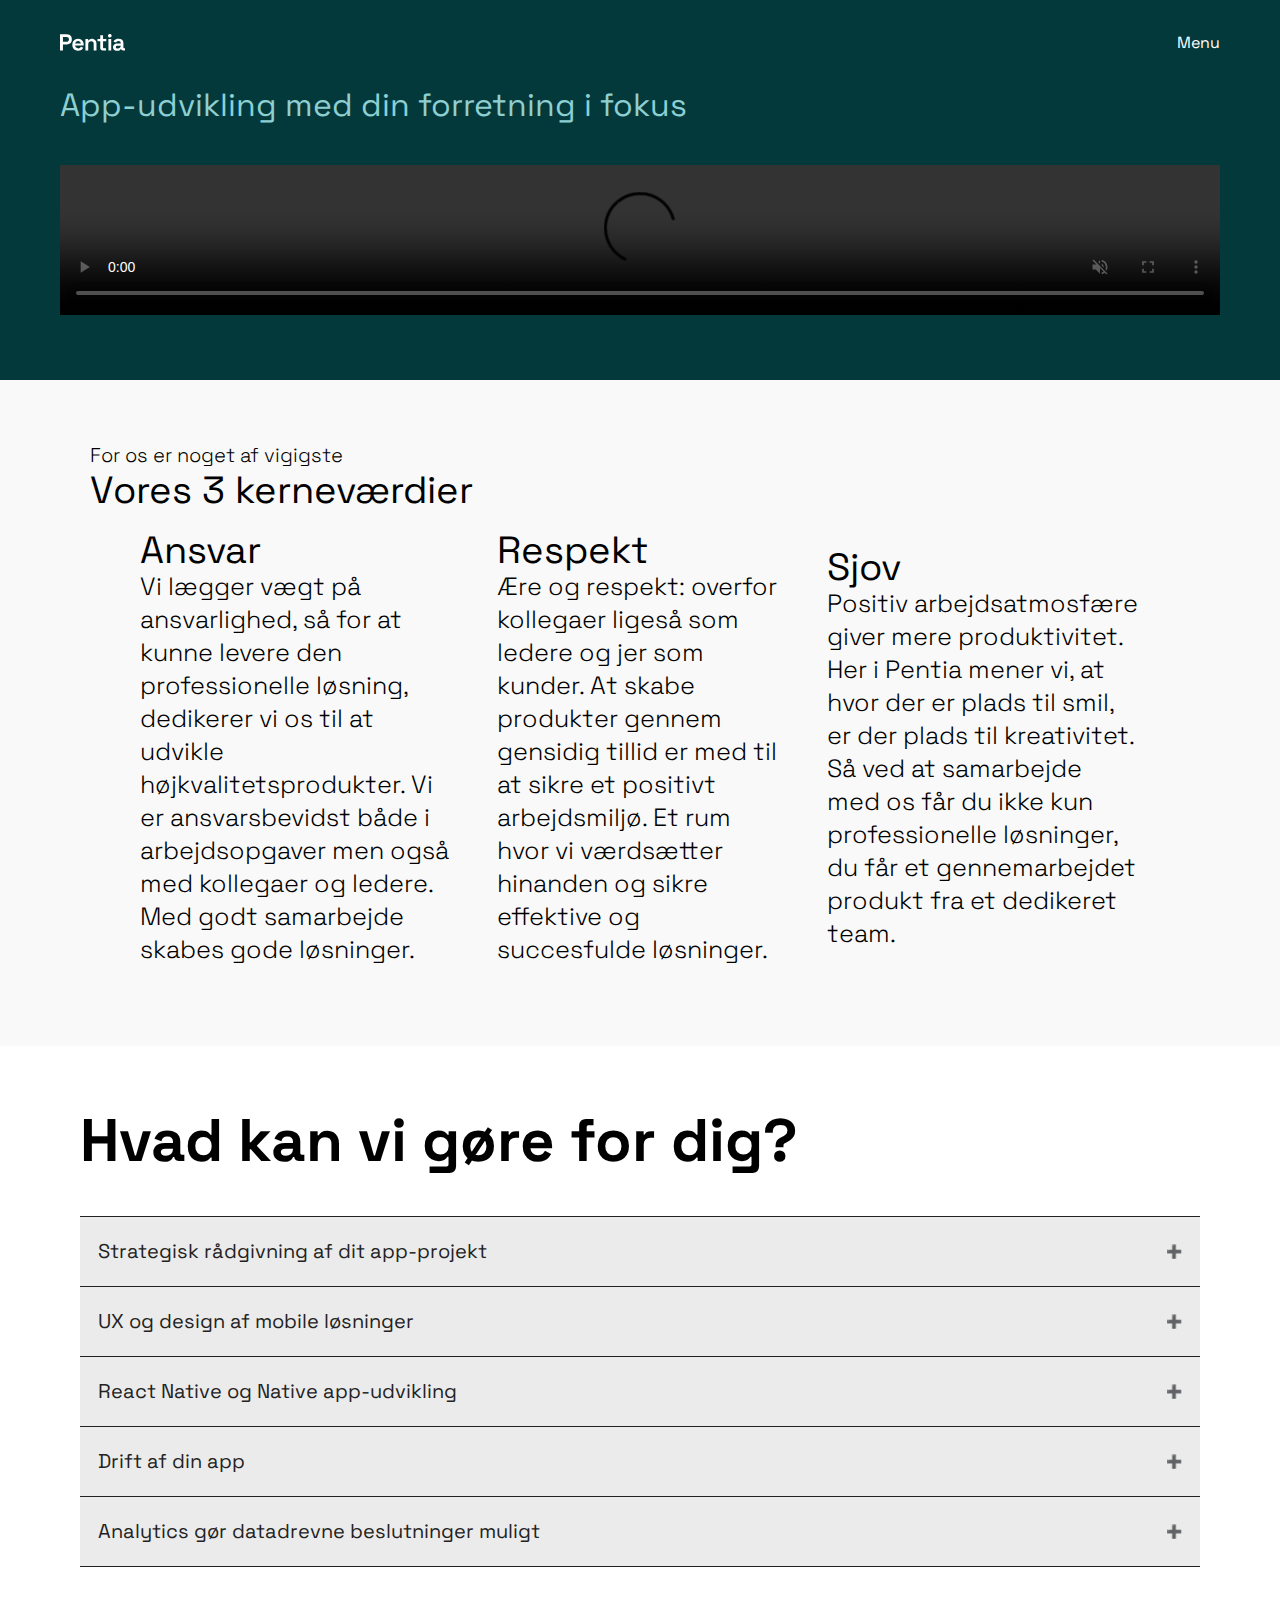
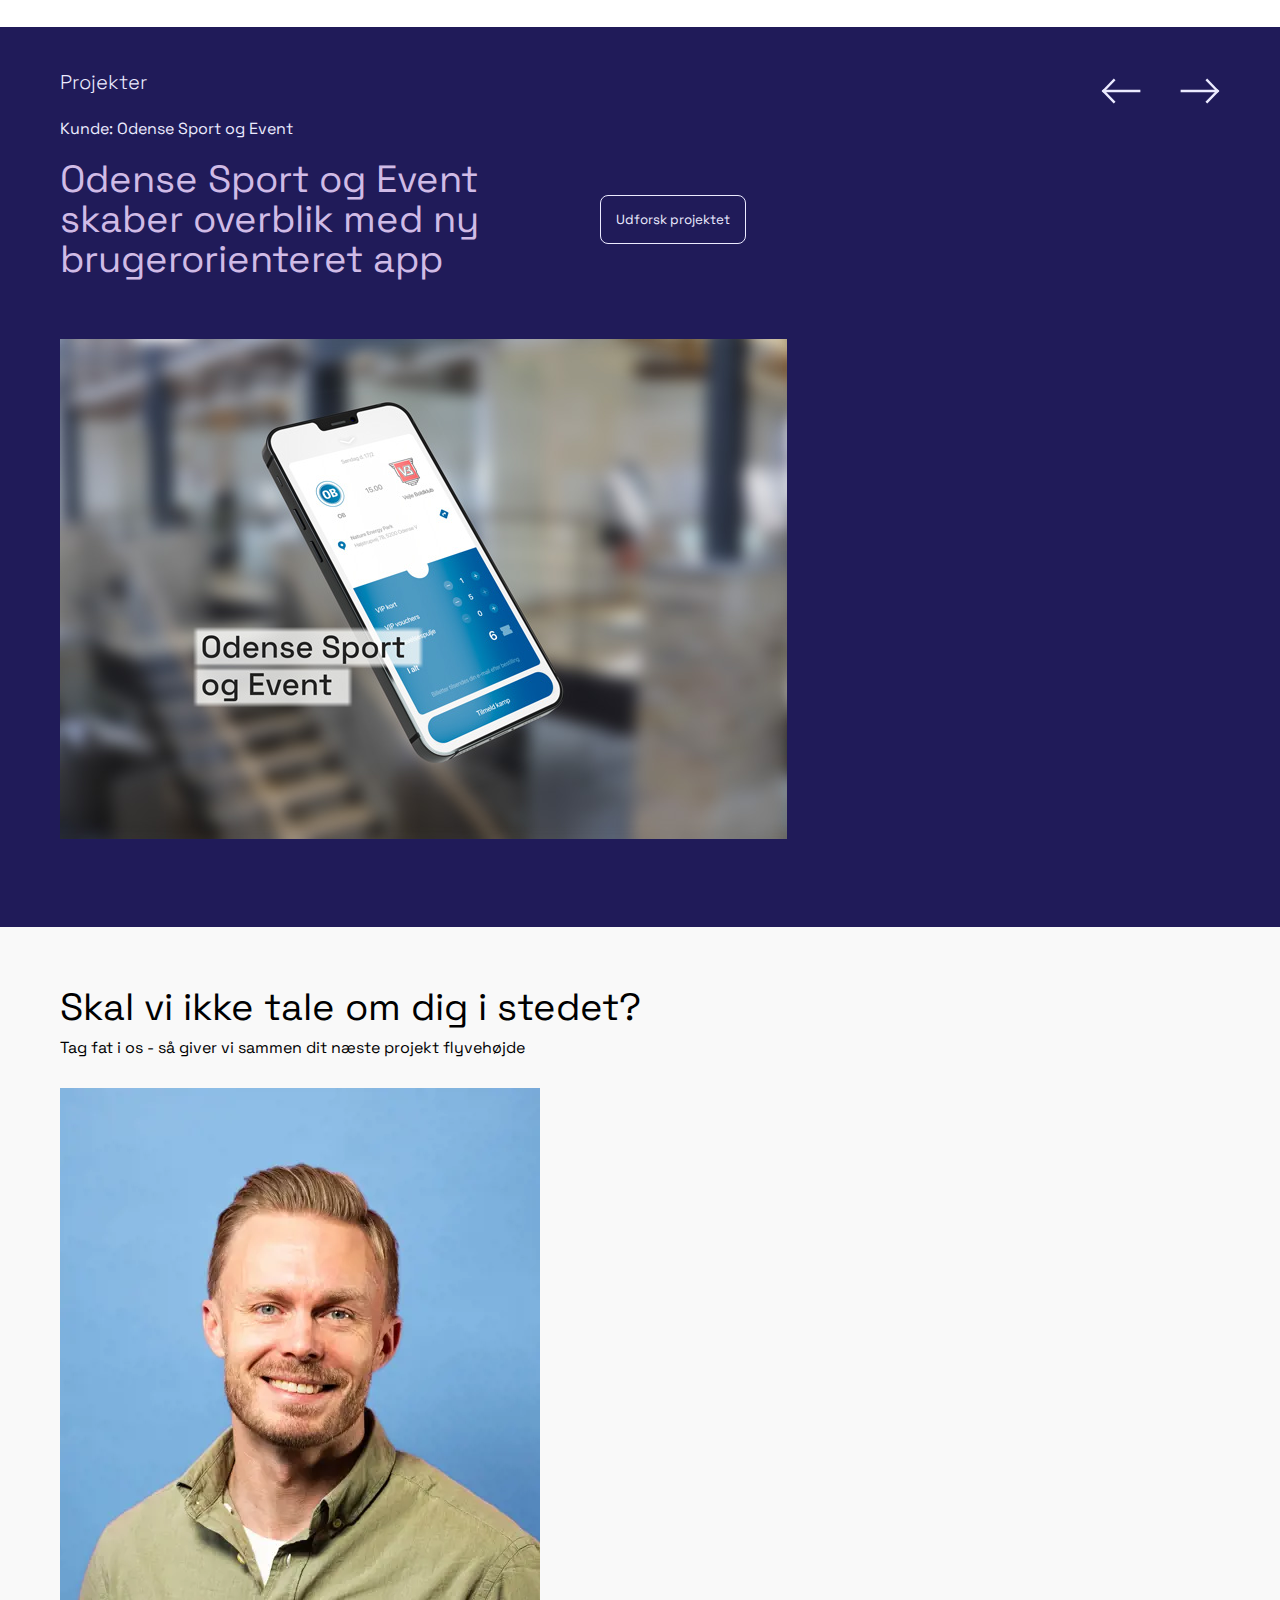
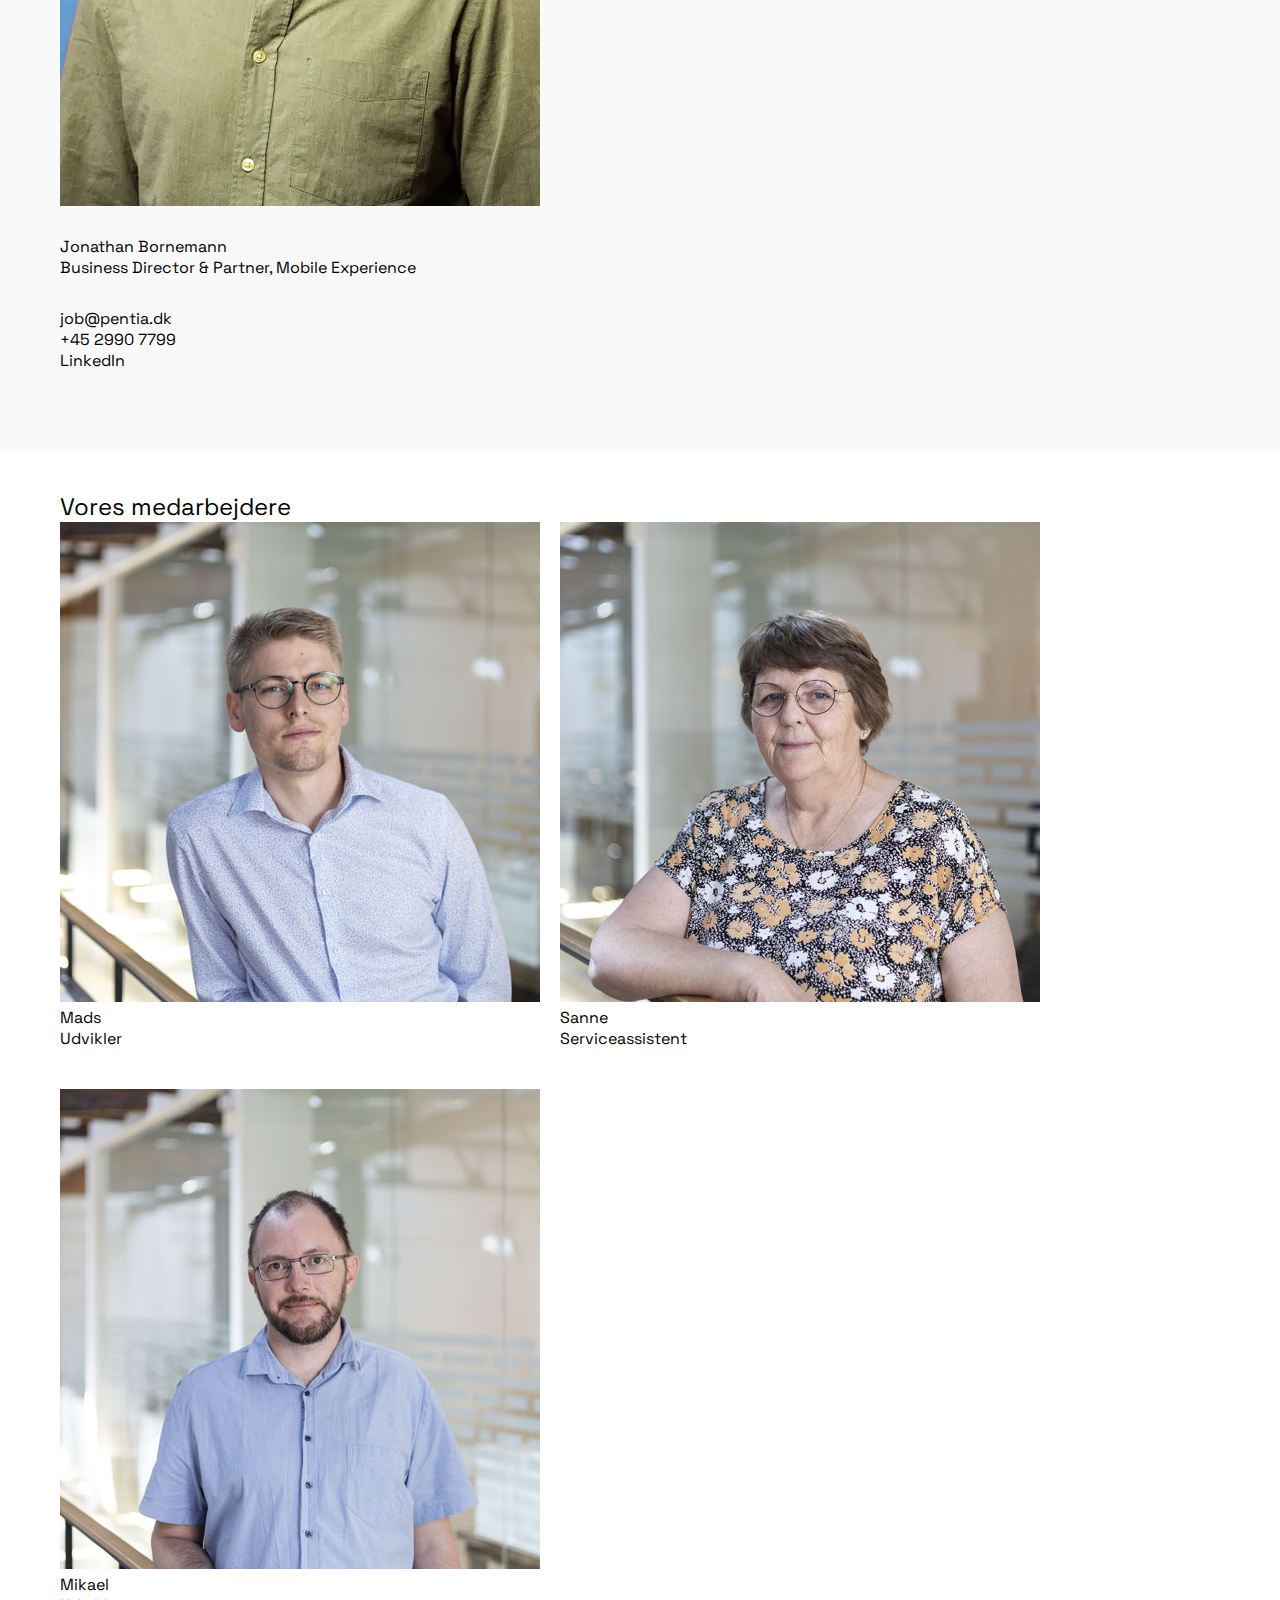
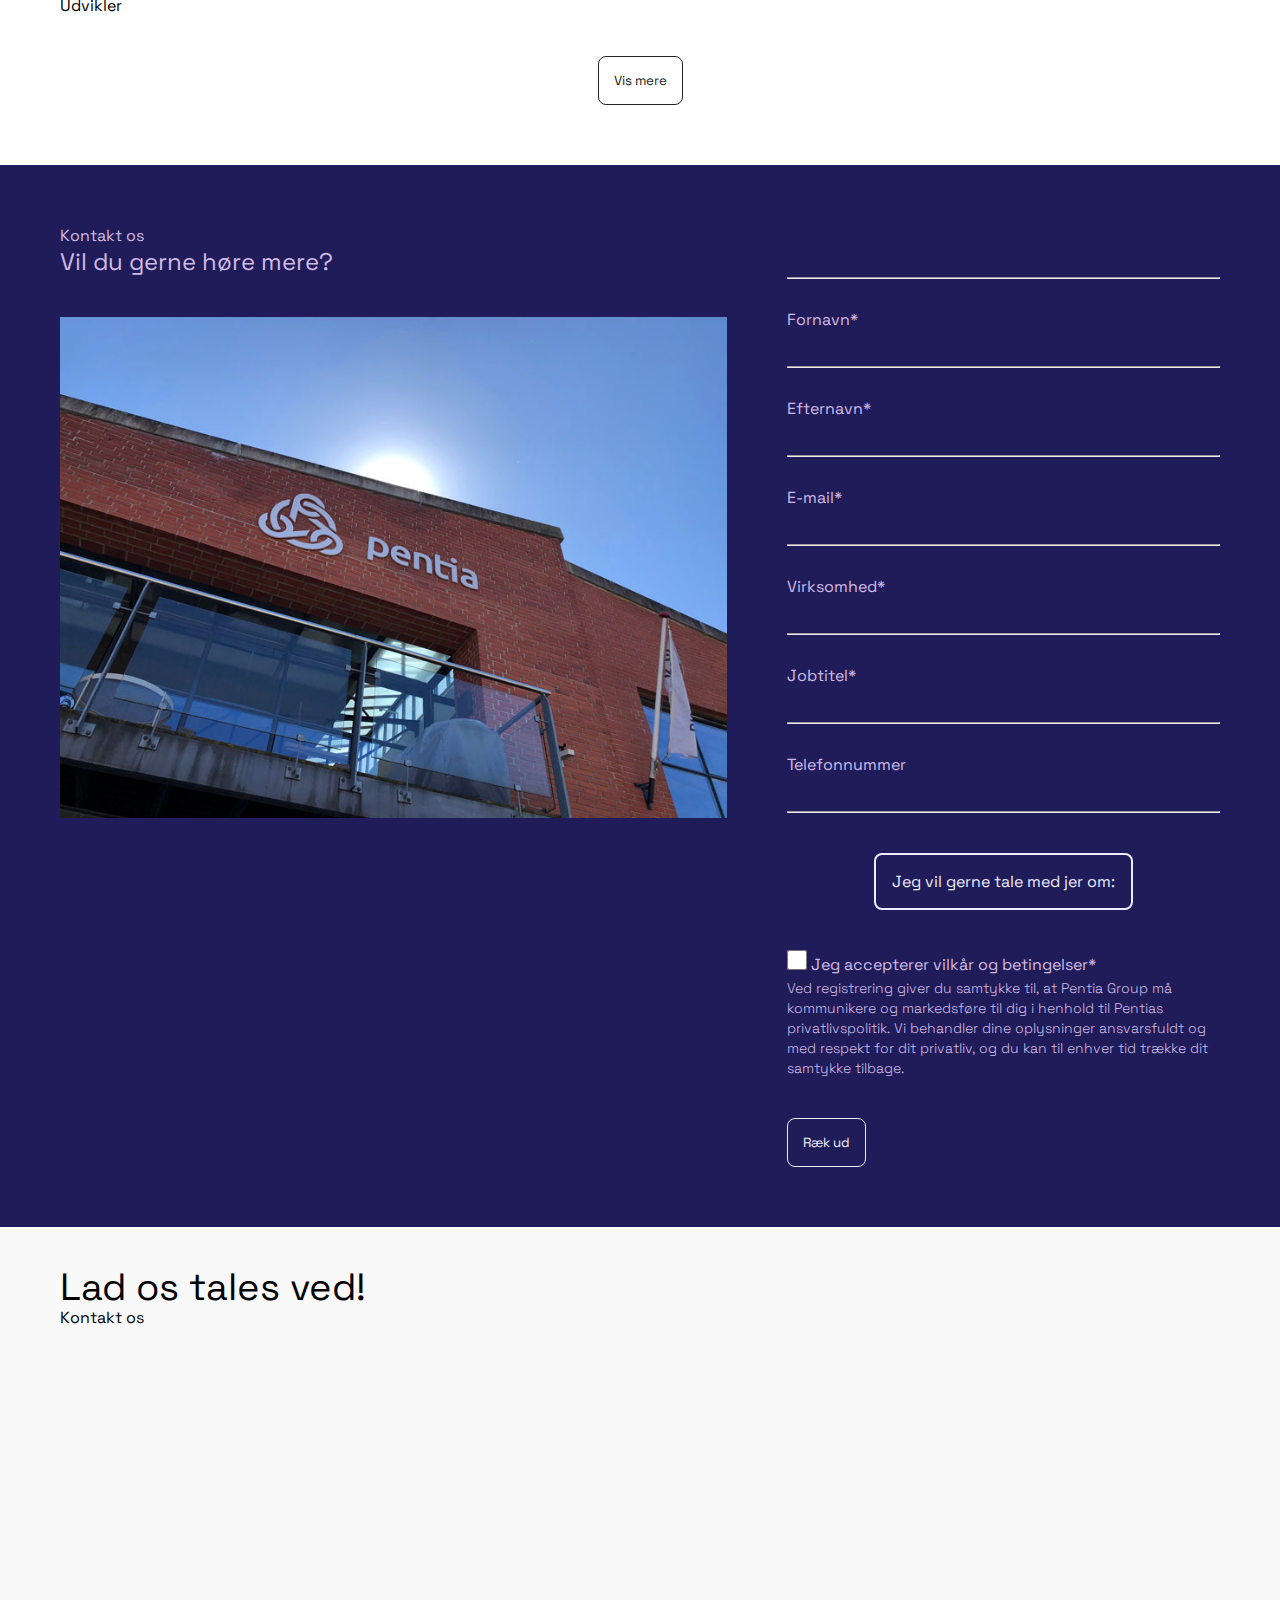
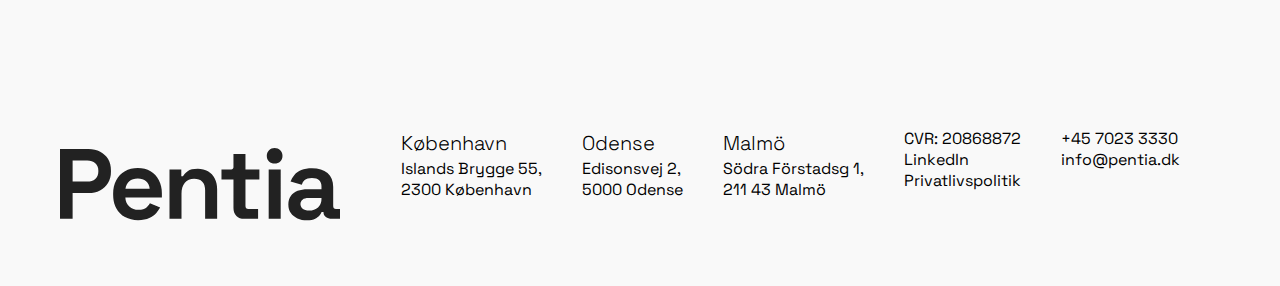
==== index.html @ 02bc199e "ting" ====
<!DOCTYPE html>
<html lang="da">
<head>
    <meta charset="UTF-8">
    <meta name="viewport" content="width=device-width, initial-scale=1.0">
    <title>Pentia Mobile</title>
    <link rel="preconnect" href="https://fonts.googleapis.com">
    <link rel="preconnect" href="https://fonts.gstatic.com" crossorigin>
    <link href="https://fonts.googleapis.com/css2?family=Space+Grotesk:wght@300..700&display=swap" rel="stylesheet">

    <link rel="stylesheet" href="css/accordian.css">
    <link rel="stylesheet" href="css/footer.css">
    <link rel="stylesheet" href="css/forside.css">
    <link rel="stylesheet" href="css/kernevaerdier.css">
    <link rel="stylesheet" href="css/kontaktformular.css">
    <link rel="stylesheet" href="css/medarbejder.css">
    <link rel="stylesheet" href="css/projekter.css">
    <link rel="stylesheet" href="css/stylesheet.css">
    <link rel="stylesheet" href="css/tale-om-dig.css">

    <script src="javascript/accordian.js" defer></script>
    <script src="javascript/kontaktformular.js" defer></script>
    <script src="javascript/projekter.js" defer></script>
</head>
<body>
    <main>
        <nav>
            <img src="images/Pentia-logotype2023-neg.svg" alt="Pentia logo">
            <p>Menu</p>
        </nav>

        <section class="forside">
            <h1>App-udvikling med din forretning i fokus</h1>
            <video controls loop muted>
            <source src="images/pentia-video-landingpage_1.mp4" type="video/mp4">
            </video>
        </section>

        <section class="vaerdier">
            <div class="vaerdier-overskrift">
                <h2 class="m-tynd-lilleoverskrift">For os er noget af vigigste</h2>
                <p class="m-overskrift">Vores 3 kerneværdier</p>
            </div>
            <div class="centervaerdi">
                <div class="ansvar">
                    <h2 class="m-overskrift">Ansvar</h2>
                    <p class="m-normalbroed ">Vi lægger vægt på ansvarlighed, så for at kunne levere den professionelle løsning, dedikerer vi os til at udvikle højkvalitetsprodukter. Vi er ansvarsbevidst både i arbejdsopgaver men også med kollegaer og ledere. Med godt samarbejde skabes gode løsninger.</p>
                </div>
                <div class="respekt">
                    <h2 class="m-overskrift">Respekt</h2>
                    <p class="m-normalbroed ">Ære og respekt: overfor kollegaer ligeså som ledere og jer som kunder. At skabe produkter gennem gensidig tillid er med til at sikre et positivt arbejdsmiljø. Et rum hvor vi værdsætter hinanden og sikre  effektive og succesfulde løsninger.</p>
                </div>
                <div class="sjov">
                    <h2 class="m-overskrift">Sjov</h2>
                    <p class="m-normalbroed ">Positiv arbejdsatmosfære giver mere produktivitet. Her i Pentia mener vi, at hvor der er plads til smil, er der plads til kreativitet. Så ved at samarbejde med os får du ikke kun professionelle løsninger, du får et gennemarbejdet produkt fra et dedikeret team. </p>
                </div>
            </div>
        </section>

        <section>
            <div class="acc-middle">
                <h2 class="m-storoverskrift">Hvad kan vi gøre for dig?</h2>
            
                <div class="divider"></div>
                    <button  class="accordion">Strategisk rådgivning af dit app-projekt</button>
                    <div class="panel">
                    <p class="m-lillebroed">En solid app-strategi kan være afgørende for, om dine brugere kommer til at tage din løsning til sig – og for, om din app skaber den værdi, der er intentionen med den. Derfor centrerer vi vores mobile løsninger om dem, der skal bruge dem: brugerne. Hvad er det for nogle problemer din app skal løse for dem? Hvad er det for nogle behov de har? De indsigter bruger vi som udgangspunkt, når vi designer løsninger, der driver den adfærd, du ønsker.</p>
                    </div>
                <div class="divider"></div>
                    <button class="accordion">UX og design af mobile løsninger</button>
                    <div class="panel">
                        <p class="m-lillebroed">En app er ikke meget værd, hvis ikke brugerne ikke tager den til sig. Men hvordan får du dem til det? Det handler bl.a. om at designe din løsning med udgangspunkt i brugerne og deres behov. Din app skal med andre ord gøre livet lettere for dine kunder og brugere. Det er udgangspunktet, når vi arbejder med ’experience’ og design.</p>
                    </div>
                <div class="divider"></div>
                    <button class="accordion">React Native og Native app-udvikling</button>
                    <div class="panel">
                        <p class="m-lillebroed">Cross-platform-teknologien React Native vinder land i disse år, fordi den giver dig en hurtigere time to market og lavere omkostninger end native app-udvikling – og i dag er React Native kommet så langt, at den kan tilfredsstille de fleste behov. Men der er stadig tilfælde, hvor native er den rigtige vej at gå. I Pentia har vi både stærke kompetencer inden for React Native og native app-udvikling. Og derfor er vi ikke gift med én teknologi, men klar til at bygge den platform, der giver bedst mening for din virksomhed.</p>
                    </div>
                <div class="divider"></div>
                <button class="accordion">Drift af din app</button>
                    <div class="panel">
                    <p class="m-lillebroed">En god digital platform er en platform, der bliver opdateret og udviklet løbende, så den imødekommer brugernes ønsker. Men det kan være kostbart at have kompetencerne ’in house’. Vi kan hjælpe dig med at holde din app ajour, så den altid byder brugerne velkommen med relevant information og funktioner, der passer til deres aktuelle behov. Vi tilbyder bl.a. managed services – både som proaktive og reaktive ydelser, der understøtter en god og sikker drift af din app.</p>
                    </div>
                <div class="divider"></div>
                <button class="accordion">Analytics gør datadrevne beslutninger muligt</button>
                    <div class="panel">
                    <p class="m-lillebroed">Hvis du vil bygge en app, der både vinder hjerter og hjerner, er data din bedste ven. For et stærkt datagrundlag er afsættet for den analyse, der kan hjælpe dig med at træffe de rigtige forretningsbeslutninger. I Pentia kan vi hjælpe dig med at få overblik over din mobile platforms data, med at analysere dem og få skabt de indsigter, du skal bruge for at rykke din forretning.</p>
                    </div>
                <div class="divider"></div>
            </div>
        </section>

        <section class="projekter">
            <div class="projekt">
                <div class="slide1">
                    <div class="pro-pile-overskrift">
                        <div>
                            <button class="pile">
                                <img class="pil-left" src="images/pil-violet.svg" alt="pile-ikon">
                            </button>
                            <button class="pile">
                                <img class="pil-right" src="images/pil-violet.svg" alt="pile-ikon">
                            </button>
                        </div>
                        <div>
                            <h3 class="m-lilleoverskrift">Projekter</h3>
                            <br>
                            <p class="m-normalbrød">Kunde: Odense Sport og Event</p>
                        </div>
                    </div>
                    <div class="pro-tekst-knap">
                        <h2 class="m-overskrift">Odense Sport og Event skaber overblik med ny brugerorienteret app</h2>
                        <button class="cta-violet">Udforsk projektet</button>
                    </div>
                    <img class="img-size" src="images/odensesportogevent-mockup2.jpg" alt="Mockup til Odense Sport og Event app">
                </div>
            </div>

            <div class="projekt">
                <div class="slide2">
                    <div class="pro-pile-overskrift">
                        <div>
                            <button class="pile">
                                <img class="pil-left" src="images/pil-groen.svg" alt="pile-ikon">
                            </button>
                            <button class="pile">
                                <img class="pil-right" src="images/pil-groen.svg" alt="pile-ikon">
                            </button>
                        </div>
                        <div>
                            <p class="m-lilleoverskrift">Projekter</p>
                            <br>
                            <p class="m-normalbrød">Kunde: ViborgFF</p>
                        </div>
                    </div>
                    <div class="pro-tekst-knap">
                        <h2 class="m-overskrift">Ny app styrker fællesskab i klubben</h2>
                        <button class="cta-groen">Udforsk projektet</button> 
                    </div>
                    <img class="img-size" src="images/viborgff-mockup2.jpg" alt="Mockup til VborgFF app">
                </div>
            </div>
        </section>

        <section class="tale-om-dig">
            <h2 class="m-overskrift">Skal vi ikke tale om dig i stedet?</h2>
            <p>Tag fat i os - så giver vi sammen dit næste projekt flyvehøjde</p>
            <img src="images/jonathan_1.jpg.webp" alt="billede af Jonathan">
            <p>Jonathan Bornemann<br>Business Director & Partner, Mobile Experience</p>
            <ul>
                <li>job@pentia.dk</li>
                <li>+45 2990 7799</li>
                <li>LinkedIn</li>
            </ul>
        </section>

        <section class="medarbejder-container">
            <h2>Vores medarbejdere</h2>
            <div class="wrap-container">
                <div class="medarbejder">
                    <img src="images/mads.jpg" alt="Billede af Mads">
                    <p>Mads<br>Udvikler</p>
                </div>
                <div class="medarbejder">
                    <img src="images/sanne.jpg" alt="Billede af Sanne">
                    <p>Sanne<br>Serviceassistent</p>
                </div>
                <div class="medarbejder">
                    <img src="images/storm.jpg" alt="Billede af Mikael">
                    <p>Mikael<br>Udvikler</p>
                </div>
            </div>
            <div class="medarbejder-knap">
                <button class="cta-sort">Vis mere</button>
            </div>
        </section>

        <section class="kontaktformular">
            <div class="kontakt-overskrift">
                <p>Kontakt os</p>
                <h2>Vil du gerne høre mere?</h2>
            </div>
            <div class="kontaktformular-indhold">
                <div class="venstre">
                    <img src="images/pentiahouse.jpg" alt="pentiahouse" class="pentiahouse">
                </div>
                <div class="hoejre">
                    
                    <form class="contact-form">

                        <hr class="form-divider">

                        <div class="form-group">
                          <label for="fornavn">Fornavn*</label>
                          <input type="text" id="fornavn" name="fornavn" class="form-control">
                        </div>

                        <hr class="form-divider">

                        <div class="form-group">
                          <label for="efternavn">Efternavn*</label>
                          <input type="text" id="efternavn" name="efternavn" class="form-control">
                        </div>

                        <hr class="form-divider">

                        <div class="form-group">
                          <label for="email">E-mail*</label>
                          <input type="email" id="email" name="email" class="form-control">
                        </div>

                        <hr class="form-divider">

                        <div class="form-group">
                          <label for="virksomhed">Virksomhed*</label>
                          <input type="text" id="virksomhed" name="virksomhed" class="form-control">
                        </div>

                        <hr class="form-divider"> 

                        <div class="form-group">
                          <label for="jobtitel">Jobtitel*</label>
                          <input type="text" id="jobtitel" name="jobtitel" class="form-control">
                        </div>

                        <hr class="form-divider"> 

                        <div class="form-group">
                          <label for="telefonnummer">Telefonnummer</label>
                          <input type="tel" id="telefonnummer" name="telefonnummer" class="form-control">
                        </div>

                        <hr class="form-divider">

                        <div class="dropdown-container">
                          <div class="dropdown">
                            <button onclick="dropdown(event)" class="dropbtn">Jeg vil gerne tale med jer om:</button>
                            <div id="dropdown-header" class="dropdown-content">
                              <a>Pentia generelt</a>
                              <a>Pentias app-kompetencer</a>
                              <a>Et konkret projekt</a>
                              <a>Andet</a>
                            </div>
                          </div>
                        </div>

                        <div class="checkbox-container">
                            <input type="checkbox" id="betingelser" name="betingelser" class ="checkbox">
                            <label for="betingelser">Jeg accepterer vilkår og betingelser*</label>
                            <p class="m-microtekst">Ved registrering giver du samtykke til, at Pentia Group må kommunikere og markedsføre til dig i henhold til Pentias privatlivspolitik. 
                              Vi behandler dine oplysninger ansvarsfuldt og med respekt for dit privatliv, og du kan til enhver tid trække dit samtykke tilbage.</p>
                        </div>
                        
                        <button class="cta-violet">Ræk ud</button>
                    </form>
                </div>
            </div>
        </section>

        <footer>
            <div class="footer-indhold">
                <div class="box">
                    <h2 class="m-overskrift">Lad os tales ved!</h2>
                    <p>Kontakt os</p>
                </div>
                <div class="bund">
                    <div class="info-box">
                        <div class="box">
                            <p class="m-lilleoverskrift">København</p>
                            <p>Islands Brygge 55,<br>2300 København</p>
                        </div>
                        <div class="box">
                            <p class="m-lilleoverskrift">Odense</p>
                            <p>Edisonsvej 2,<br>5000 Odense</p>
                        </div>
                        <div class="box">
                            <p class="m-lilleoverskrift">Malmö</p>
                            <p>Södra Förstadsg 1,<br>211 43 Malmö</p>
                        </div>
                        <div class="box">
                            <p>CVR: 20868872<br>LinkedIn<br>Privatlivspolitik</p>
                        </div>
                        <div class="box">
                            <p>+45 7023 3330<br>info@pentia.dk</p>
                        </div>
                    </div>
                    <div class="logo-footer">
                        <img src="images/Pentia-logotype2023.svg" alt="Pentia logo i sort">
                    </div>
                </div>
            </div>
        </footer>

    </main>
</body>
</html>
---- css/accordian.css ----
/* Knapperne */
.accordion {
    background-color: var(--lyssand);
    color: var(--sort);
    cursor: pointer;
    padding: 18px;
    width: 100%;
    border: none;
    text-align: left;
    outline: none;
    font-family: "Space Grotesk", sans-serif;
    font-size: 20px;
    line-height: 33px;
    font-weight: 400;
    transition: 0.4s; 
}

/* Gør sådan så acc er i midten med den rigtige margin */
.acc-middle {
    padding: 60px 20px 60px 20px;
}

.acc-middle h2 {
  margin-bottom: 40px;
}
  
/* Laver hover/aktiv på knap */
.active, .accordion:hover {
    background-color: #ccc; 
}
  
/* Teksten */
.panel {
    padding: 0 18px;
    display: none;
    background-color: var(--hvid);
    overflow: hidden;
    transition: max-height 0.2s ease-out;
}

/*  */
.accordion:after {
    content: '\02795'; /* Unicode character for "plus" sign (+) */
    font-size: 13px;
    color: #ccc;
    float: right;
    margin-left: 5px;
  }
  
  .active:after {
    content: "\2796"; /* Unicode character for "minus" sign (-) */
    color: var(--sort);
  }

  .divider {
        border-top: 1.5px solid var(--sort);
  }
  
      @media (min-width:750px) { 
        .acc-middle{
            margin-left: 60px;
            margin-right: 60px;
        }
      }
---- css/footer.css ----
.footer-indhold {
    padding: 40px 20px 40px 20px;
    background-color: var(--lysegraa);
}

.box {
    margin-bottom: 40px;
}

.logo-footer img {
    width: 180px;
    margin: 20px 0 20px 0;
}

@media only screen and (min-width: 1200px) {
    .footer-indhold {
        padding: 40px 60px 40px 60px;
    }

    .bund {
        display: flex;
        flex-direction: row-reverse;
        justify-content: space-between;
        margin-top: 400px;
    }

    .info-box {
        display: flex;
    }

    .box {
        margin-right: 40px;
        align-items: center;
    }

    .logo-footer {
        margin-right: 40px;
    }

    .logo-footer img {
        width: 280px;
    }
}
---- css/forside.css ----
* {
    margin: 0;
}

.forside {
    background-color: var(--kongegroen);
    padding: 20px;
}

.forside h1 {
    color: var(--havskum);
    margin-bottom: 40px;
}

video {
    width: 100%;
    margin-bottom: 20px;
}

nav {
    background-color: var(--kongegroen);
    height: 85px;
    padding: 0 20px 0 20px;
    display: flex;
    align-items: center;
    justify-content: space-between;
}

nav img {
    width: 65px;
}

nav p {
    color: white;
}

@media only screen and (min-width: 750px) {
    nav {
        padding: 0 60px 0 60px;
    }

    .forside {
        padding: 0 60px 0 60px;
    }

    video {
        margin-bottom: 60px;
    }
}
---- css/kernevaerdier.css ----
.vaerdier {
    padding: 40px 20px 40px 20px;  
    background-color: var(--lysegraa);

}
.vaerdier-overskrift{
    margin-left: 10px;
    margin-right: 10px;
}

.centervaerdi {
display: flex;
flex-direction: column;
align-items: center;
margin-left: 20px;
margin-right: 20px;
}

@media (min-width:750px){ 
    .vaerdier-overskrift{
        margin-left: 30px;
        margin-right: 30px;
    }
    .centervaerdi {
        text-align: left;
        padding: 20px;
        margin-left: 60px;
        margin-right: 60px;
        flex-direction: row;
        justify-content: center;
        gap: 25px;
    }

    .vaerdier-overskrift {
        margin-left: 30px;
        margin-right: 30px;
    }

    .centervaerdi {
        display: flex;
        flex-direction: row;
        justify-content: center;
        gap: 40px;
        text-align: left;
        padding: 20px;
        margin-left: 60px;
        margin-right: 60px;
    }

    .vaerdier {
        padding: 60px;
    }

}
---- css/kontaktformular.css ----
* {
    margin: 0;
}

.kontaktformular {
background-color: #201b59;
padding: 60px 20px 60px 20px;

}
.kontakt-overskrift{
color: #d0bbe6;

}

.hoejre {
color:#d0bbe6;

}

.form-group {
    margin-top: 30px;
    margin-bottom: 5px;
}

.form-group label {
display: block;
margin-bottom: 10px;

}
.form-divider {
    color: #d0bbe6;
    width: 100%;

}

.form-group .form-control {

   width: 100%; 
   background-color: #201b59;
   border: #201b59;
   height: 20px;
   color: #d0bbe6;
   
}
.pentiahouse {
    width: 100%;
    align-items: center;
    margin: 40px 0 40px 0;
}

.form-group input {
    all: unset;
}

.checkbox {
    width: 20px;
    height: 20px;
    margin-bottom: 8px;
}

.checkbox-container {
    margin-bottom: 40px;
}

/* Dropdown: */

.dropdown-container {
    display: flex;
    justify-content: center;
    margin: 40px;
}

/* Dropdown Button */
.dropbtn {
    background-color: var(--kejerviolet);
    color: var( --lyseviolet);
    padding: 16px;
    font-size: 16px;
    border: solid 2px var( --lyseviolet);
    border-radius: 8px;
    cursor: pointer;
    width: 100%;
  }
  
  /* The container <div> - needed to position the dropdown content */
  .dropdown {
    position: relative;
    display: inline-block;
  }
  
  /* Dropdown Content (Hidden by Default) */
  .dropdown-content {
    display: none;
    position: absolute;
    background-color: var(--kejerviolet);
    border: solid 2px var( --lyseviolet);
    border-top: 0;
    border-radius: 0 0 8px 8px;
    width: 100%;
    z-index: 1;
  }
  
  /* Links inside the dropdown */
  .dropdown-content a {
    color: var( --lyseviolet);
    padding: 12px 16px;
    text-decoration: none;
    display: block;
  }
  
  /* Change color of dropdown links on hover */
  .dropdown-content a:hover {
    background-color: var(--lavendel);
    color: var(--kejerviolet);
    cursor: pointer;
}
  
  /* Show the dropdown menu (use JS to add this class to the .dropdown-content container when the user clicks on the dropdown button) */
  .show {
    display: block;
}

@media only screen and (min-width: 750px) {
    .kontaktformular {
        padding: 60px;
    }

    .contact-form {
        max-width: 500px;
    }

    .kontaktformular-indhold {
        display: flex;
    }

    .venstre {
        margin-right: 60px;
    }
}
---- css/medarbejder.css ----
.medarbejder-container {
    display: flex;
    flex-direction: column;
    padding: 40px 20px 40px 20px;
}

.medarbejder img {
    width: 100%;
    max-width: 480px;
}

.medarbejder {
    margin-bottom: 20px;
}

.medarbejder-container h1 {
    padding-bottom: 20px;
}

.medarbejder-knap {
    align-self: center;
    margin: 20px 0 20px 0;
}

@media only screen and (min-width: 750px) {
    .wrap-container {
        display: flex;
        flex-wrap: wrap;
        gap: 20px;
    }

    .medarbejder-container {
        padding: 40px 60px 40px 60px;
    }
}
---- css/projekter.css ----
* {
    box-sizing: border-box;
    margin: 0;
  }

.slide1 {
    background-color: var(--kejerviolet);
    padding: 40px 20px 40px 20px;
    height: 800px;
}

.slide2 {
    background-color: var(--kongegroen);
    padding: 40px 20px 40px 20px;
    height: 800px;
}

.projekt {
    display: none;
}

.img-size {
    max-width: 100%;
    margin-top: 40px;
    max-height: 400px;
}

/* pile */

.pile {
    background: none;
    border: none;
    padding: 0;
    margin-bottom: 20px;
    cursor: pointer;
}

.pil-left {
    width: 40px;
    margin-right: 35px;
}

.pil-right {
    width: 40px;
    transform: scaleX(-1);
}

/* skrift farve */

.slide1 p {
    color: var(--lyseviolet);
}

.slide2 p {
    color: var(--lysegroen);
}

.slide1 h3 {
    color: var(--lyseviolet);
}

.slide2 h3 {
    color: var(--lysegroen);
}

.slide1 h2 {
    color: var(--lavendel);
    margin: 20px 0px 20px 0px;
    max-width: 500px;
}

.slide2 h2 {
    color: var(--havskum);
    margin: 20px 0px 20px 0px;
    max-width: 500px;
}

@media only screen and (min-width: 750px) {
    .slide1 {
        padding: 40px 60px 60px 60px;
        height: 900px;
    }
    
    .slide2 {
        padding: 40px 60px 60px 60px;
        height: 900px;
    }

    .pro-pile-overskrift {
        display: flex;
        flex-direction: row-reverse;
        align-items: center;
        justify-content: space-between;
    }

    .pro-tekst-knap {
        display: flex;
        align-items: center;
    }

    .slide1 h2 {
        margin-right: 40px;
    }
    
    .slide2 h2 {
        margin-right: 40px;
    }

    .img-size {
        max-height: none;
    }
}
---- css/stylesheet.css ----
/* Universal root */
*{
    padding: 0;

    font-family: "Space Grotesk", sans-serif;
    font-weight: 400;
    font-style: normal;
}

:root{

    /* Farver */
    --kongegroen:#04393B;
    --havskum:#8ECFD2;
    --lysegroen:#DCF0F0;
    --hvid:#FFFFFF;
    --lyssand:#EBEBEB;
    --sort:#222222;
    --kejerviolet:#201B59;
    --lavendel: #D0BBE6;
    --lyseviolet:#ECEBFF;
    --krystalblaa: #0020BE;
    --himmel:#99CCFF;
    --lyseblaa:#DCEDF5;
    --lysegraa:#F9F9F9;
    --perlegraa: #C8D0DA;
}

/* Knapper */
.cta-groen {
    background: none;
    border: solid 1px var(--lysegroen);
    color: var(--lysegroen);
    border-radius: 8px;
    padding: 15px;
    cursor: pointer;
    
}

.cta-violet {
    background: none;
    border: solid 1px var(--lyseviolet);
    color: var(--lyseviolet);
    border-radius: 8px;
    padding: 15px;
    cursor: pointer;
}

.cta-sort {
    background: none;
    border: solid 1px var(--sort);
    color: var(--sort);
    border-radius: 8px;
    padding: 15px;
    cursor: pointer;
}

/* Skrift typer mobil */
.m-storoverskrift {
    font-family: "Space Grotesk", sans-serif;
    font-size: 35px;
    line-height: 40px;
    font-weight: 500;
}

.m-menu {
    font-family: "Space Grotesk", sans-serif;
    font-size: 18px;
    line-height: 27px;
    font-weight: 400;
}

.m-overskrift {
    font-family: "Space Grotesk", sans-serif;
    font-size: 25px;
    line-height: 35px;
    font-weight: 400;
}

.m-lillebroed {
    font-family: "Space Grotesk", sans-serif;
    font-size: 16px;
    line-height: 24px;
    font-weight: 300;
}

.m-lilleoverskrift {
    font-family: "Space Grotesk", sans-serif;
    font-size: 16px;
    line-height: 24px;
    font-weight: 500;
}

.m-storbroed {
    font-family: "Space Grotesk", sans-serif;
    font-size: 20px;
    line-height: 30px;
    font-weight: 300;
}

.m-normalbroed {
    font-family: "Space Grotesk", sans-serif;
    font-size: 16px;
    line-height: 24px;
    font-weight: 400;
}

.m-tynd-lilleoverskrift {
    font-family: "Space Grotesk", sans-serif;
    font-size: 16px;
    line-height: 24px;
    font-weight: 200;
}

.m-ctatekst {
    font-family: "Space Grotesk", sans-serif;
    font-size: 20px;
    line-height: 30px;
    font-weight: 700;
}

.m-logo {
    font-family: "Space Grotesk", sans-serif;
    font-size: 60px;
    line-height: 70px;
    font-weight: 700;
}

.m-microtekst{
    font-family: "Space Grotesk", sans-serif;
    font-size: 12px;
    line-height: 18px;
    font-weight: 300;
}

@media (min-width:750px){ 
    /* Skrift typer pc */
    .m-storoverskrift {
        font-family: "Space Grotesk", sans-serif;
        font-size: 60px;
        line-height: 70px;
        font-weight: 700;
    }

    .m-menu {
        font-family: "Space Grotesk", sans-serif;
        font-size: 18px;
        line-height: 27px;
        font-weight: 400;
    }

    .m-overskrift {
        font-family: "Space Grotesk", sans-serif;
        font-size: 38px;
        line-height: 40px;
        font-weight: 400;
    }

    .m-lillebroed {
        font-family: "Space Grotesk", sans-serif;
        font-size: 20px;
        line-height: 30px;
        font-weight: 300;
    }

    .m-lilleoverskrift {
        font-family: "Space Grotesk", sans-serif;
        font-size: 20px;
        line-height: 30px;
        font-weight: 300;
    }
    .m-storbroed {
        font-family: "Space Grotesk", sans-serif;
        font-size: 20px;
        line-height: 30px;
        font-weight: 300;
    }

    .m-normalbroed {
        font-family: "Space Grotesk", sans-serif;
        font-size: 25px;
        line-height: 33px;
        font-weight: 300;
    }

    .m-tynd-lilleoverskrift {
        font-family: "Space Grotesk", sans-serif;
        font-size: 20px;
        line-height: 30px;
        font-weight: 300;
    }

    .m-ctatekst {
        font-family: "Space Grotesk", sans-serif;
        font-size: 20px;
        line-height: 30px;
        font-weight: 700;
    }

    .m-logo {
        font-family: "Space Grotesk", sans-serif;
        font-size: 100px;
        line-height: 70px;
        font-weight: 700;
    } 
    .m-microtekst{
        font-family: "Space Grotesk", sans-serif;
        font-size: 14px;
        line-height: 20px;
        font-weight: 300;
    }
}
---- css/tale-om-dig.css ----
* {
    margin: 0;
    box-sizing: border-box;
}

.tale-om-dig {
    background-color: var(--lysegraa);
    display: flex;
    flex-direction: column;
    padding: 60px 20px 60px 20px;
}

.tale-om-dig img {
    width: 100%;
    max-width: 480px;
}

.tale-om-dig ul {
    list-style: none;
    padding: 20px 0 20px 0;
}

.tale-om-dig p {
    padding: 10px 0 10px 0;
}

.tale-om-dig img{
    margin: 20px 0 20px 0;
    align-self: center;
}

@media only screen and (min-width: 750px) {
    .tale-om-dig {
        padding: 60px 60px 60px 60px;
    }

    .tale-om-dig img {
        max-width: 480px;
        align-self: flex-start;
    }
}
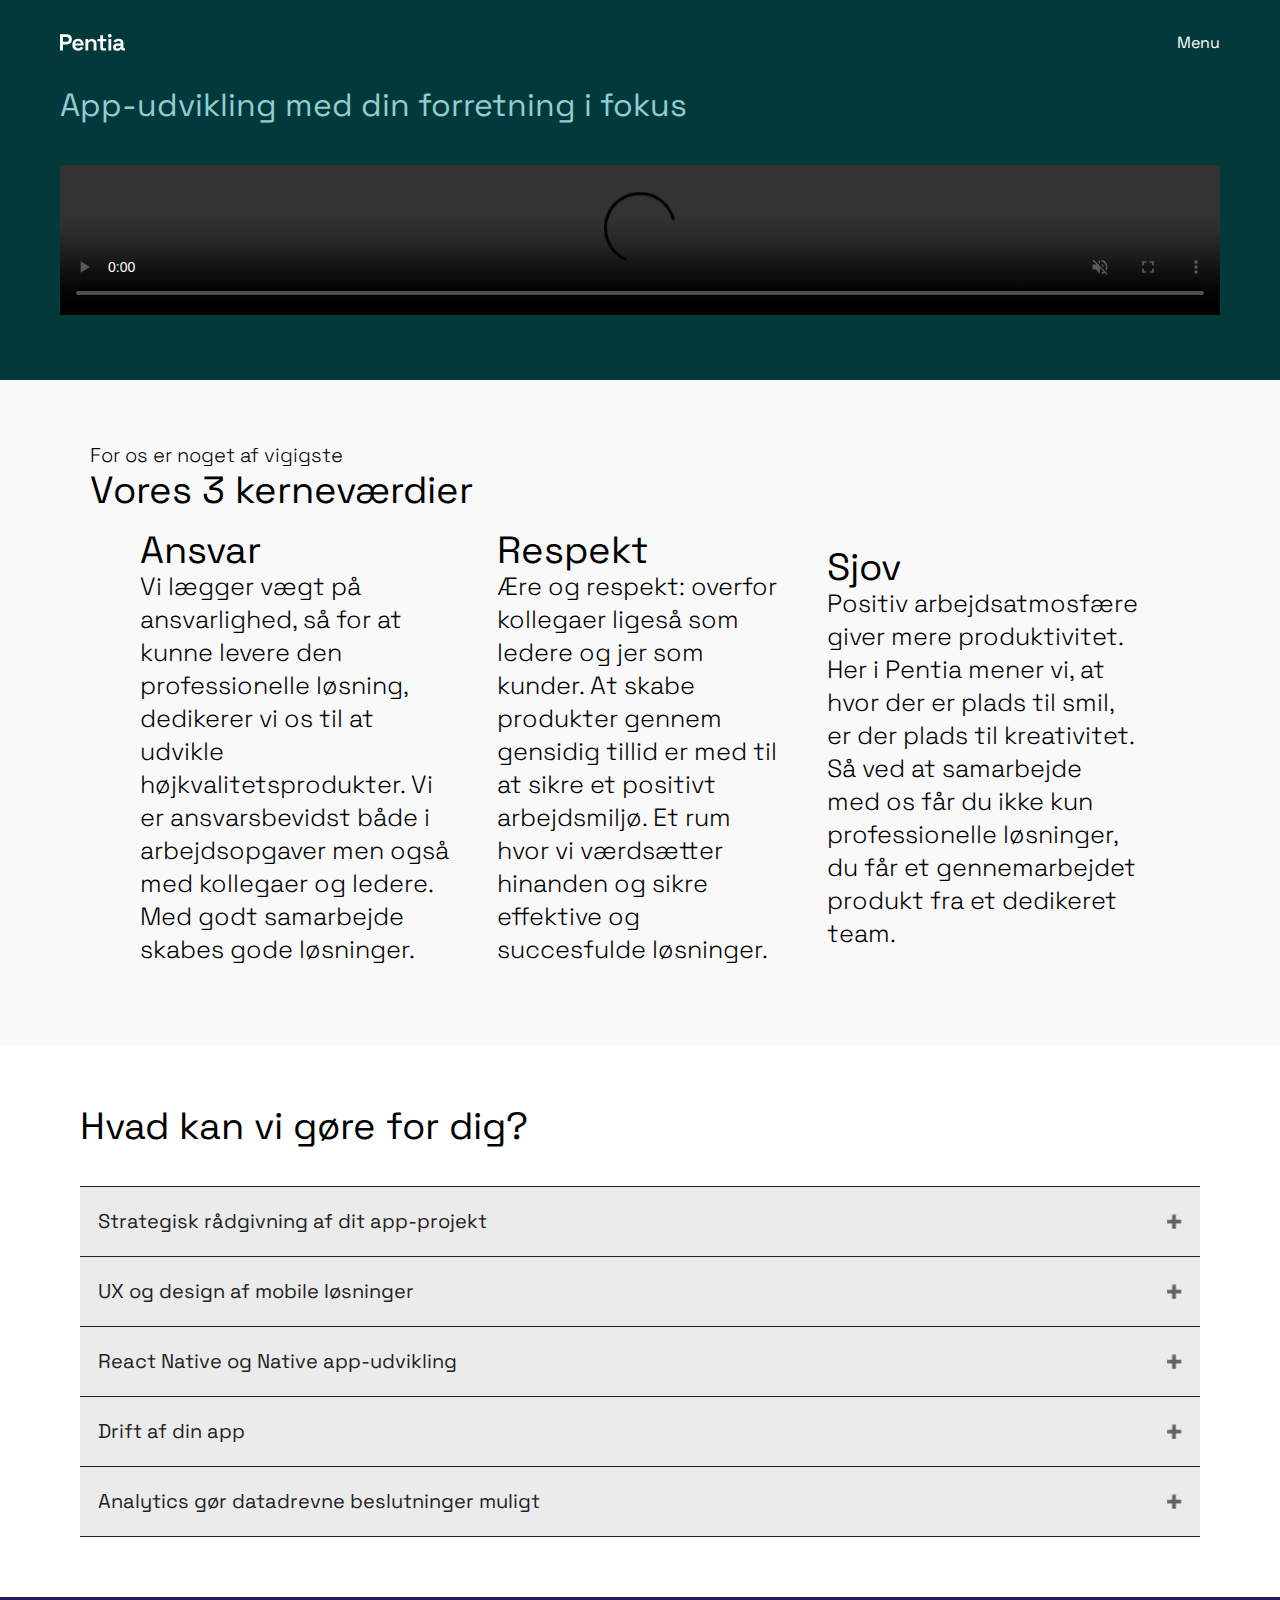
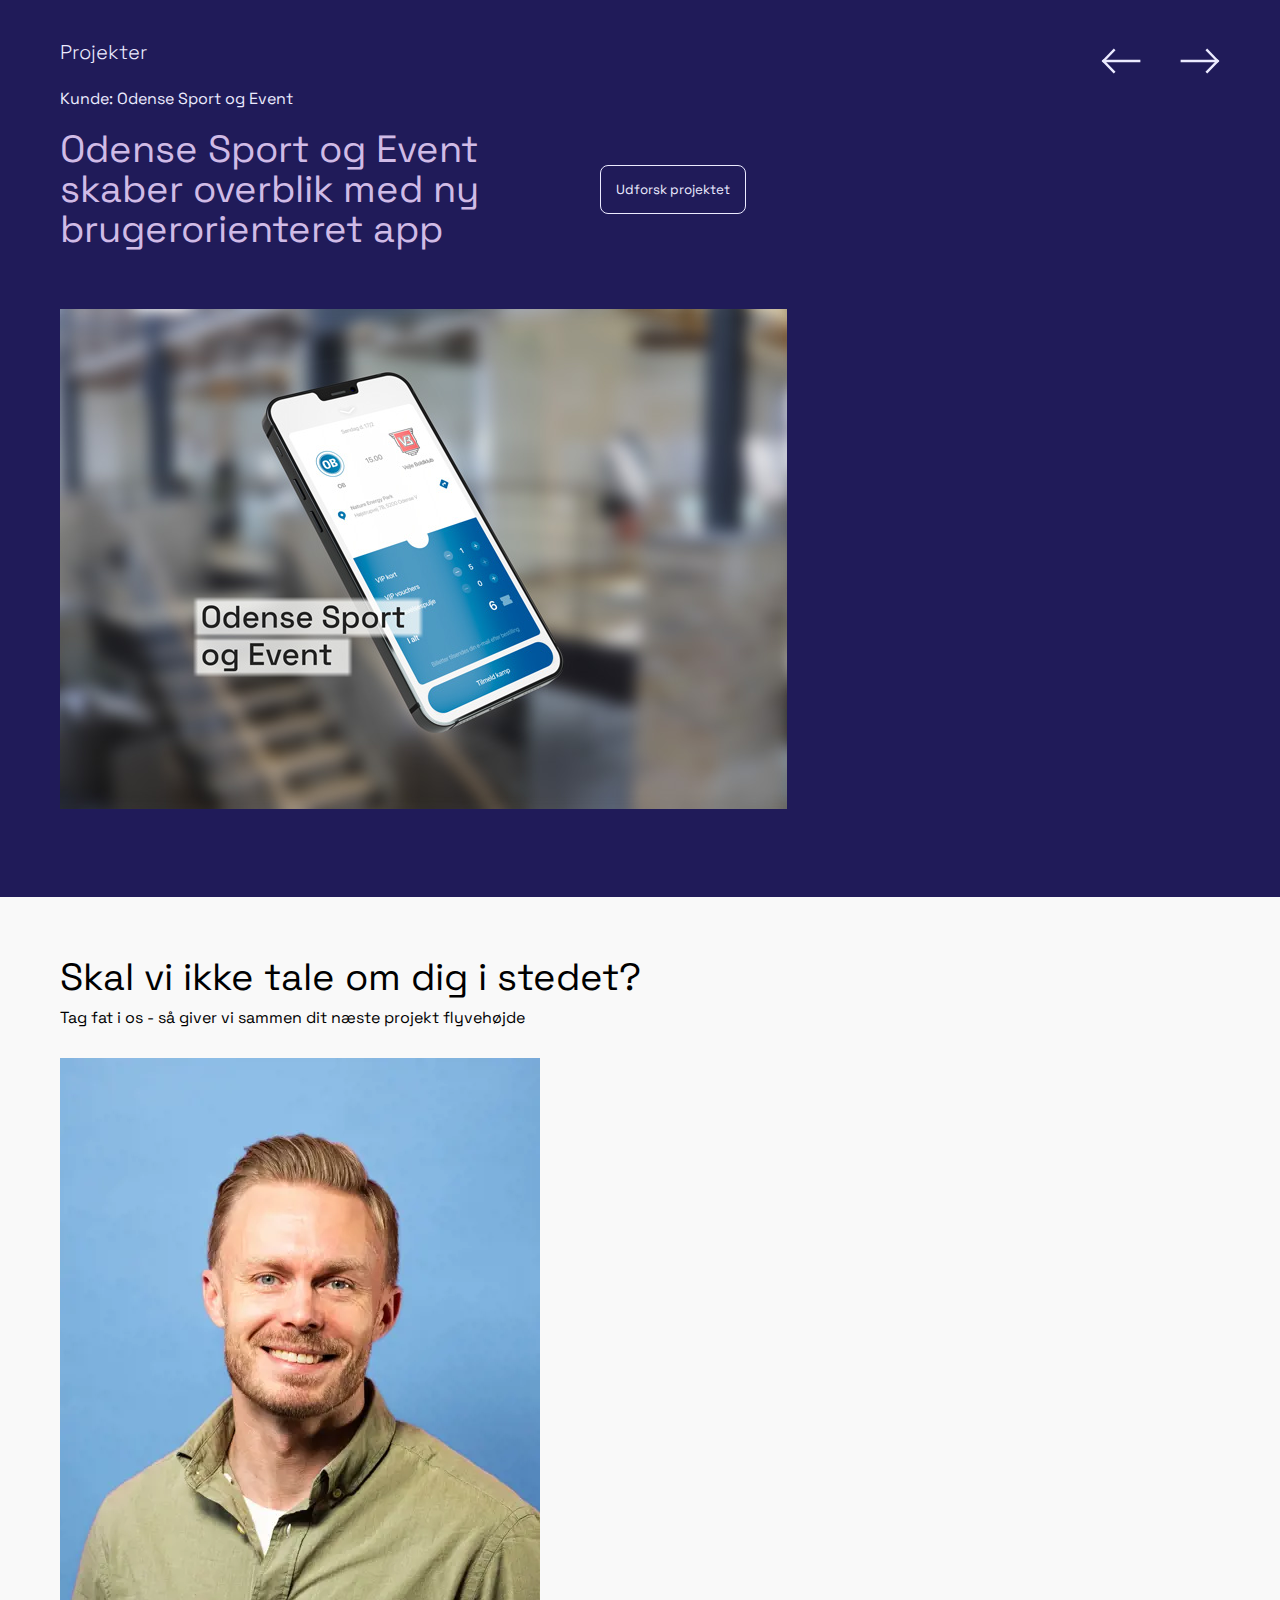
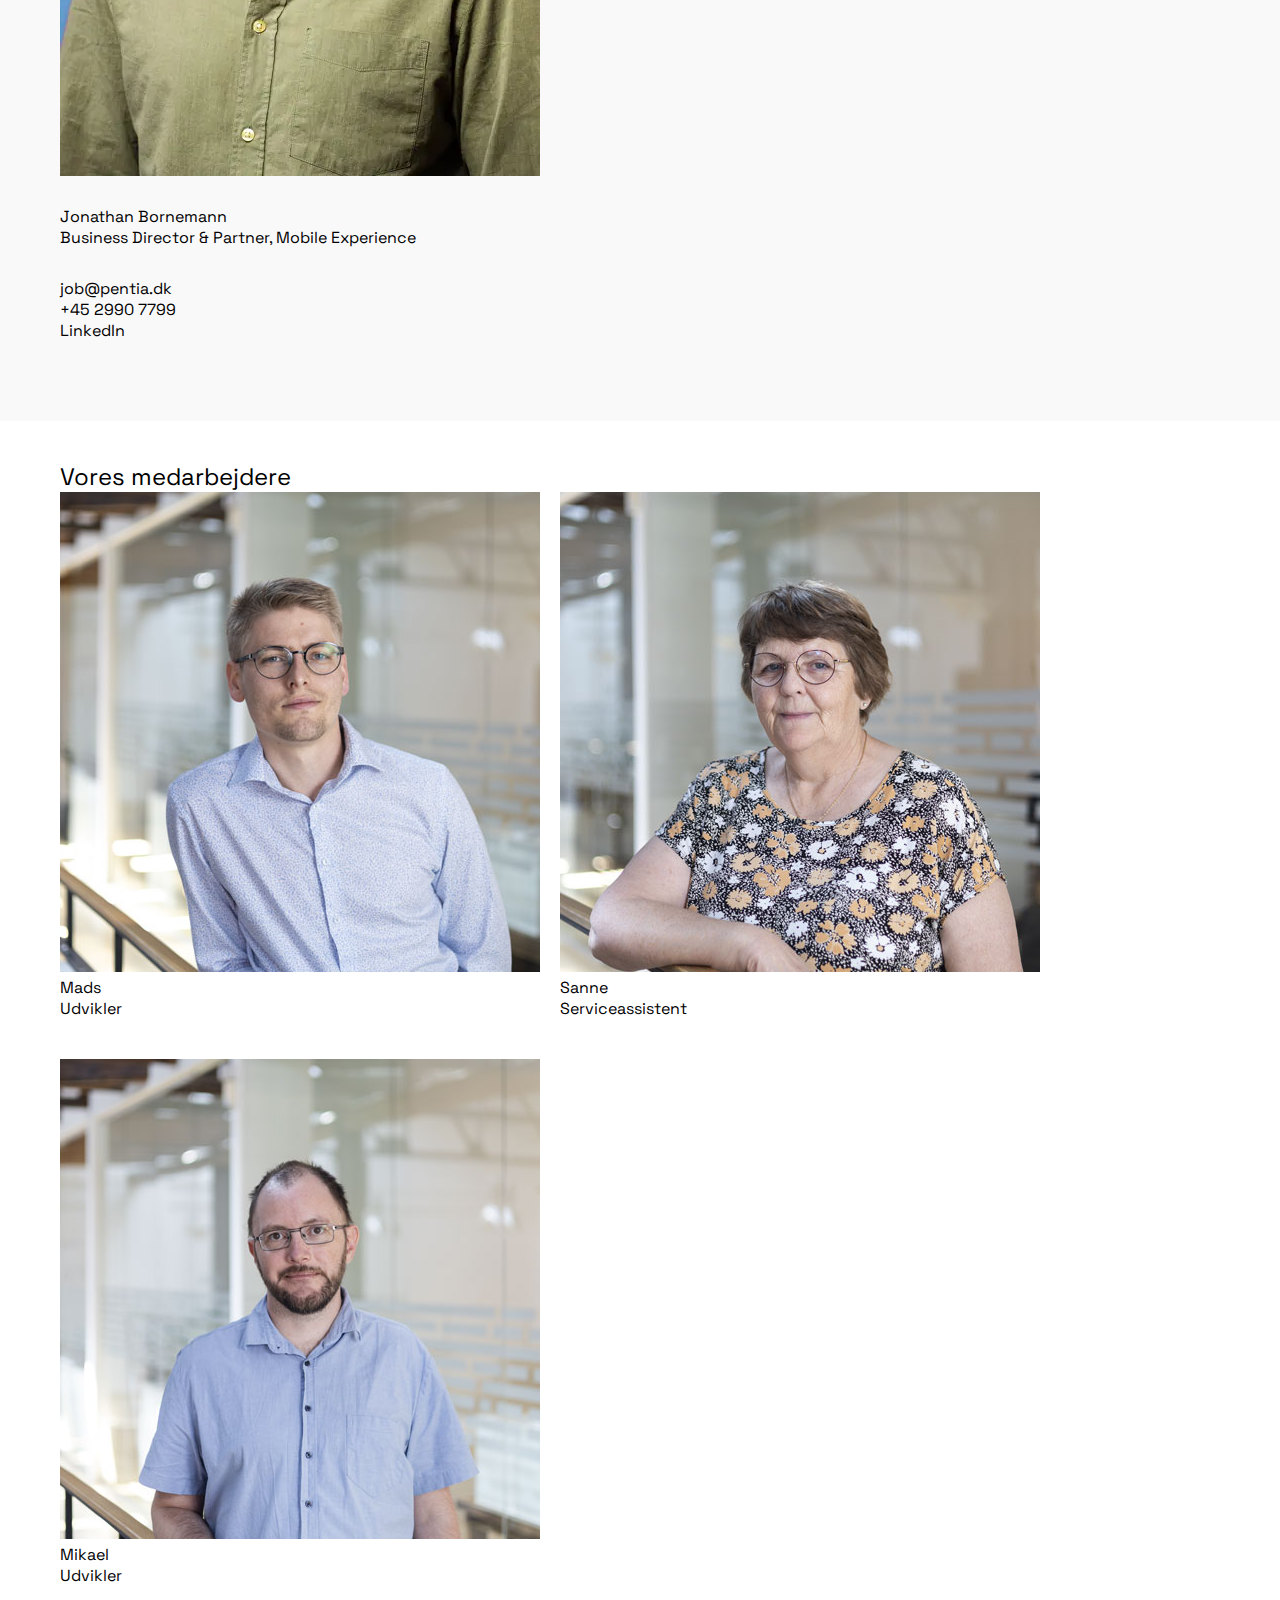
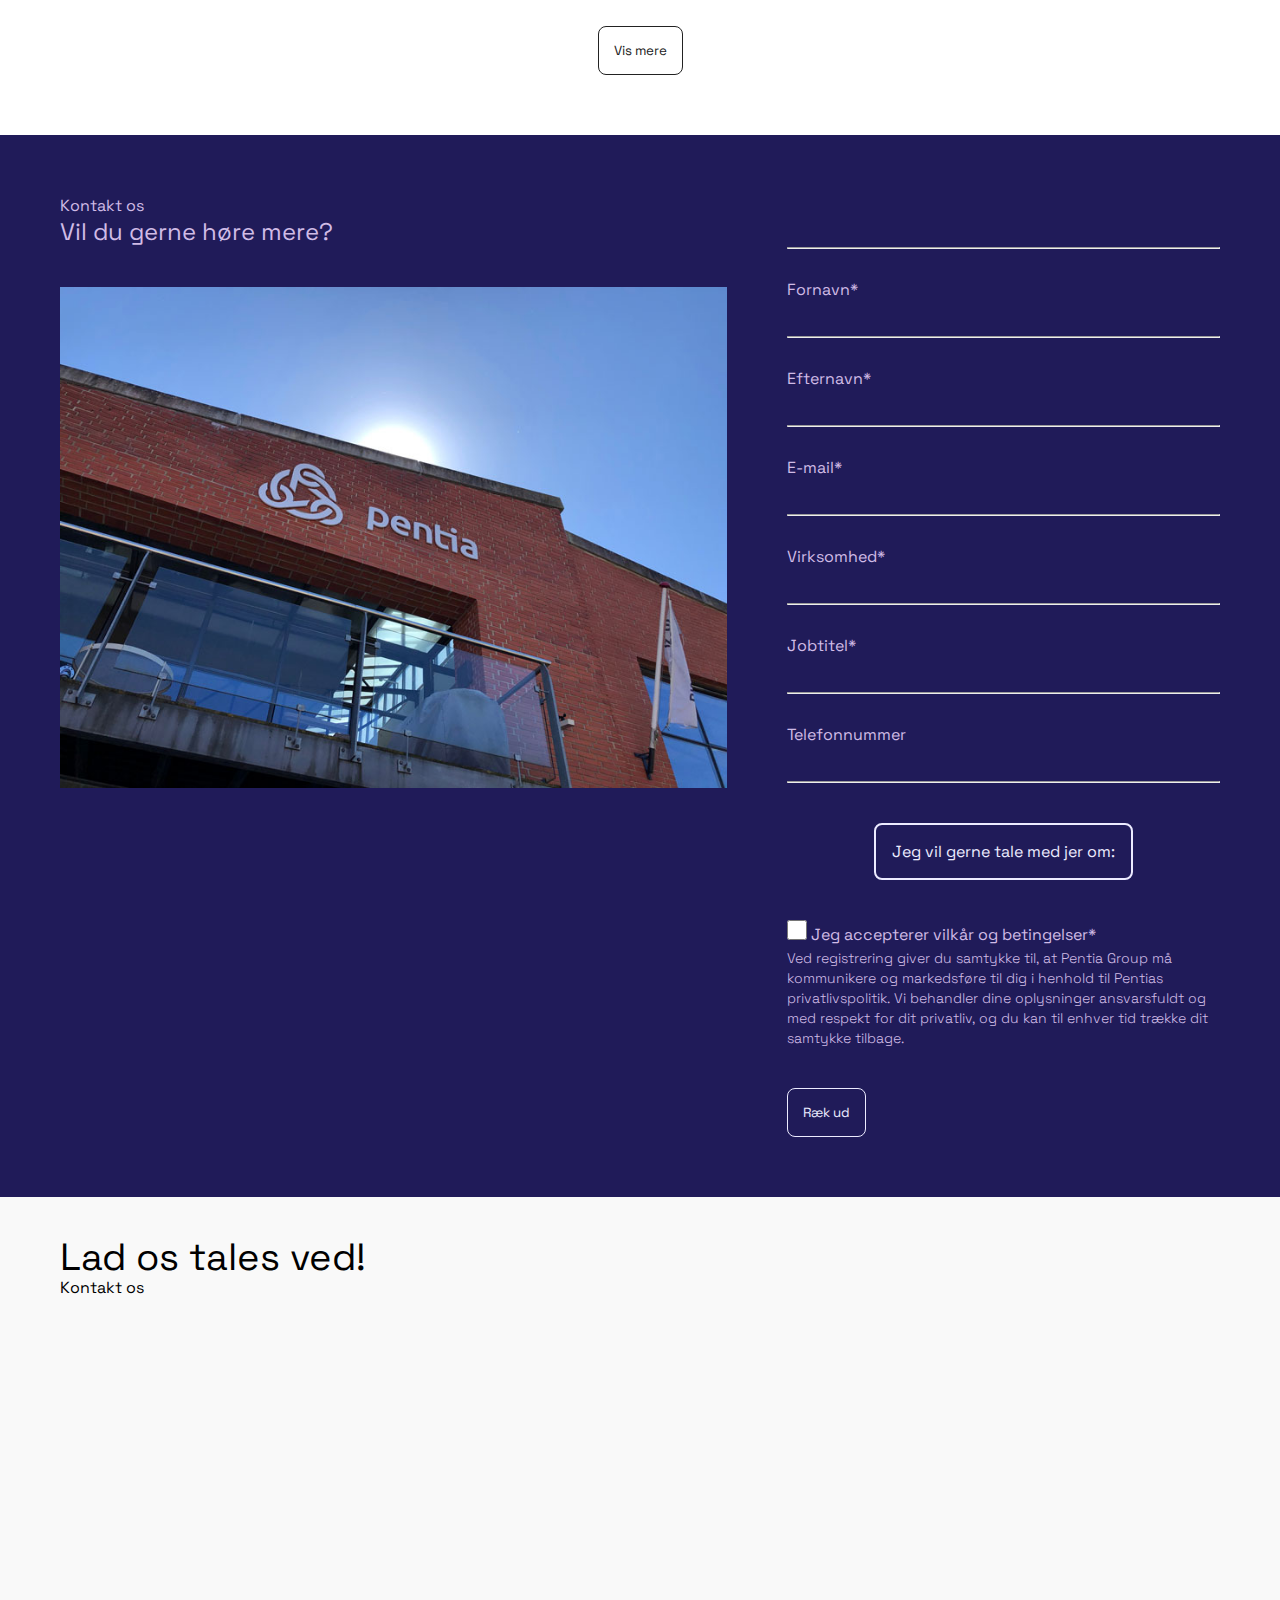
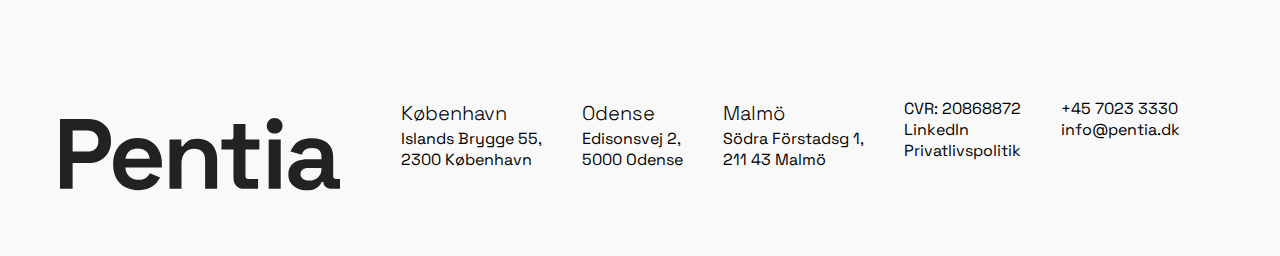
==== commit 8d1fc766: "ret skrift" ====
--- a/index.html
+++ b/index.html
@@ -59,7 +59,7 @@
 
         <section>
             <div class="acc-middle">
-                <h2 class="m-storoverskrift">Hvad kan vi gøre for dig?</h2>
+                <h2 class="m-overskrift">Hvad kan vi gøre for dig?</h2>
             
                 <div class="divider"></div>
                     <button  class="accordion">Strategisk rådgivning af dit app-projekt</button>
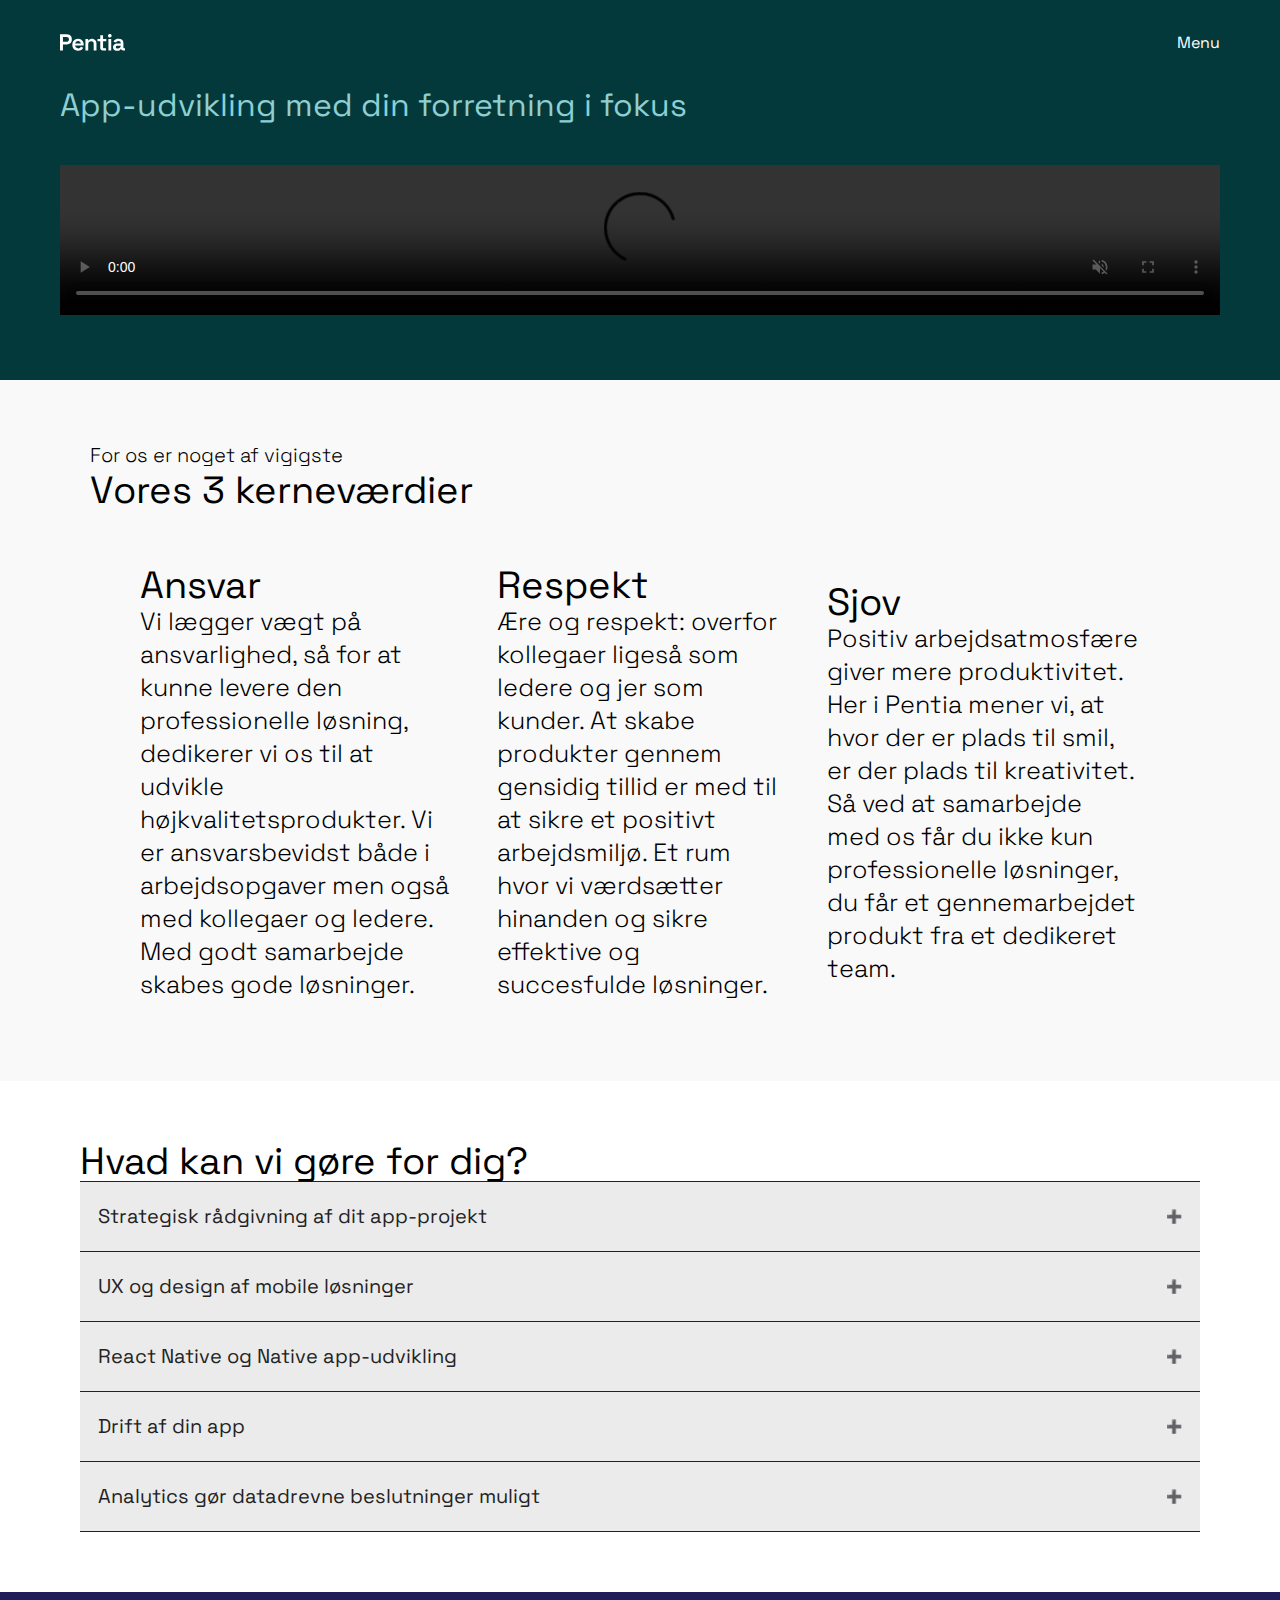
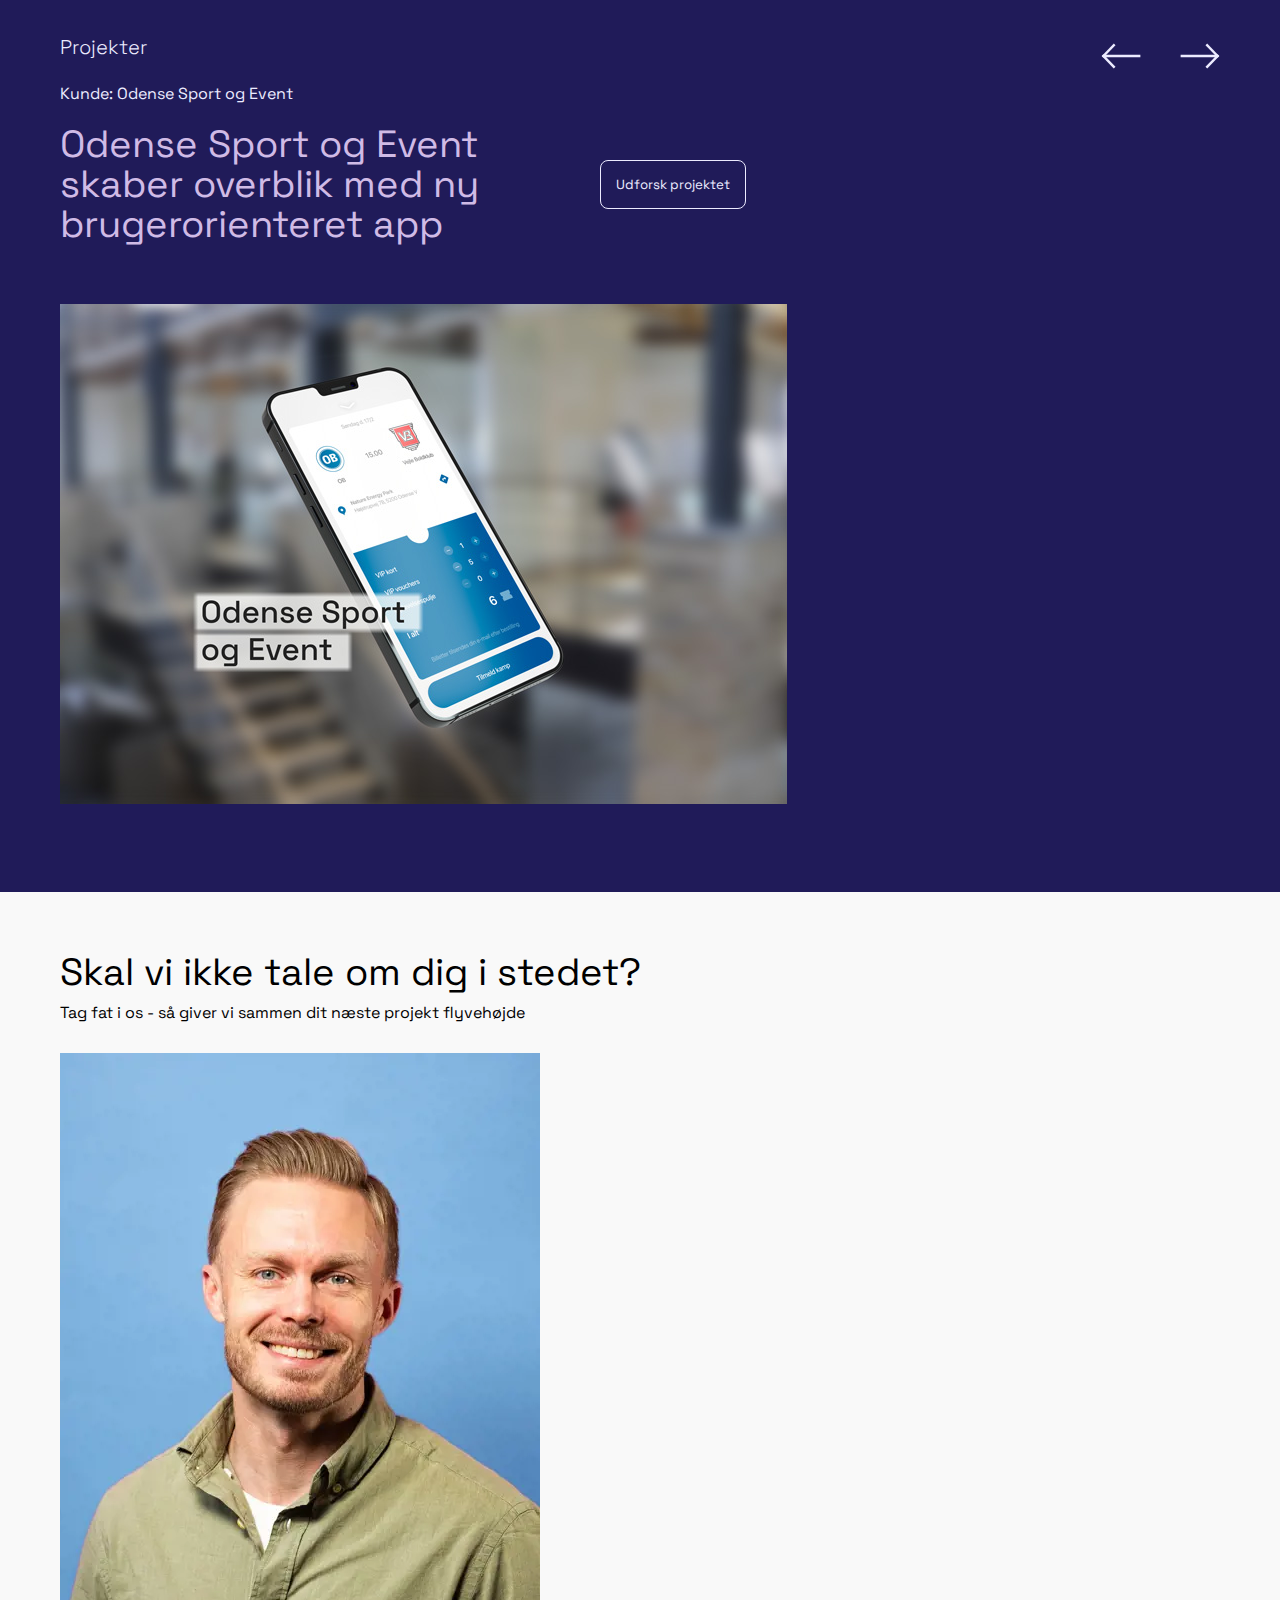
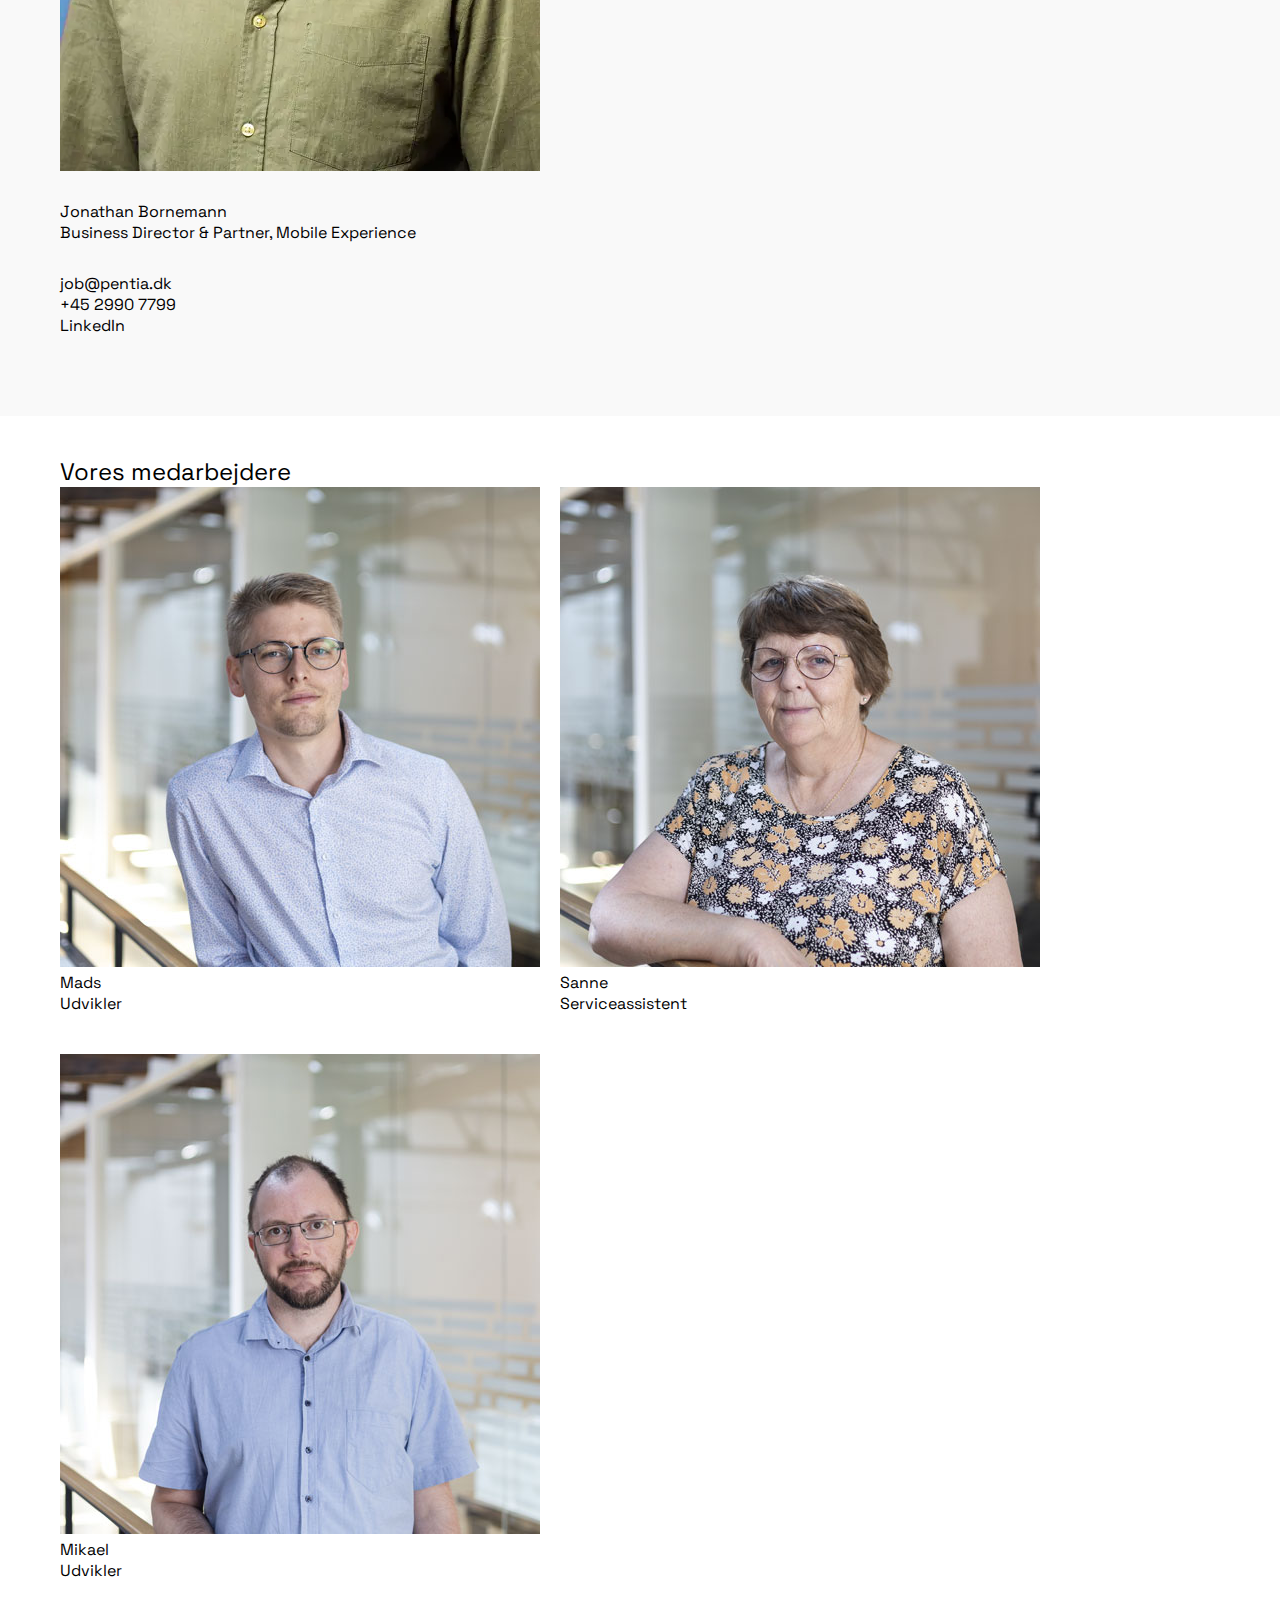
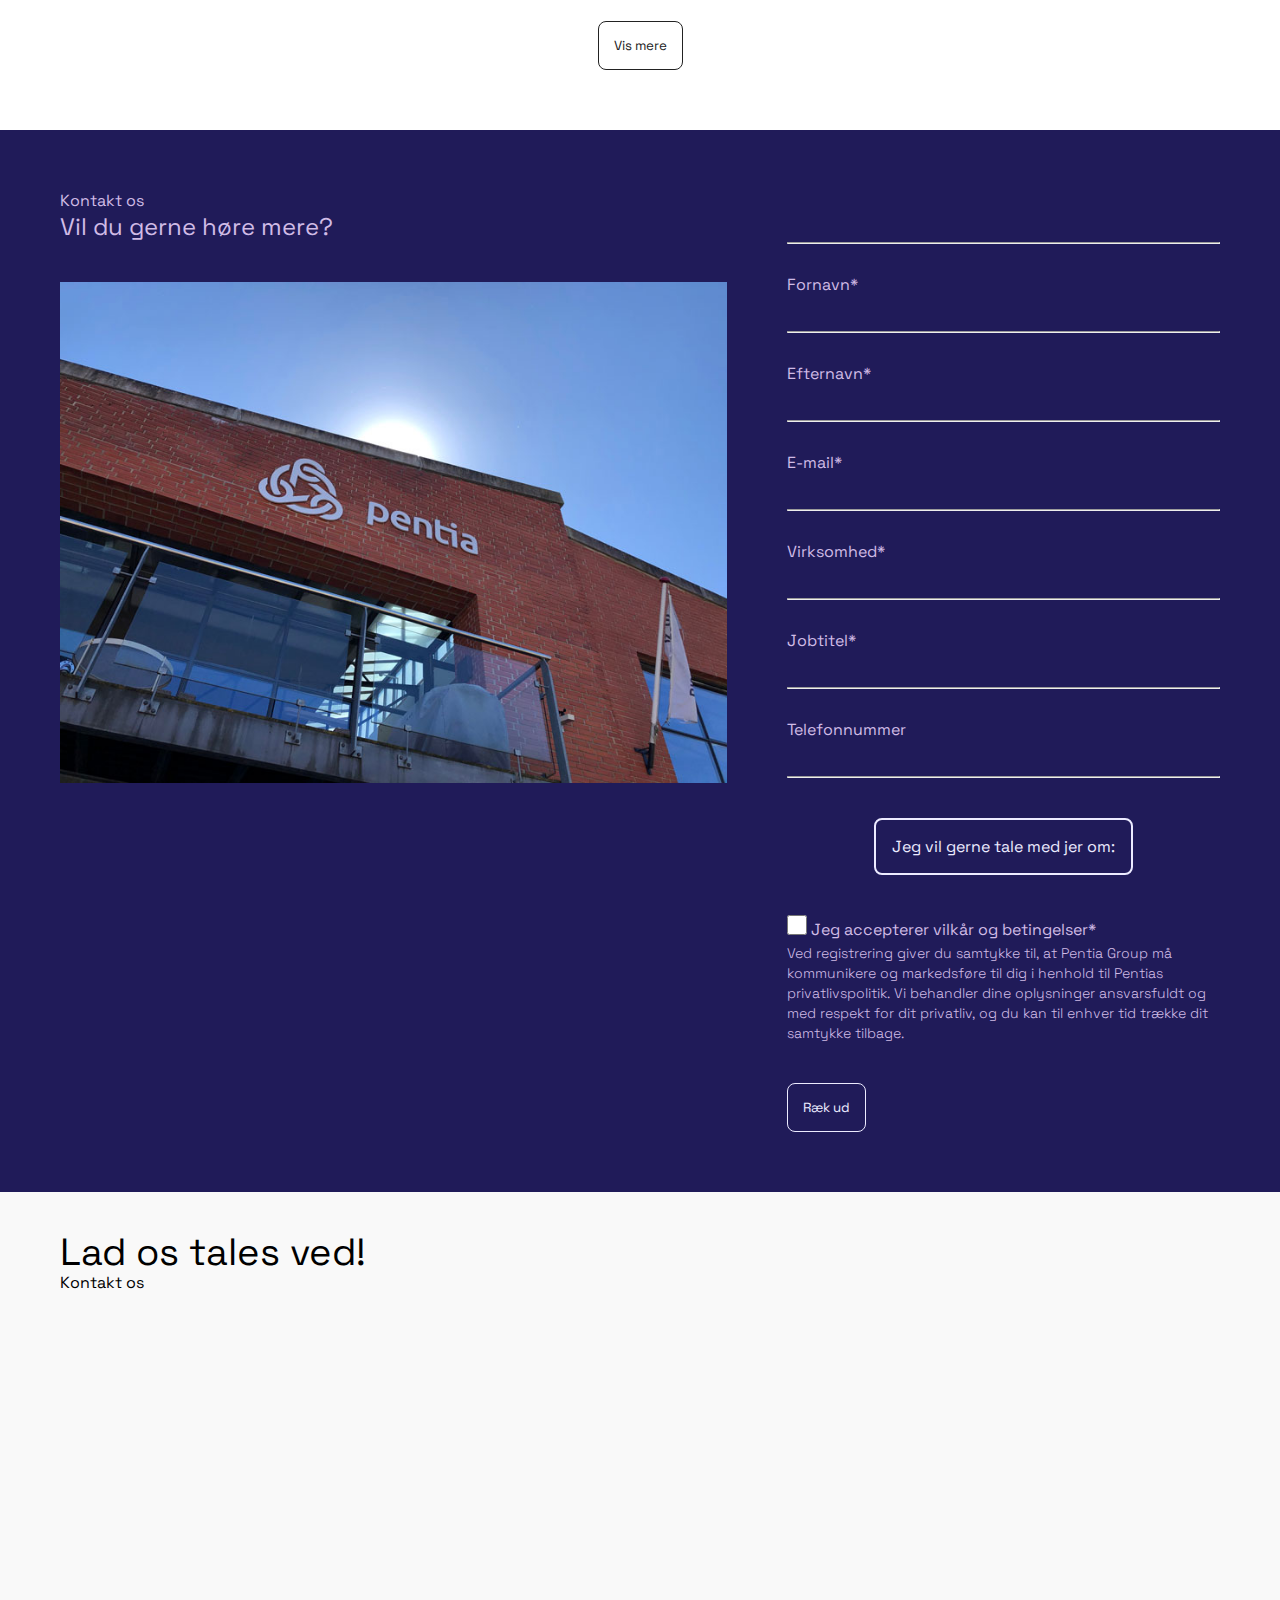
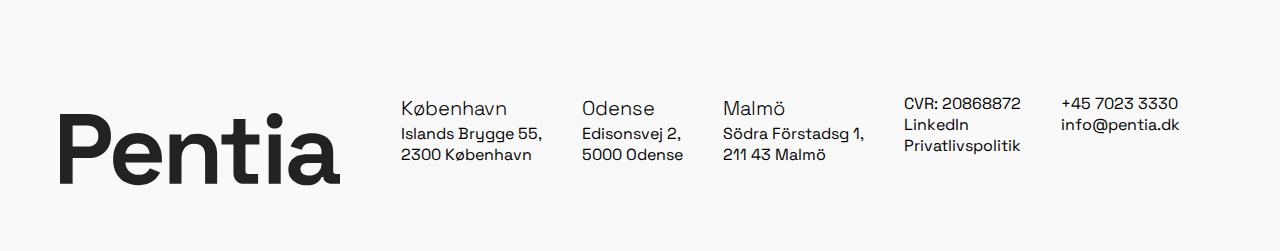
==== commit 031702b2: "." ====
--- a/index.html
+++ b/index.html
@@ -59,7 +59,7 @@
 
         <section>
             <div class="acc-middle">
-                <h2 class="m-overskrift">Hvad kan vi gøre for dig?</h2>
+                <p class="m-overskrift">Hvad kan vi gøre for dig?</p>
             
                 <div class="divider"></div>
                     <button  class="accordion">Strategisk rådgivning af dit app-projekt</button>
--- a/css/kernevaerdier.css
+++ b/css/kernevaerdier.css
@@ -7,6 +7,7 @@
 .vaerdier-overskrift{
     margin-left: 10px;
     margin-right: 10px;
+    margin-bottom: 35px;
 }
 
 .centervaerdi {
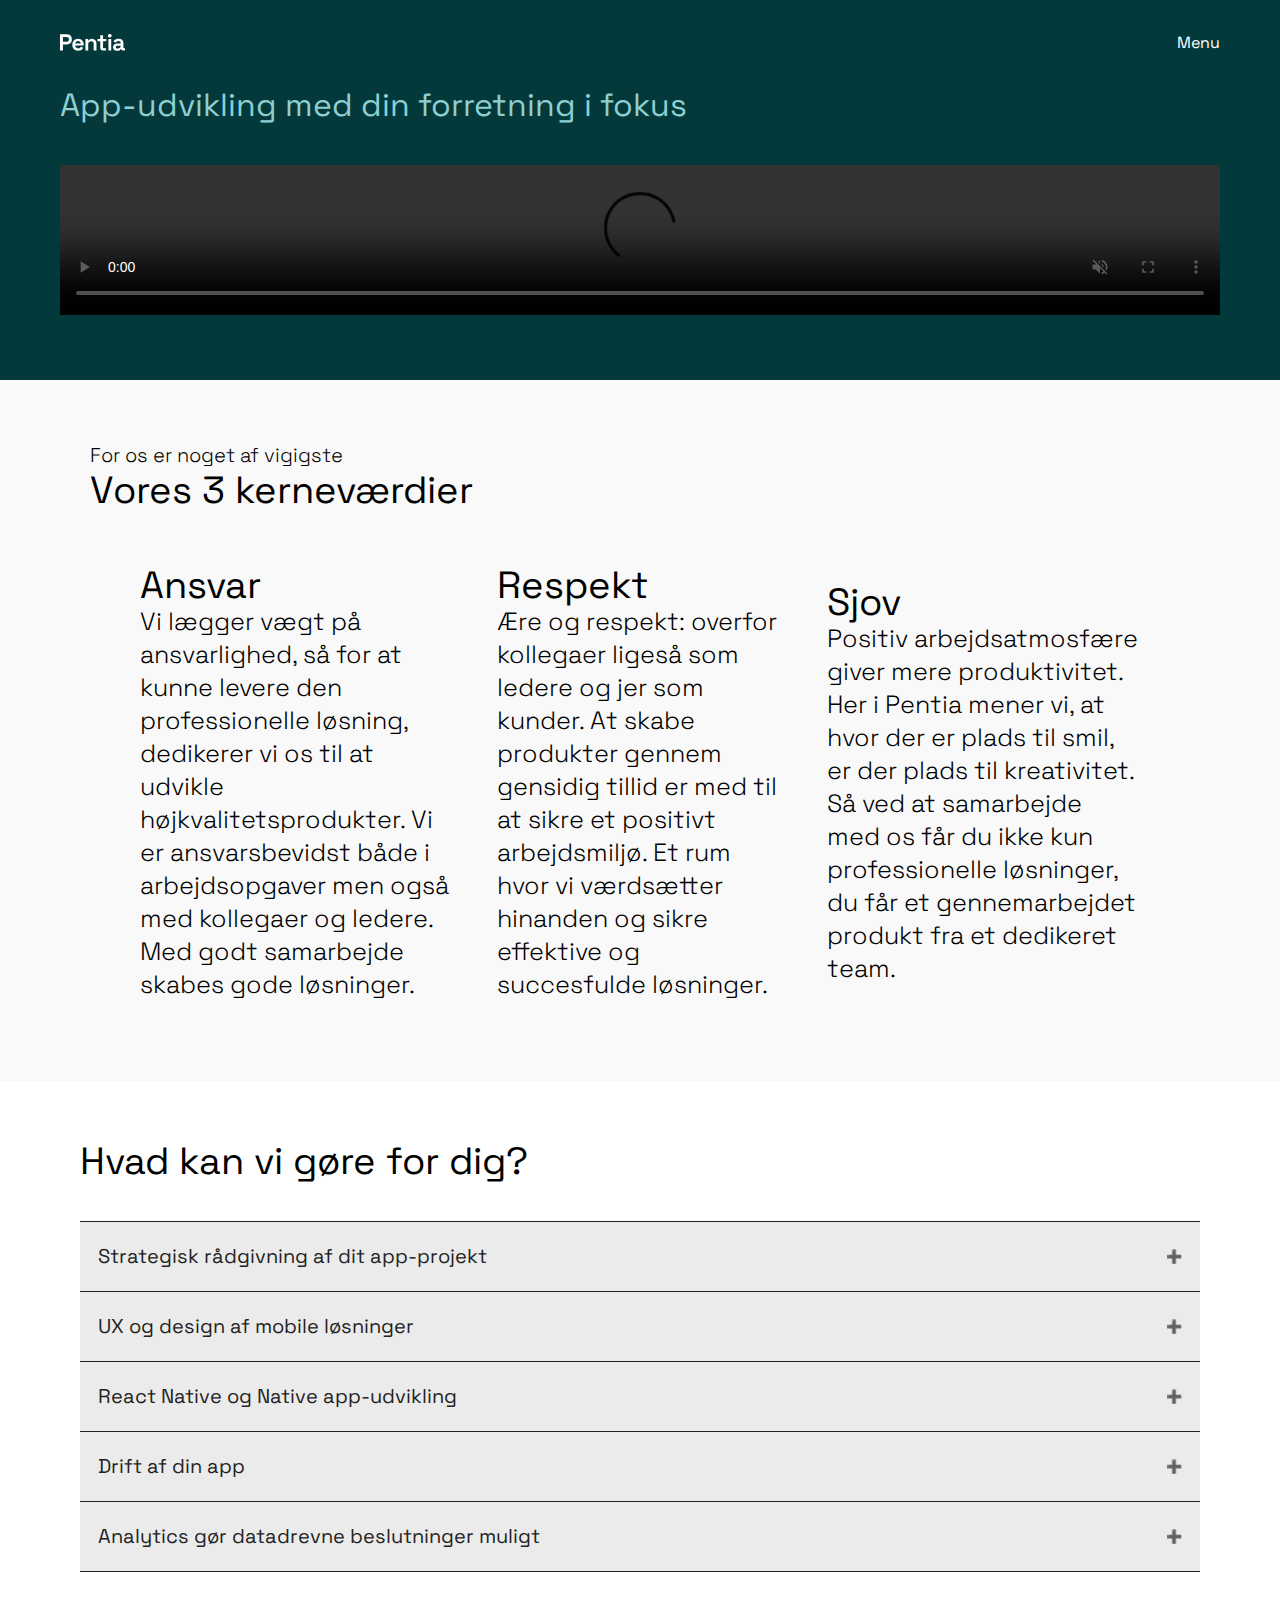
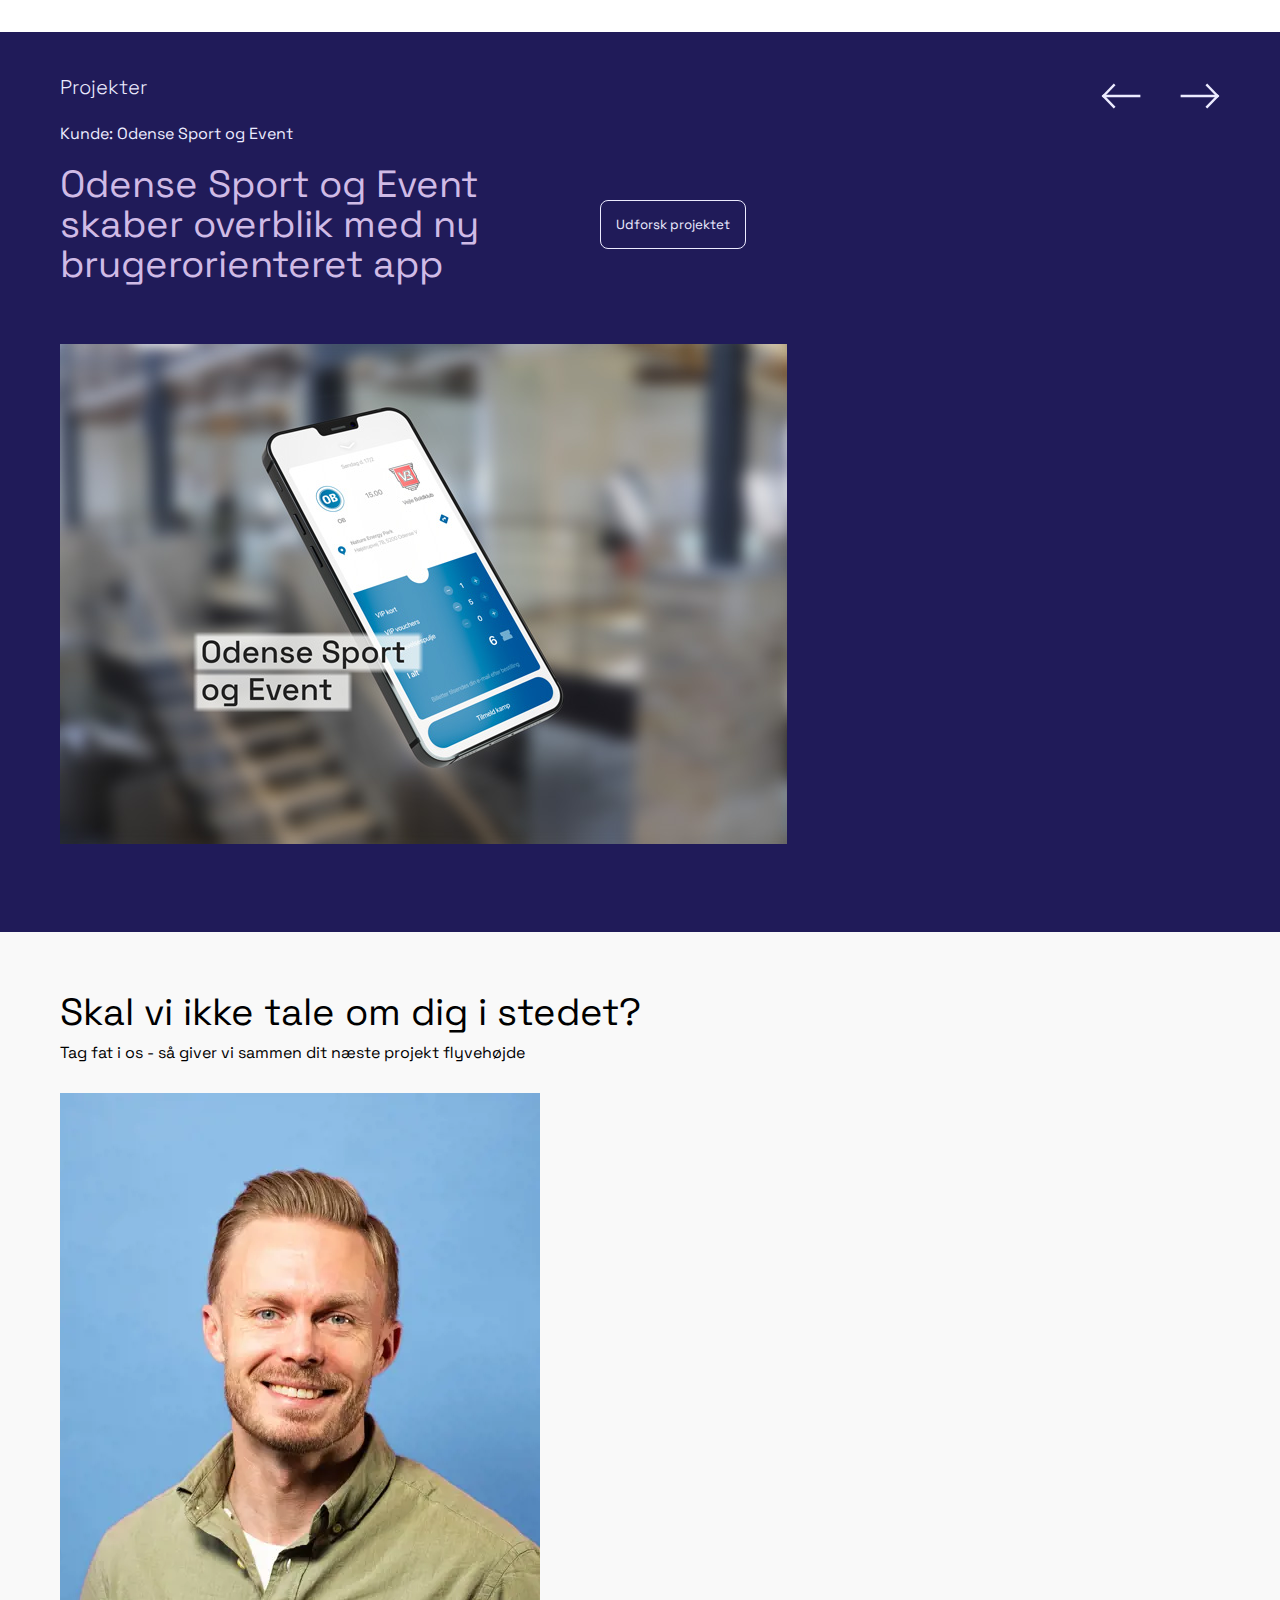
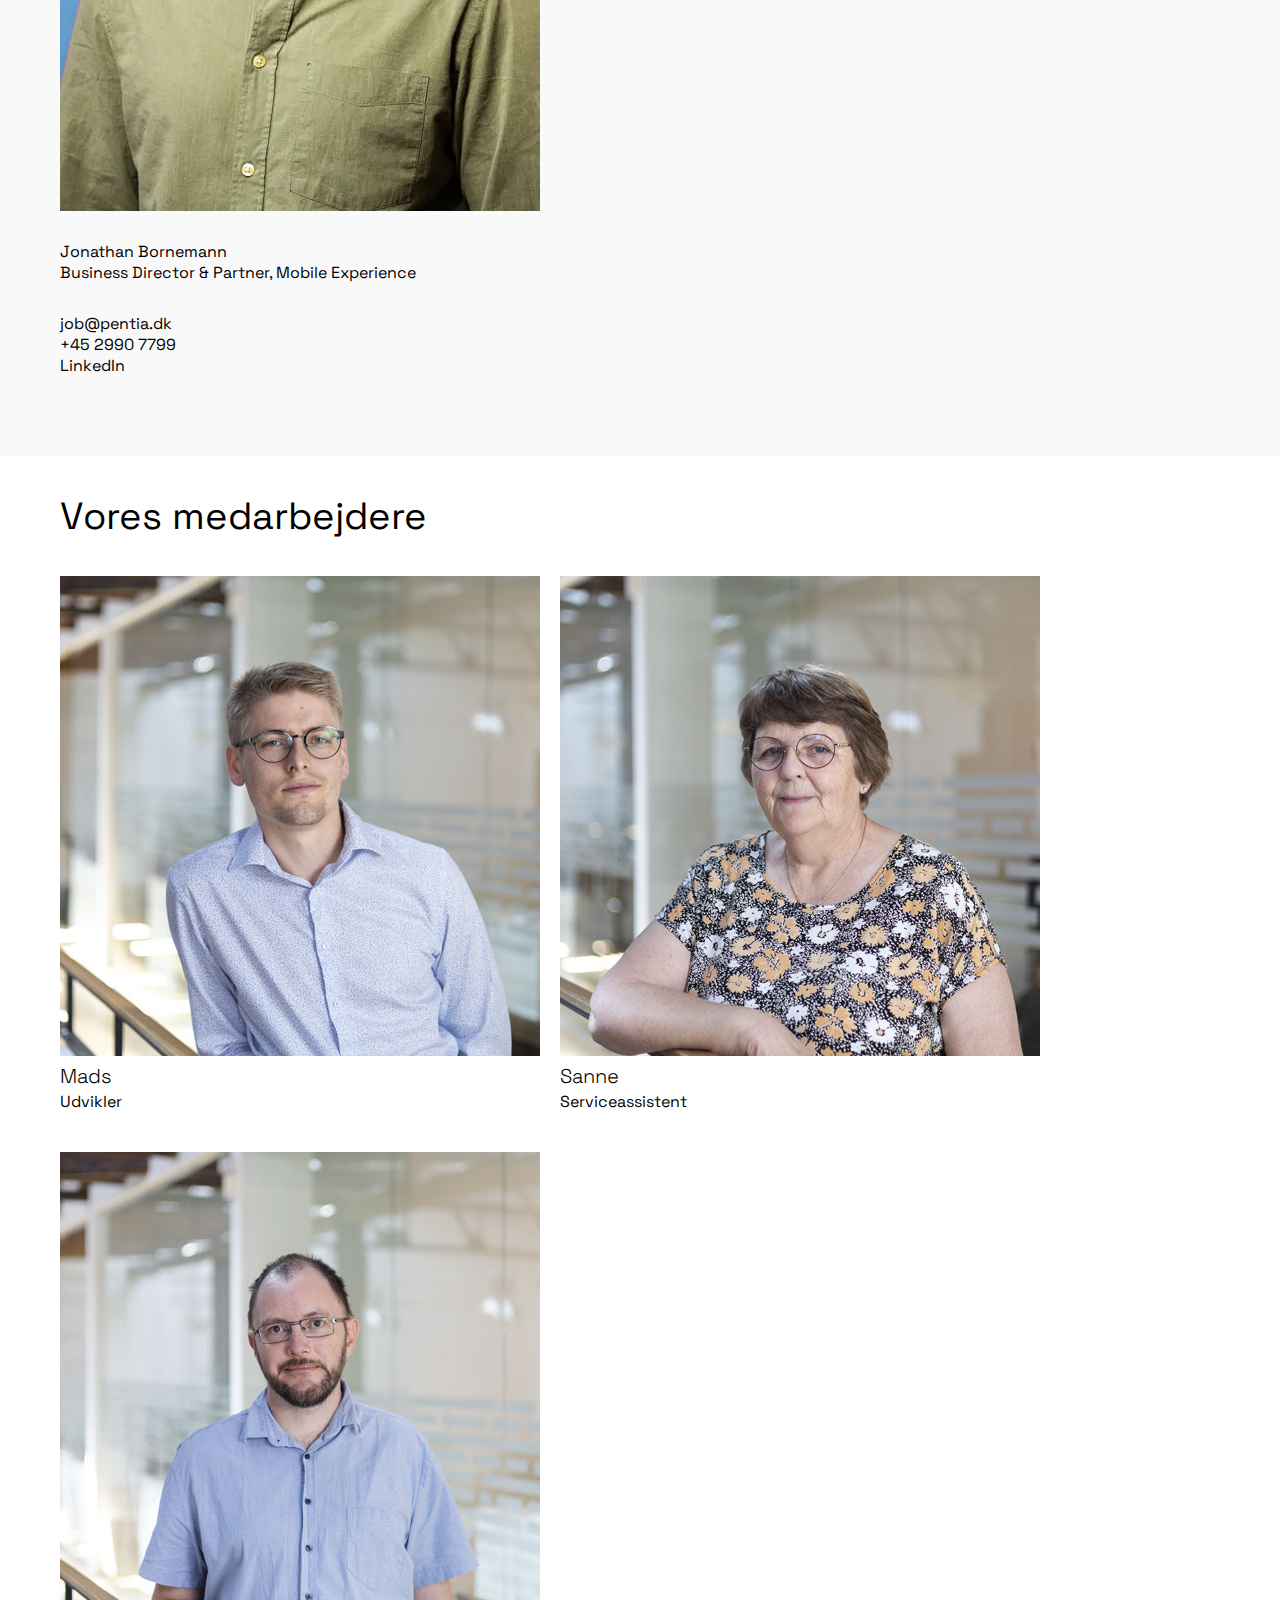
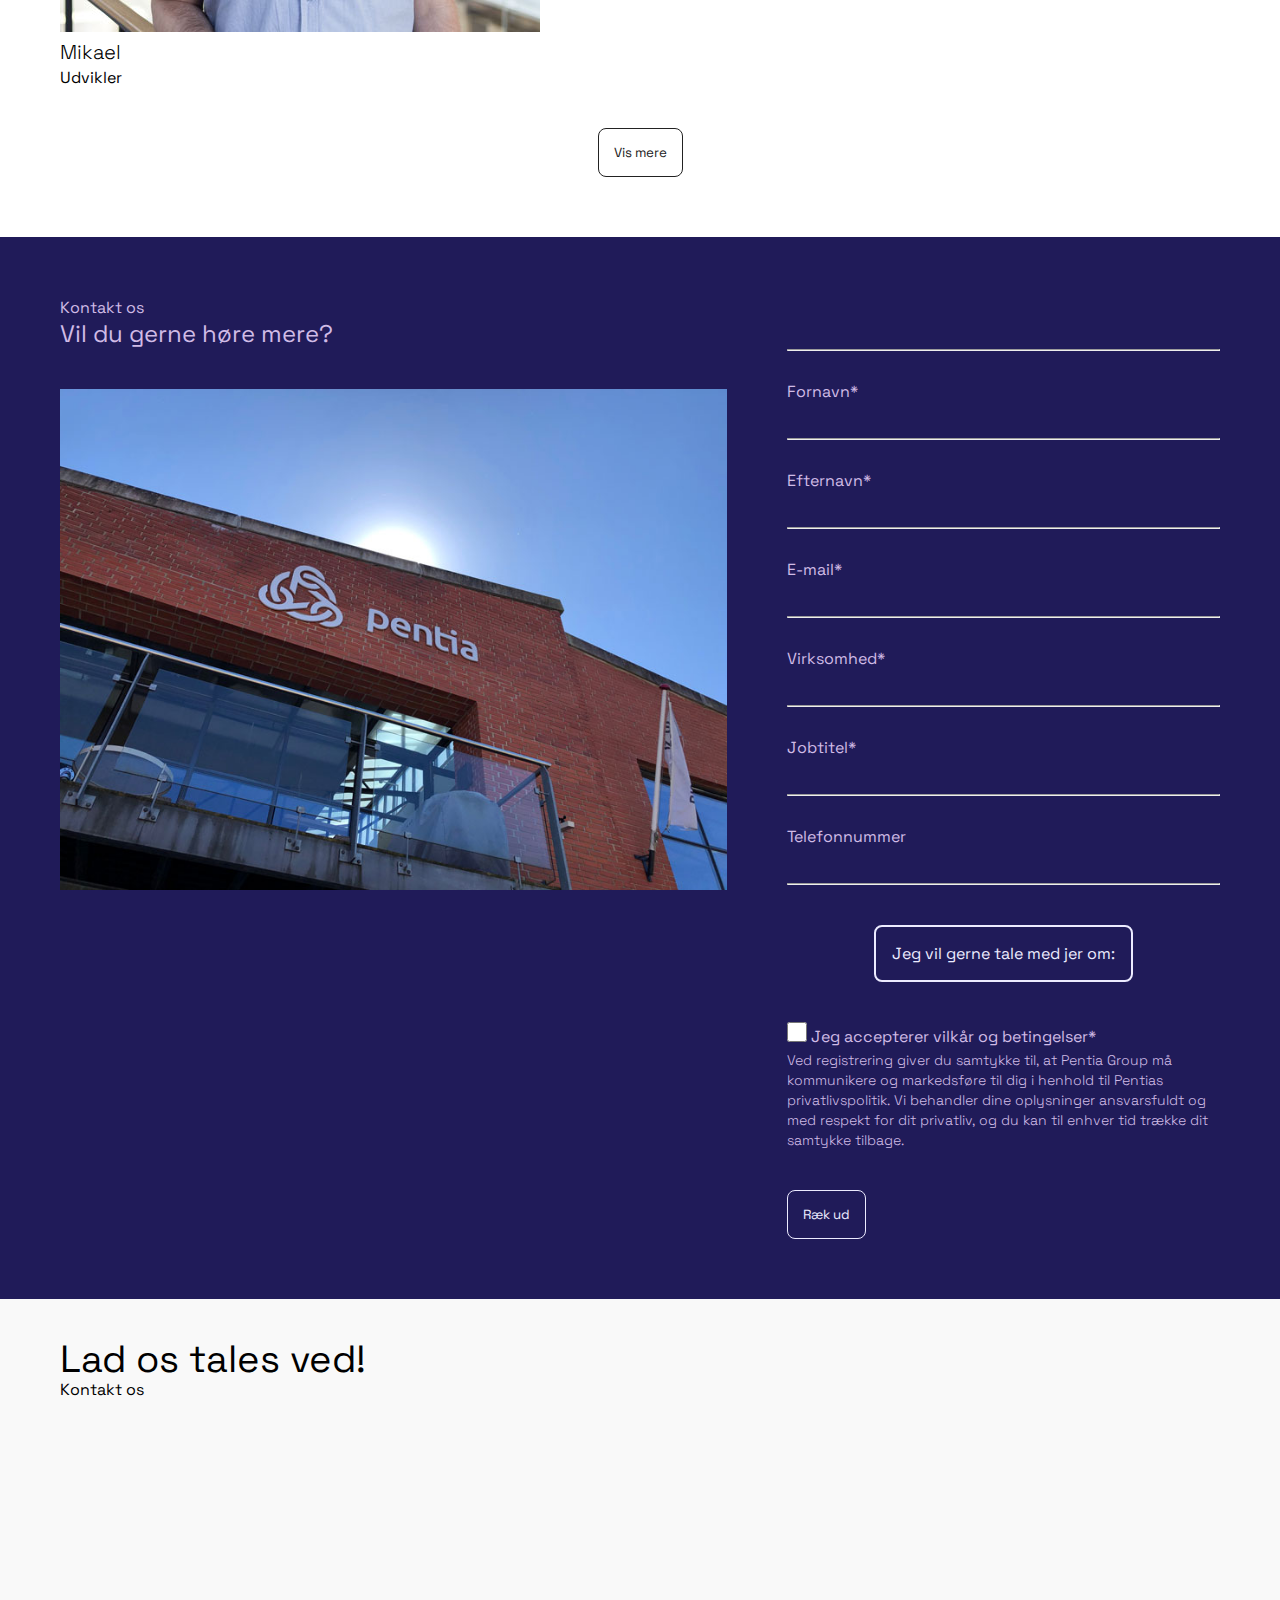
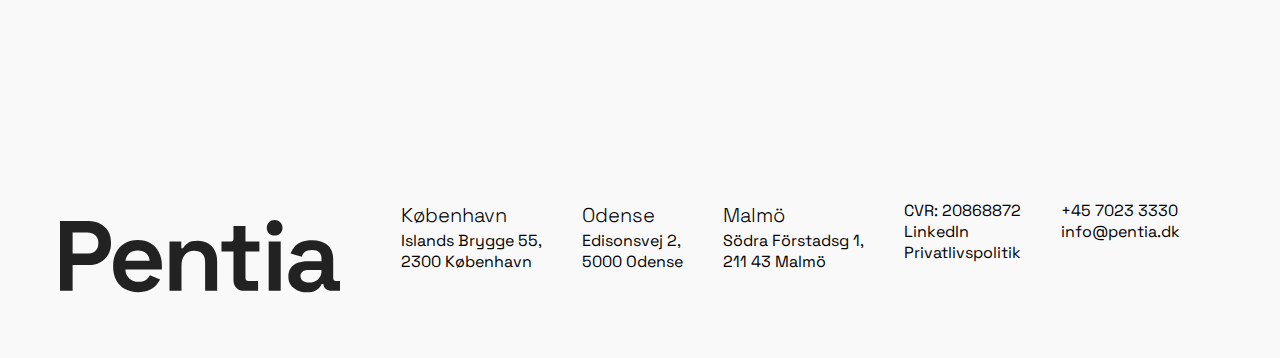
==== commit 06a40dc9: "rettelser" ====
--- a/index.html
+++ b/index.html
@@ -59,7 +59,7 @@
 
         <section>
             <div class="acc-middle">
-                <p class="m-overskrift">Hvad kan vi gøre for dig?</p>
+                <h2 class="m-overskrift">Hvad kan vi gøre for dig?</h2>
             
                 <div class="divider"></div>
                     <button  class="accordion">Strategisk rådgivning af dit app-projekt</button>
@@ -155,19 +155,21 @@
         </section>
 
         <section class="medarbejder-container">
-            <h2>Vores medarbejdere</h2>
+            <h2 class="m-overskrift">Vores medarbejdere</h2>
             <div class="wrap-container">
                 <div class="medarbejder">
                     <img src="images/mads.jpg" alt="Billede af Mads">
-                    <p>Mads<br>Udvikler</p>
+                    <p class="m-lilleoverskrift">Mads</p><p>Udvikler</p>
                 </div>
                 <div class="medarbejder">
                     <img src="images/sanne.jpg" alt="Billede af Sanne">
-                    <p>Sanne<br>Serviceassistent</p>
+                    <p class="m-lilleoverskrift">Sanne</p>
+                    <p>Serviceassistent</p>
                 </div>
                 <div class="medarbejder">
                     <img src="images/storm.jpg" alt="Billede af Mikael">
-                    <p>Mikael<br>Udvikler</p>
+                    <p class="m-lilleoverskrift">Mikael</p>
+                    <p>Udvikler</p>
                 </div>
             </div>
             <div class="medarbejder-knap">
--- a/css/medarbejder.css
+++ b/css/medarbejder.css
@@ -2,6 +2,10 @@
     display: flex;
     flex-direction: column;
     padding: 40px 20px 40px 20px;
+}
+
+.medarbejder-container h2 {
+    margin-bottom: 40px;
 }
 
 .medarbejder img {
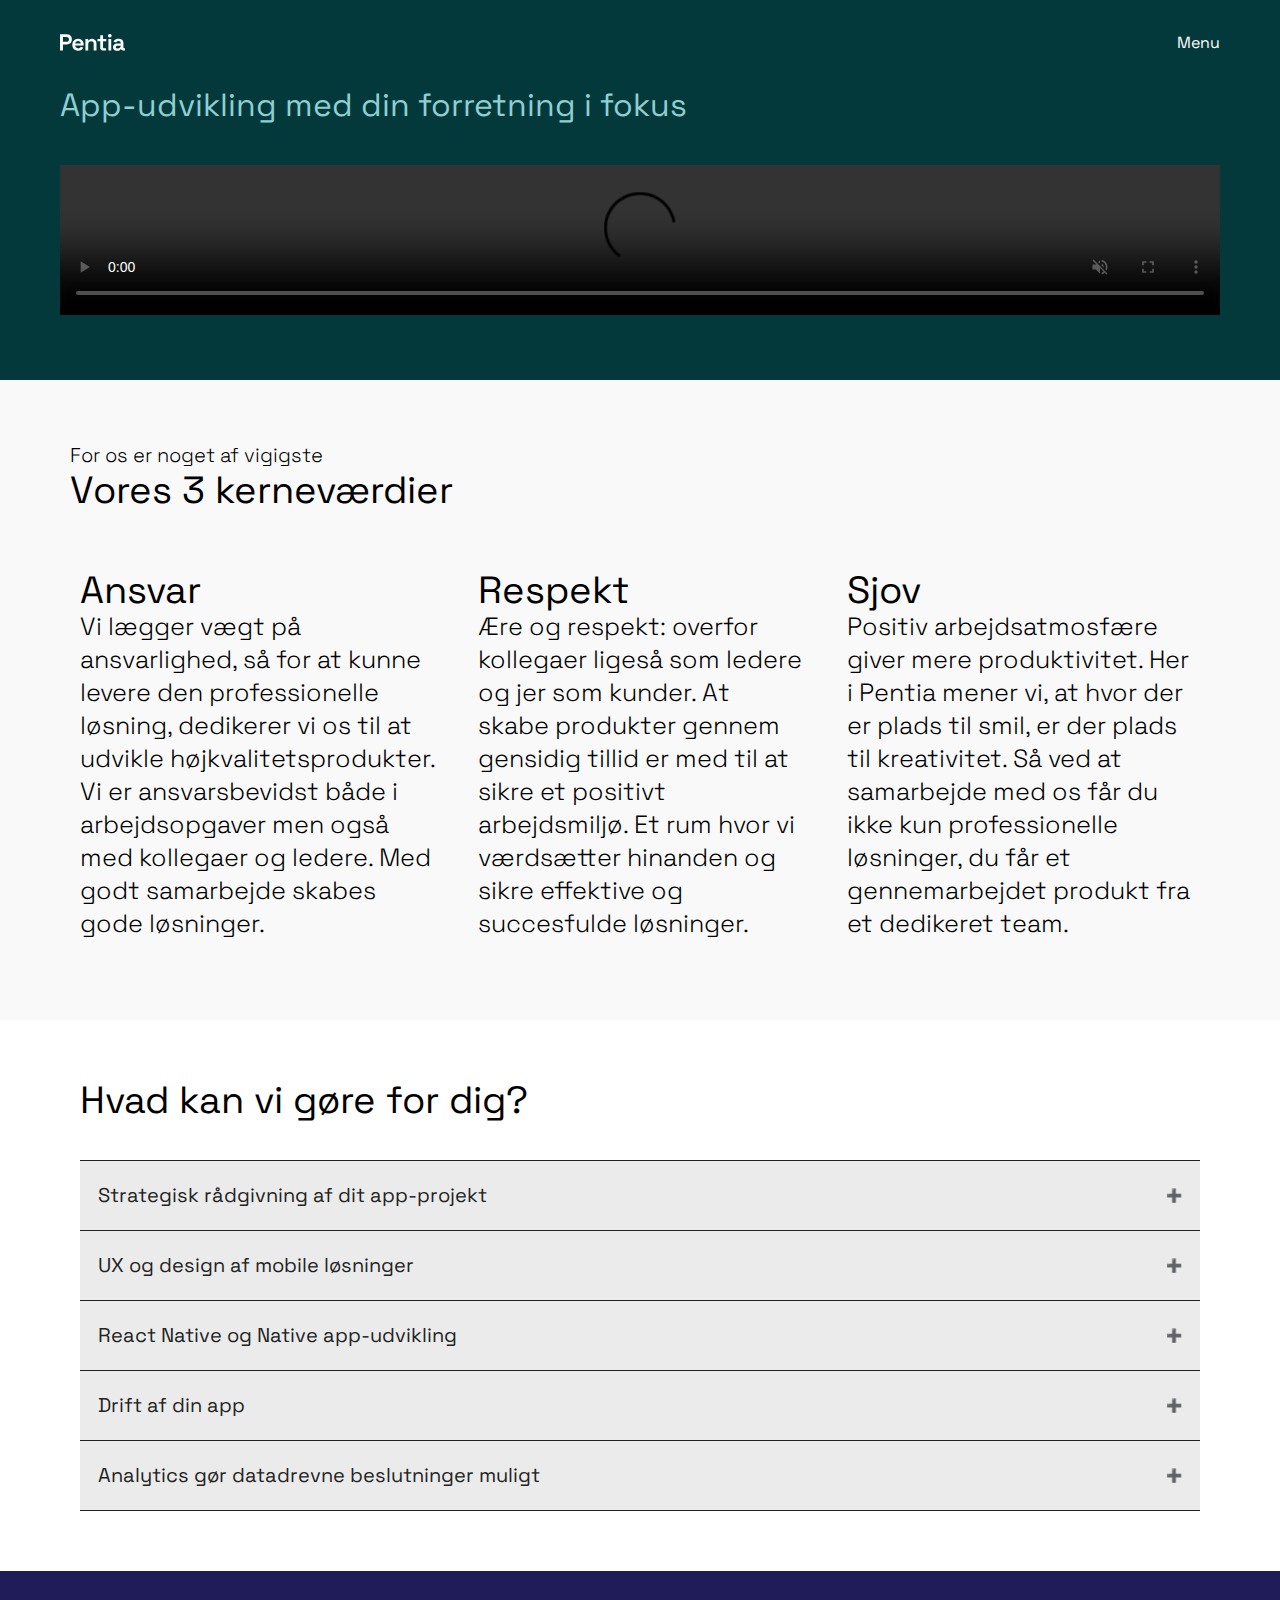
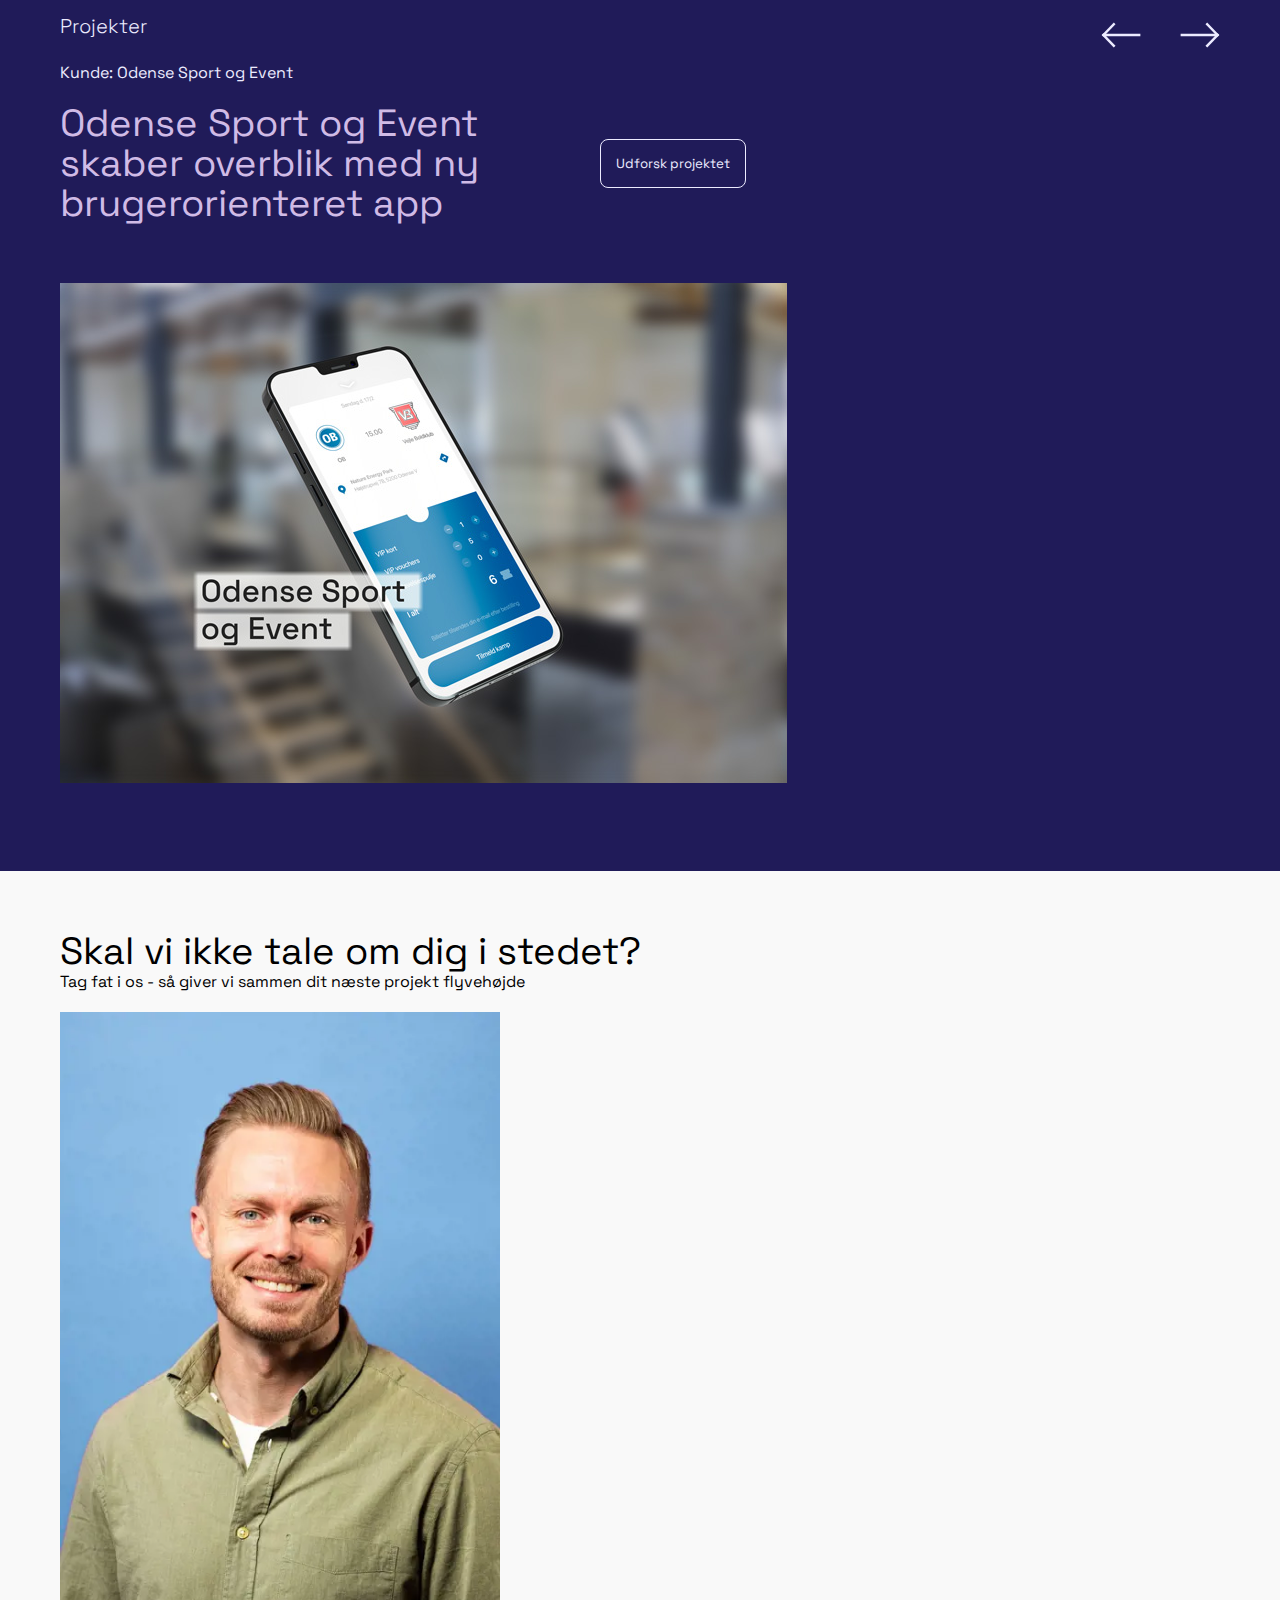
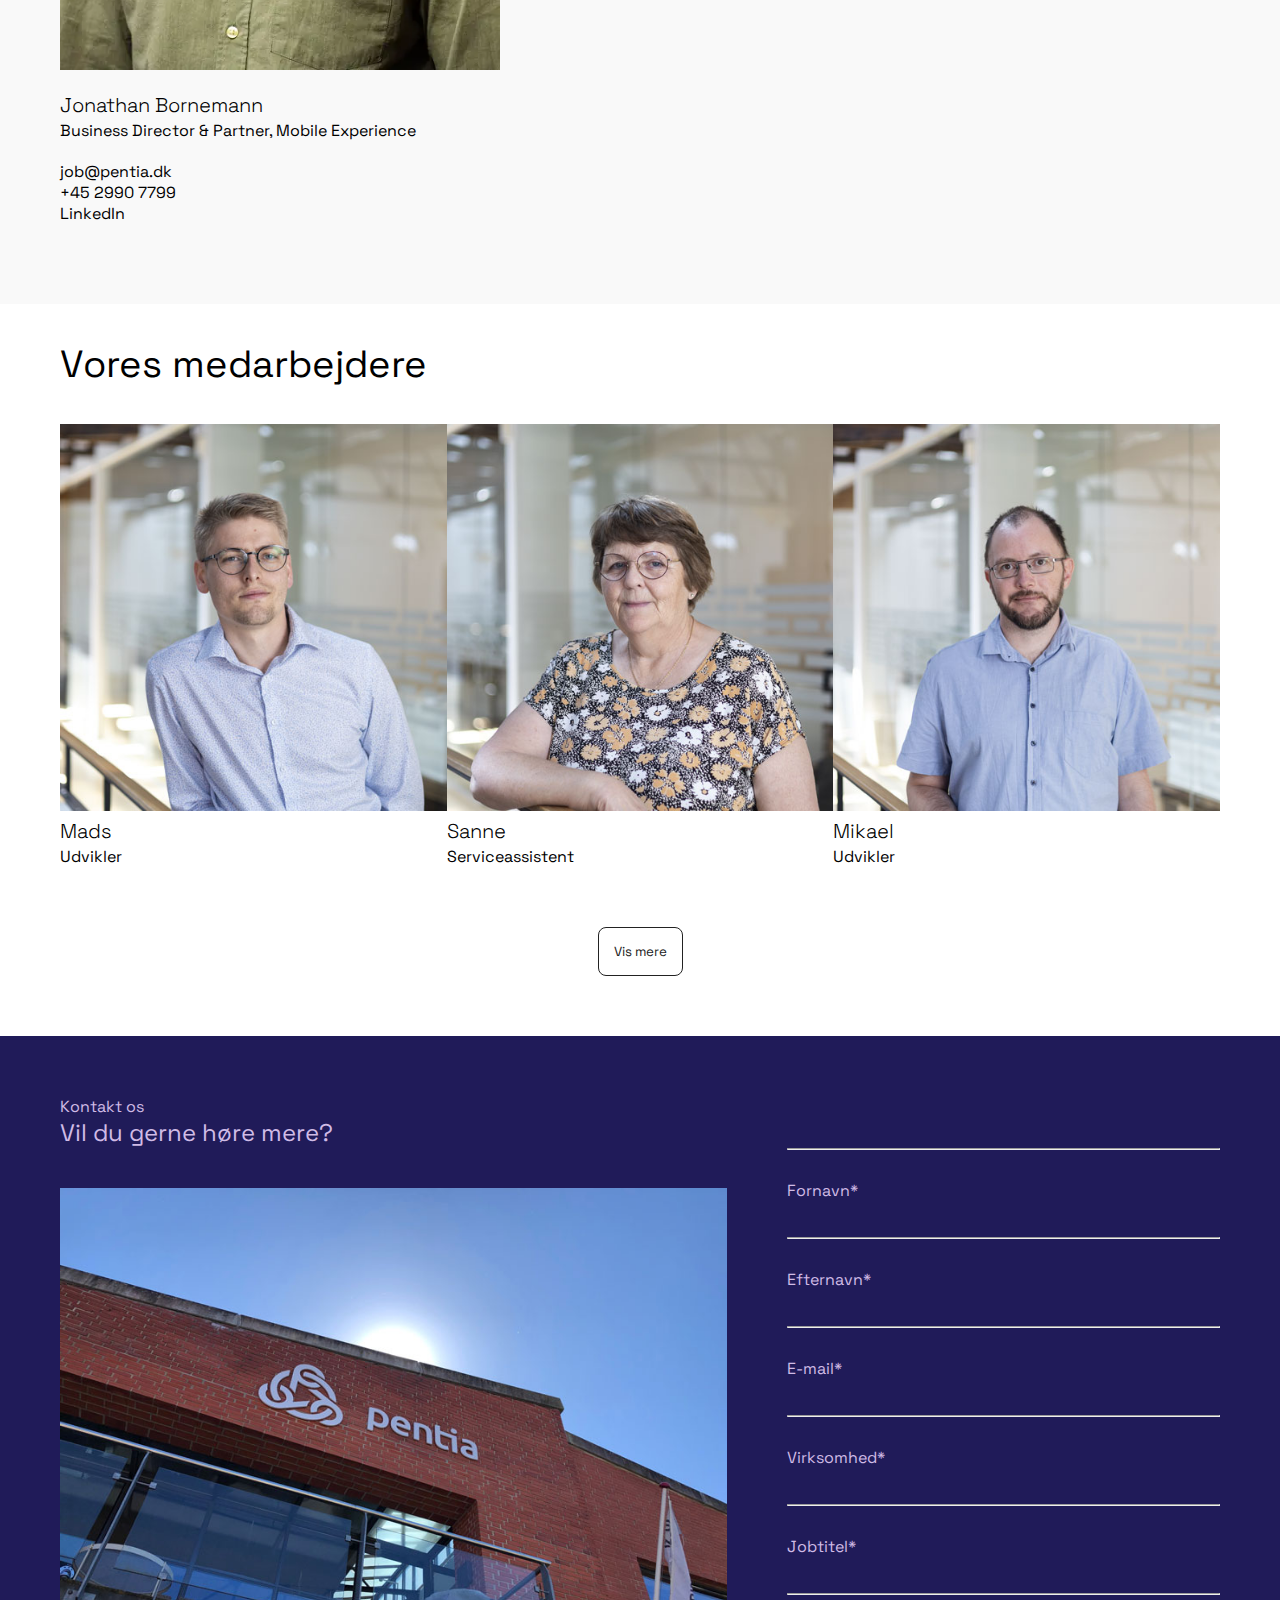
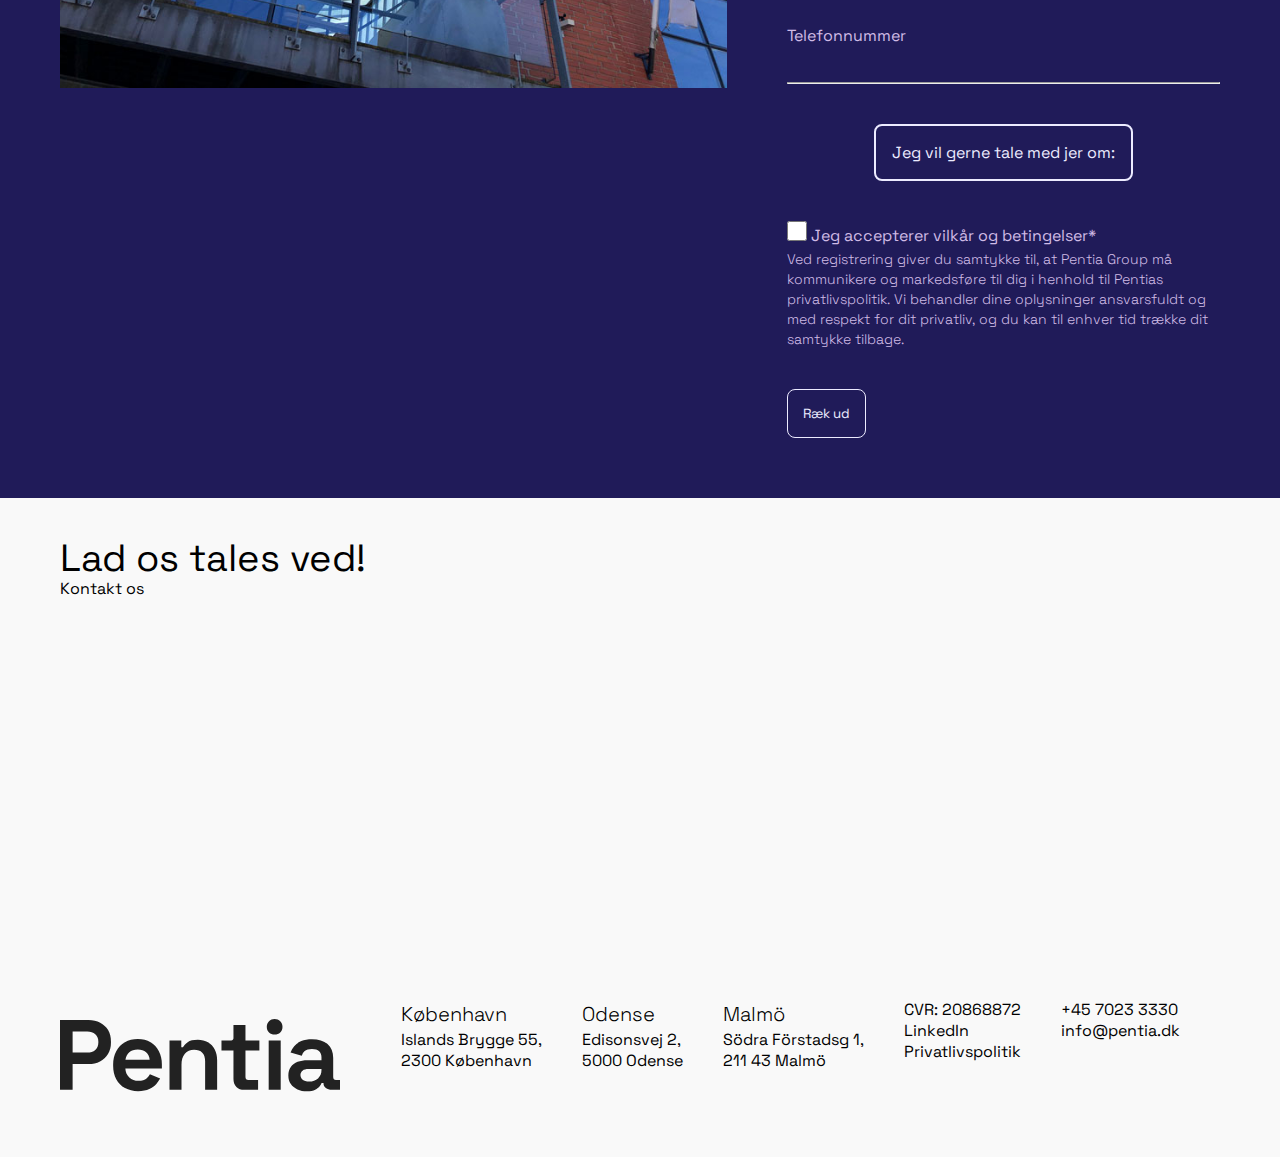
==== commit 2102b801: "t" ====
--- a/index.html
+++ b/index.html
@@ -146,7 +146,8 @@
             <h2 class="m-overskrift">Skal vi ikke tale om dig i stedet?</h2>
             <p>Tag fat i os - så giver vi sammen dit næste projekt flyvehøjde</p>
             <img src="images/jonathan_1.jpg.webp" alt="billede af Jonathan">
-            <p>Jonathan Bornemann<br>Business Director & Partner, Mobile Experience</p>
+            <p class="m-lilleoverskrift">Jonathan Bornemann</p>
+            <p>Business Director & Partner, Mobile Experience</p>
             <ul>
                 <li>job@pentia.dk</li>
                 <li>+45 2990 7799</li>
--- a/css/kernevaerdier.css
+++ b/css/kernevaerdier.css
@@ -18,35 +18,21 @@
 margin-right: 20px;
 }
 
+.centervaerdi p {
+    margin-bottom: 20px;
+}
+
 @media (min-width:750px){ 
     .vaerdier-overskrift{
-        margin-left: 30px;
-        margin-right: 30px;
-    }
-    .centervaerdi {
-        text-align: left;
-        padding: 20px;
-        margin-left: 60px;
-        margin-right: 60px;
-        flex-direction: row;
-        justify-content: center;
-        gap: 25px;
-    }
-
-    .vaerdier-overskrift {
-        margin-left: 30px;
-        margin-right: 30px;
+        margin-bottom: 60px;
     }
 
     .centervaerdi {
         display: flex;
         flex-direction: row;
-        justify-content: center;
+        justify-content: space-between;
         gap: 40px;
         text-align: left;
-        padding: 20px;
-        margin-left: 60px;
-        margin-right: 60px;
     }
 
     .vaerdier {
--- a/css/medarbejder.css
+++ b/css/medarbejder.css
@@ -14,7 +14,7 @@
 }
 
 .medarbejder {
-    margin-bottom: 20px;
+    margin-bottom: 40px;
 }
 
 .medarbejder-container h1 {
@@ -29,8 +29,10 @@
 @media only screen and (min-width: 750px) {
     .wrap-container {
         display: flex;
-        flex-wrap: wrap;
-        gap: 20px;
+        justify-content: space-between;
+    }
+    .medarbejder img {
+        max-width: 440px;
     }
 
     .medarbejder-container {
--- a/css/tale-om-dig.css
+++ b/css/tale-om-dig.css
@@ -20,11 +20,7 @@
     padding: 20px 0 20px 0;
 }
 
-.tale-om-dig p {
-    padding: 10px 0 10px 0;
-}
-
-.tale-om-dig img{
+.tale-om-dig img {
     margin: 20px 0 20px 0;
     align-self: center;
 }
@@ -35,7 +31,7 @@
     }
 
     .tale-om-dig img {
-        max-width: 480px;
+        max-width: 440px;
         align-self: flex-start;
     }
 }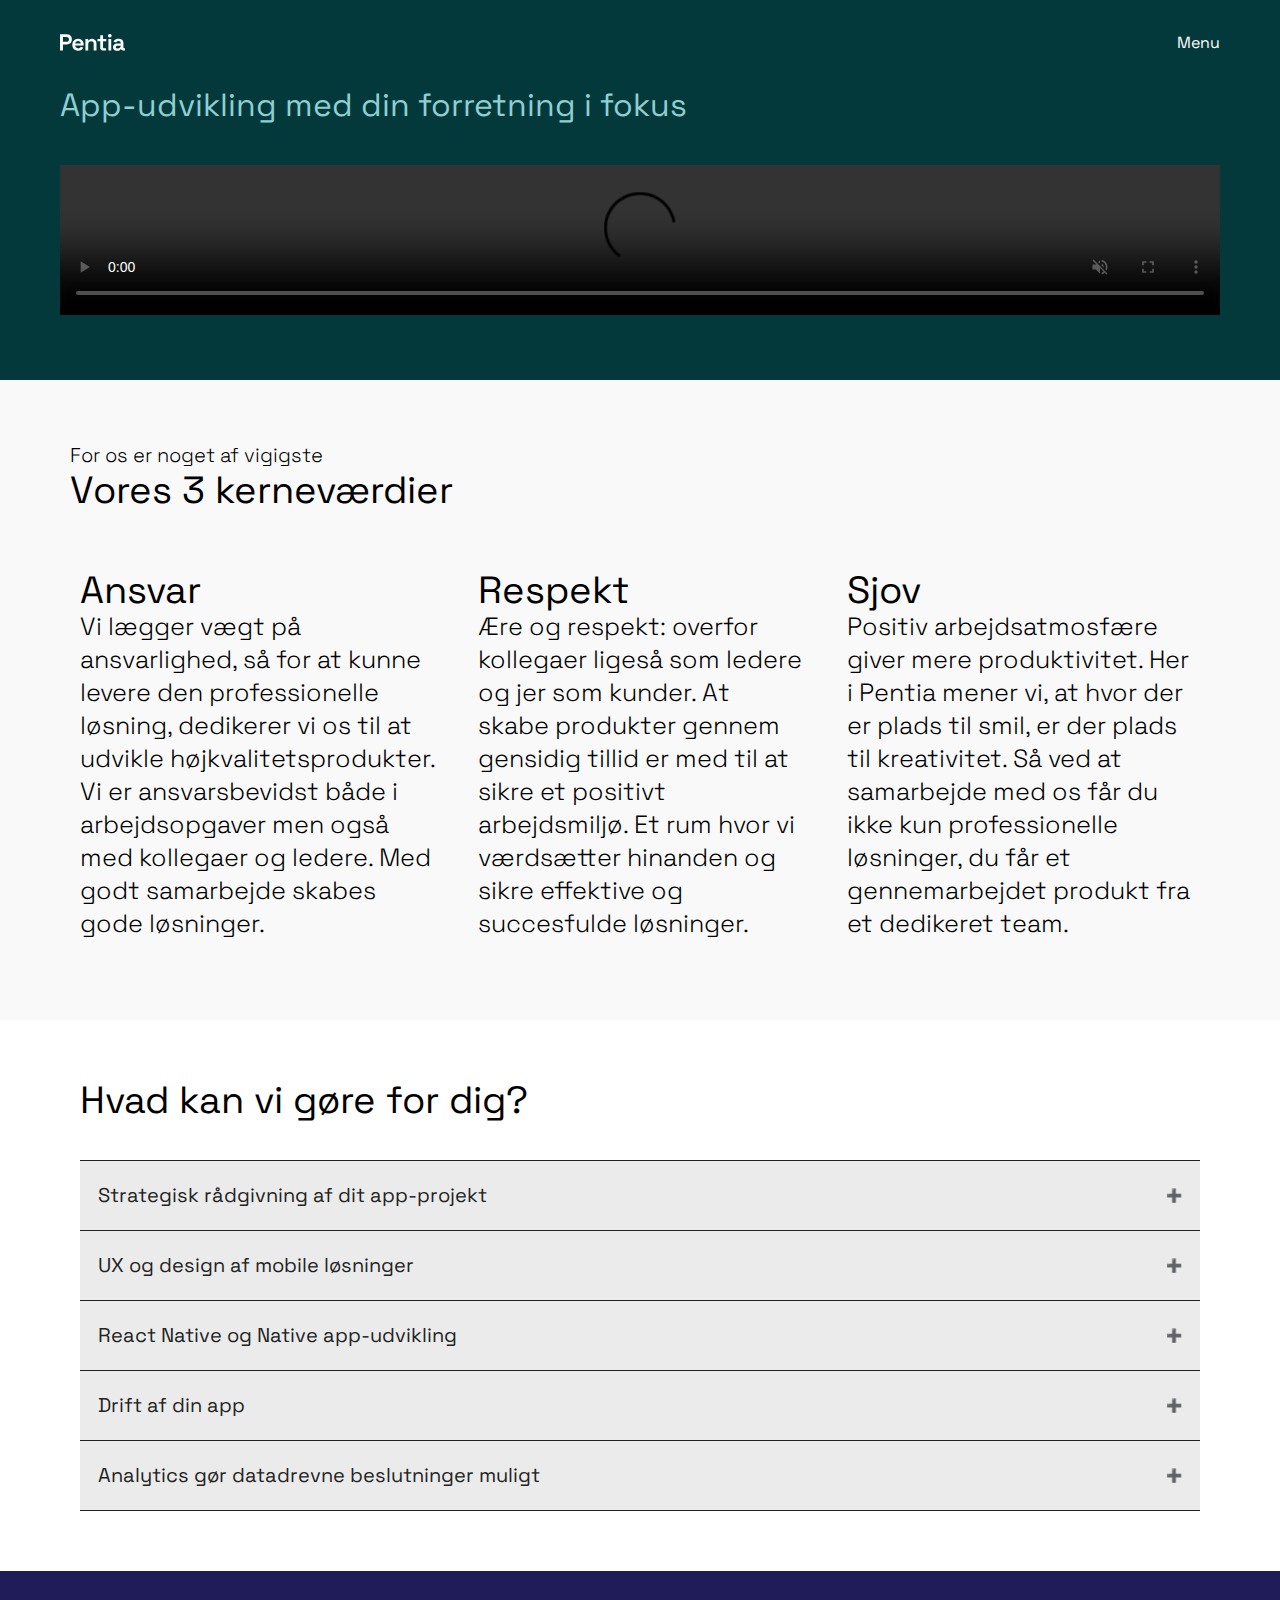
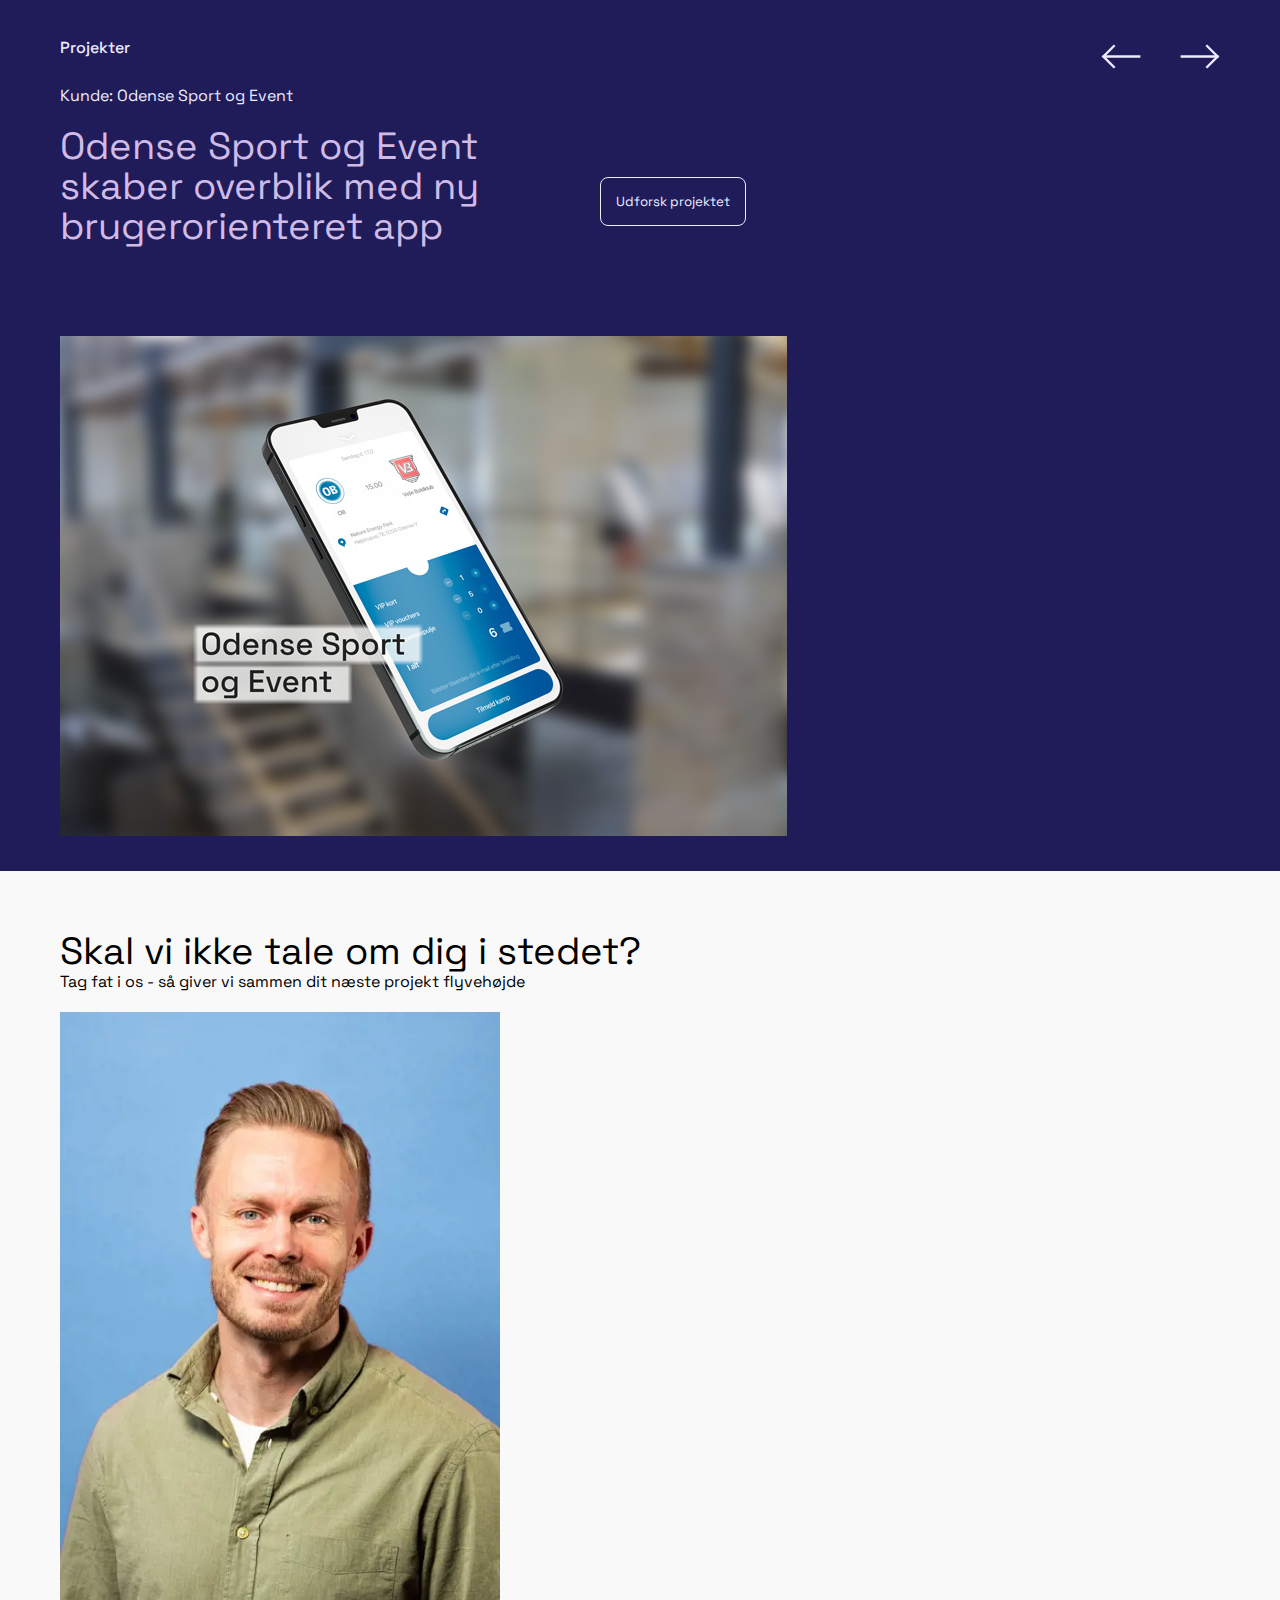
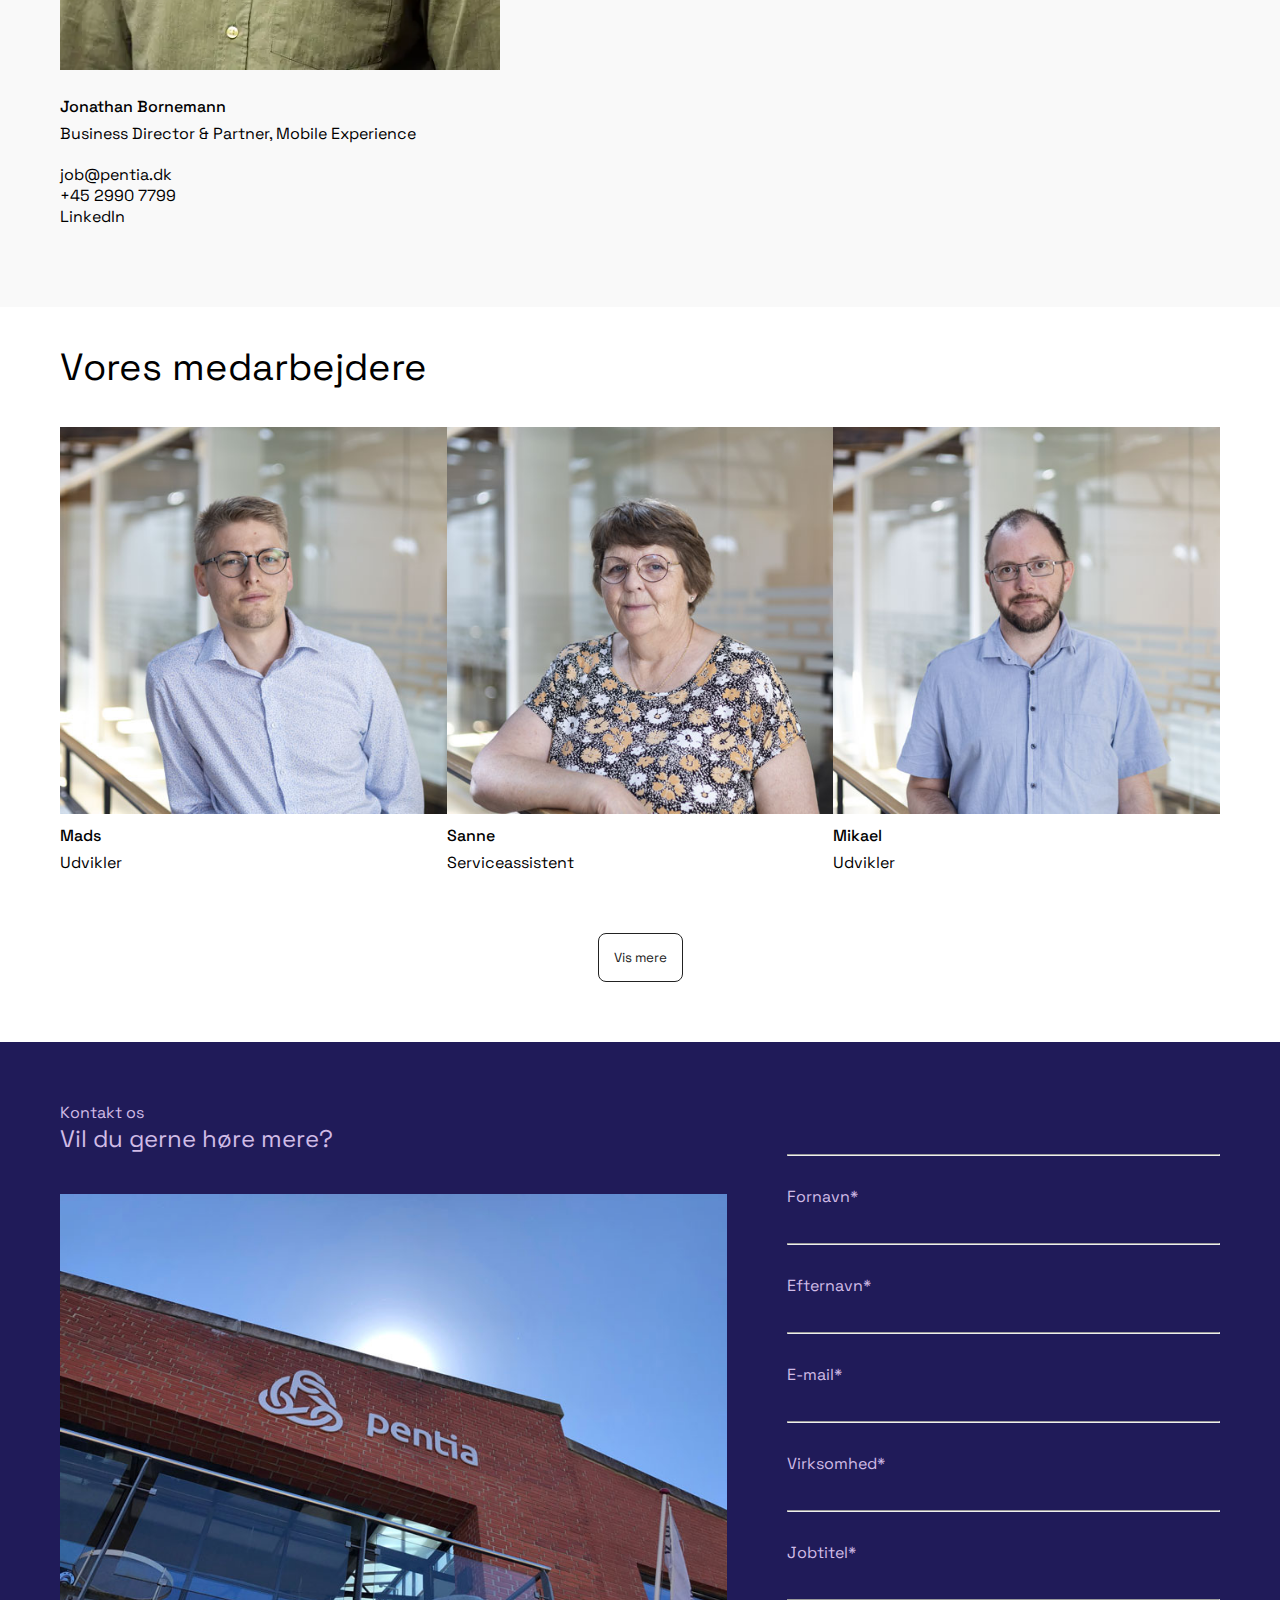
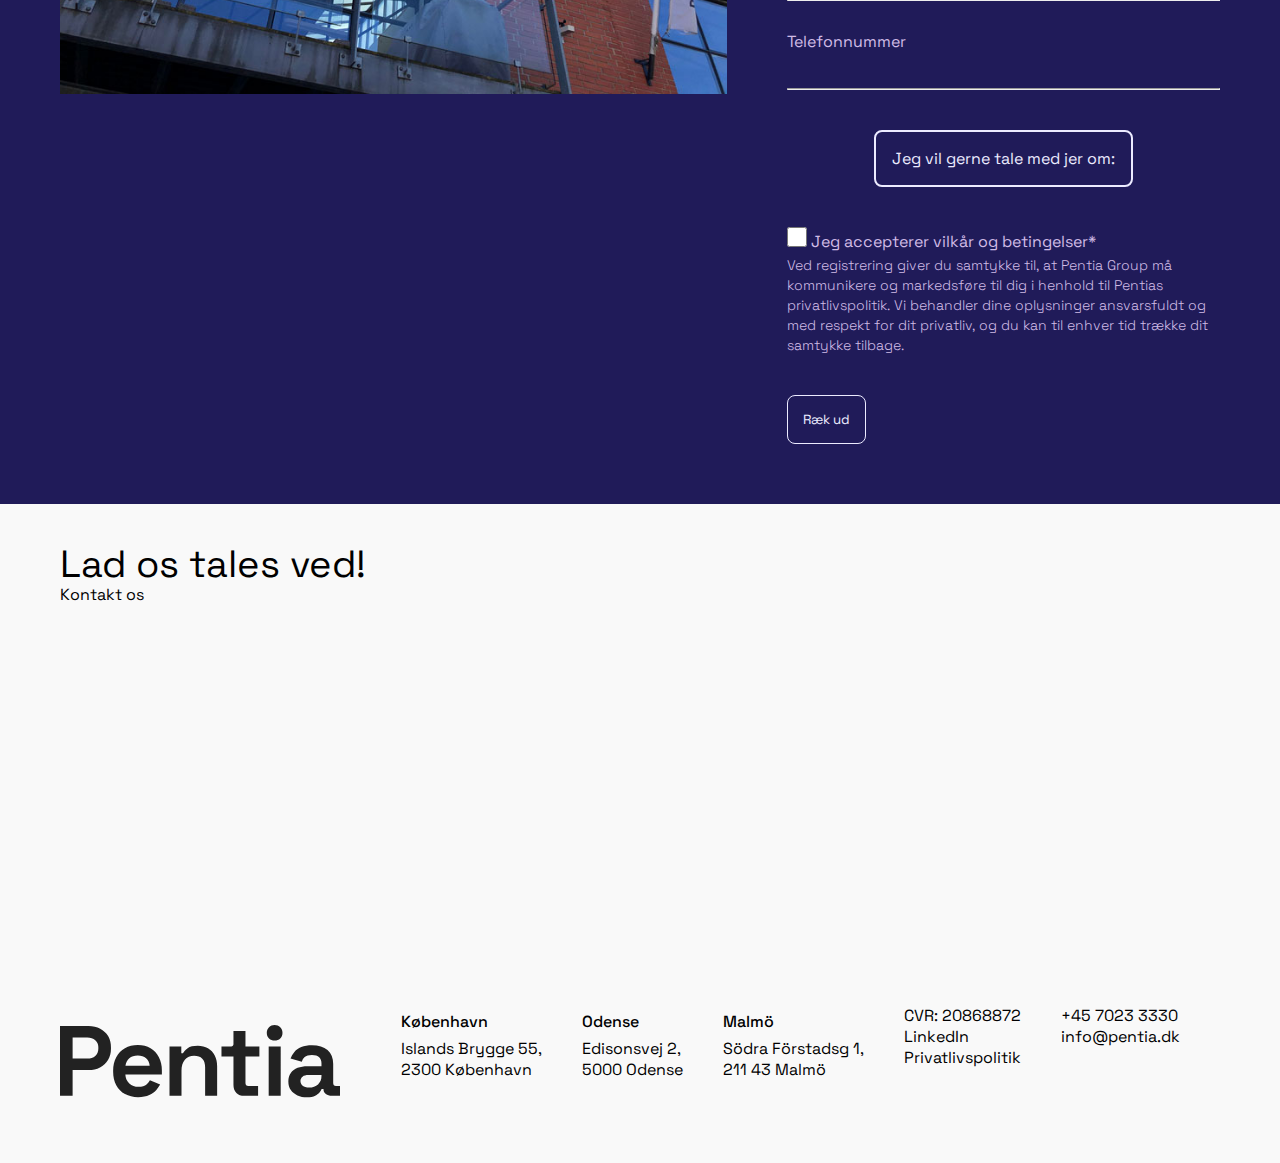
==== commit 8cb668bc: "." ====
--- a/index.html
+++ b/index.html
@@ -17,6 +17,7 @@
     <link rel="stylesheet" href="css/projekter.css">
     <link rel="stylesheet" href="css/stylesheet.css">
     <link rel="stylesheet" href="css/tale-om-dig.css">
+    <link rel="stylesheet" href="css/quotes.css"
 
     <script src="javascript/accordian.js" defer></script>
     <script src="javascript/kontaktformular.js" defer></script>
@@ -177,6 +178,57 @@
                 <button class="cta-sort">Vis mere</button>
             </div>
         </section>
+        <section class="citater">
+            <div class="citat">
+                <div class="slide1">
+                    <div class="pro-pile-overskrift-1">
+                        <div class="pile-flow">
+                            <button class="pile-1">
+                                <img class="pil-left" src="images/pil-violet.svg" alt="pile-ikon">
+                            </button>
+                            <button class="pile-1">
+                                <img class="pil-right" src="images/pil-violet.svg" alt="pile-ikon">
+                            </button>
+                        </div>
+                        <div class="pro-tekst-knap-1">
+                            <h2 class="m-overskrift">"Hvor du kommer fra er ikke vigtig. Men nærmere hvordan vi kan hjælpe hinanden".</h2>
+                        </div>
+                        <div class="profil">
+                            <img class="img-size-1" src="images/henrikcoo.jpeg" alt="Henrik Stær Grove, coo og med-founder">
+                            <div>
+                                <p class="m-lillebroed">Henrik Grove Skær</p>
+                                <p class="m-lillebroed">COO</p>
+                            </div>
+                        </div>
+                    </div>
+                </div>
+            </div>
+    
+            <div class="citat">
+                <div class="slide2">
+                    <div class="pro-pile-overskrift-1">
+                        <div class="pile-flow">
+                            <button class="pile-1">
+                                <img class="pil-left" src="images/pil-groen.svg" alt="pile-ikon">
+                            </button>
+                            <button class="pile-1">
+                                <img class="pil-right" src="images/pil-groen.svg" alt="pile-ikon">
+                            </button>
+                        </div>
+                        <div class="pro-tekst-knap-1">
+                            <h2 class="m-overskrift">"Heldet følger den bedst forberedte".</h2>
+                        </div>
+                        <div class="profil">
+                            <img class="img-size-1" src="images/henrikcoo.jpeg" alt="Henrik Stær Grove, coo og med-founder">
+                            <div class="profil-tekst">
+                                <p class="m-lillebroed">Henrik Grove Skær</p>
+                                <p class="m-lillebroed">COO</p>
+                            </div>
+                        </div>
+                    </div>
+                </div>
+            </div>
+        </section>
 
         <section class="kontaktformular">
             <div class="kontakt-overskrift">
--- a/css/stylesheet.css
+++ b/css/stylesheet.css
@@ -165,9 +165,9 @@
 
     .m-lilleoverskrift {
         font-family: "Space Grotesk", sans-serif;
-        font-size: 20px;
-        line-height: 30px;
-        font-weight: 300;
+        font-size: 16px;
+        line-height: 33px;
+        font-weight: 500;
     }
     .m-storbroed {
         font-family: "Space Grotesk", sans-serif;
--- a/css/quotes.css
+++ b/css/quotes.css
@@ -0,0 +1,115 @@
+* {
+    box-sizing: border-box;
+    margin: 0;
+    padding: 0;
+  }
+.citater {
+    position: relative;
+    width: 100%;
+}
+
+.slide1{
+    padding: 20px;
+    color: var(--lyseviolet);
+}
+
+.slide2{
+    padding: 20px;
+    color: var(--lysegroen);
+}
+
+.citat {
+    display: none;
+    text-align: center;
+}
+
+.pro-pile-overskrift-1 {
+    display: flex;
+    flex-direction: column;
+    align-items: center;
+}
+
+.pile-flow{
+    align-self: flex-start;
+}
+
+.pile-1 {
+    background: none;
+    border: none;
+    cursor: pointer;
+}
+
+.pil-left-1 {
+    width: 40px;
+    margin-right: 35px;
+}
+
+.pil-right-1 {
+    width: 40px;
+    transform: scaleX(-1);
+}
+
+.pro-tekst-knap-1 {
+    margin: 20px 0;
+}
+
+.pro-tekst-knap-1 h2{
+    padding-bottom: 15px;
+}
+
+.profil {
+    display: flex;
+    text-align: left;
+    align-items: center;
+}
+
+.profil-tekst-1 {
+    margin-bottom: 5px; /* Juster denne værdi for at ændre afstanden mellem p-elementerne */
+}
+
+
+
+.profil img{
+    height: 65px;
+    width: 65px;
+    margin-right: 10px ;
+}
+
+.img-size-1 {
+    width: 100px;
+    height: 100px;
+    border-radius: 50%;
+}
+
+
+
+.slide1 {
+    background-color: var(--kejerviolet);
+  
+}
+
+.slide2 {
+    background-color: var(--kongegroen);
+    
+}
+
+@media (min-width: 768px) {
+
+    .slide1{
+        padding: 60px;
+        color: var(--lyseviolet);
+    }
+    
+    .slide2{
+        padding: 60px;
+        color: var(--lysegroen);
+    }
+
+    .pro-tekst-knap h2{
+        padding-bottom: 30px;
+    }
+
+    .pile-flow{
+        align-self: flex-end;
+    }
+}
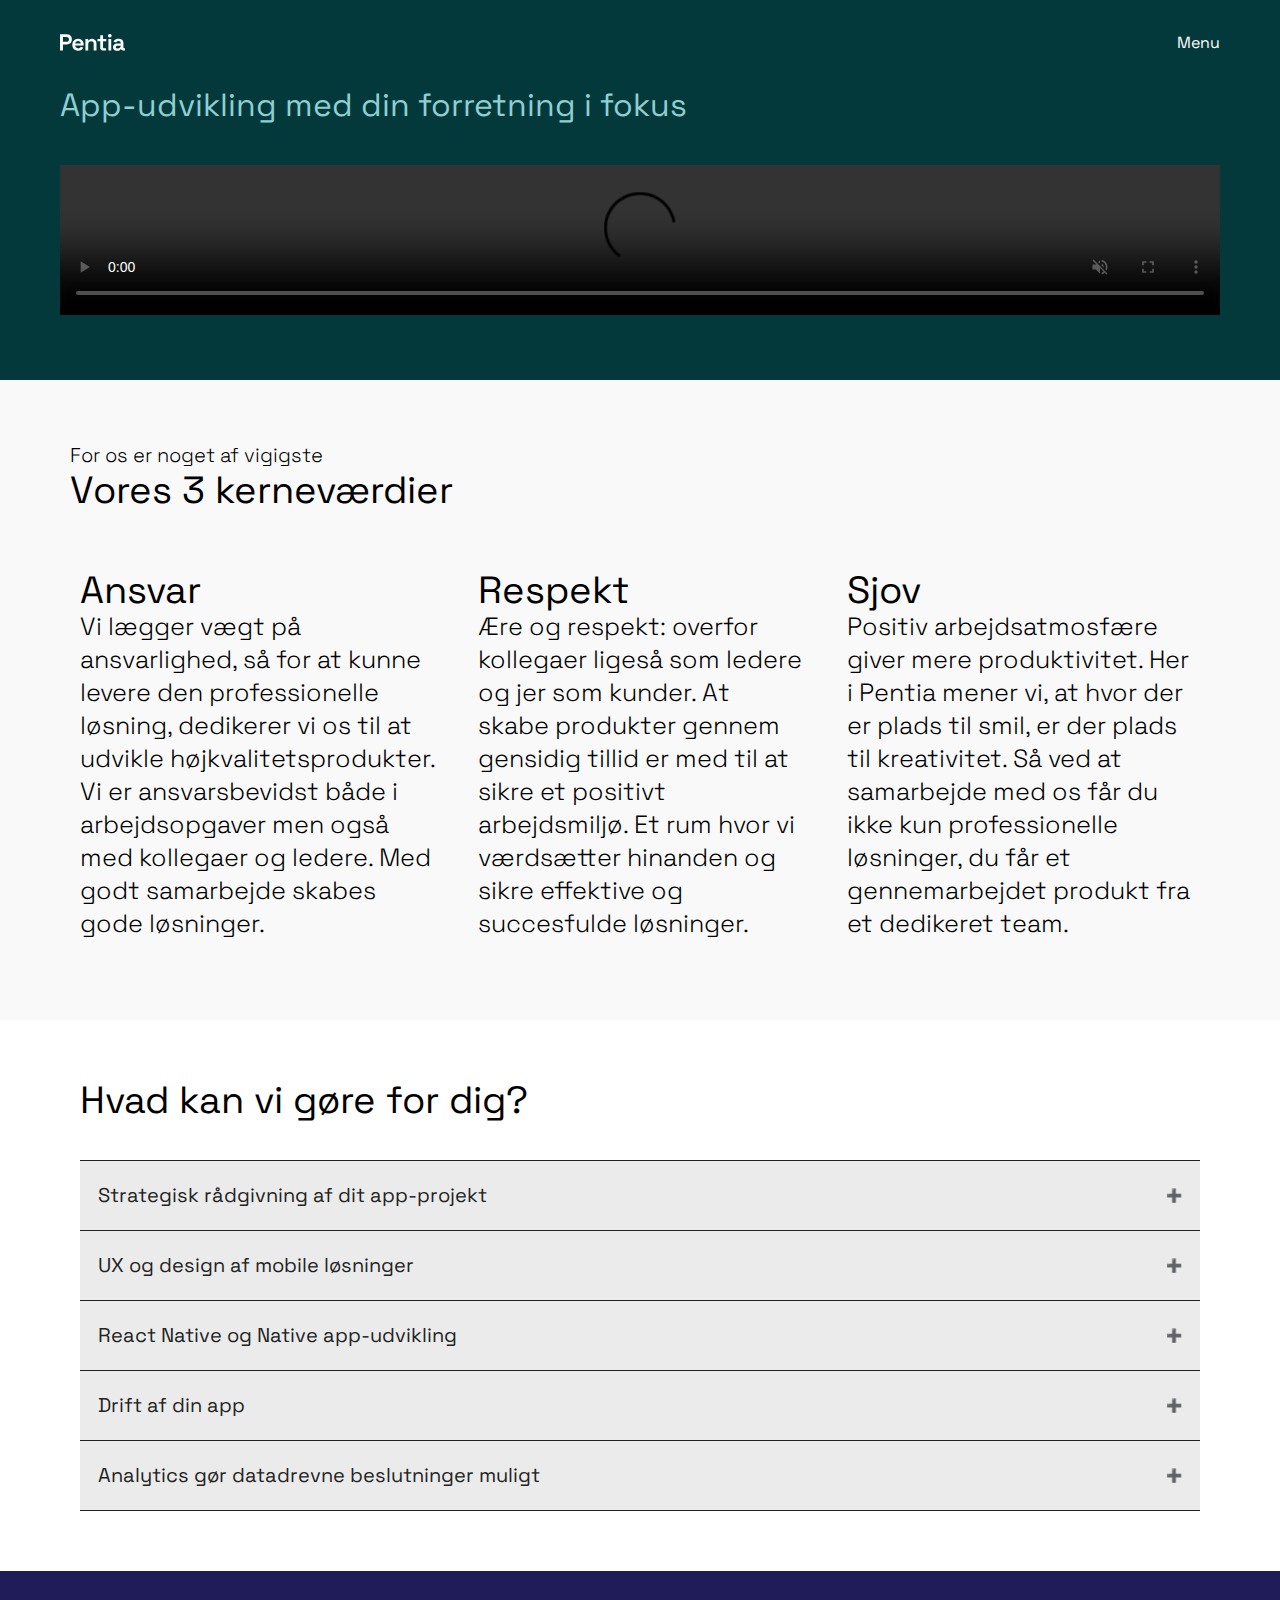
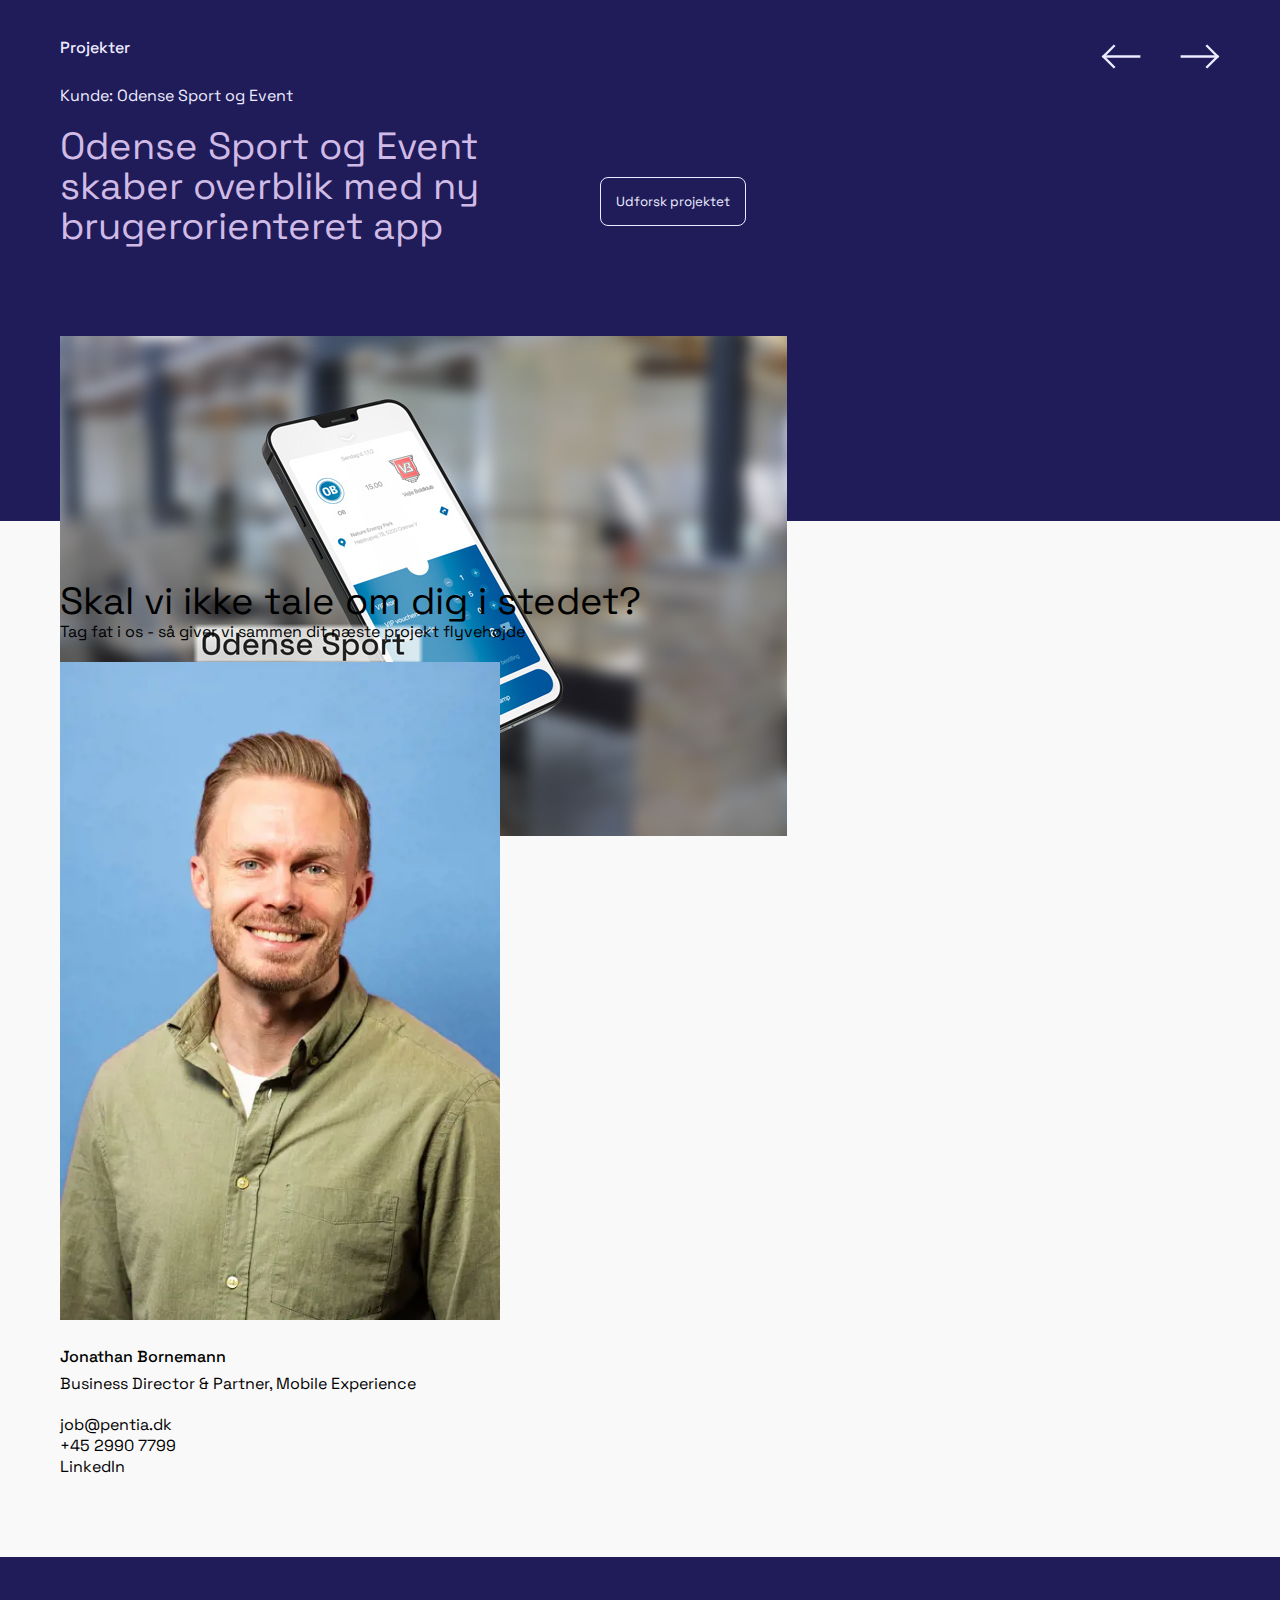
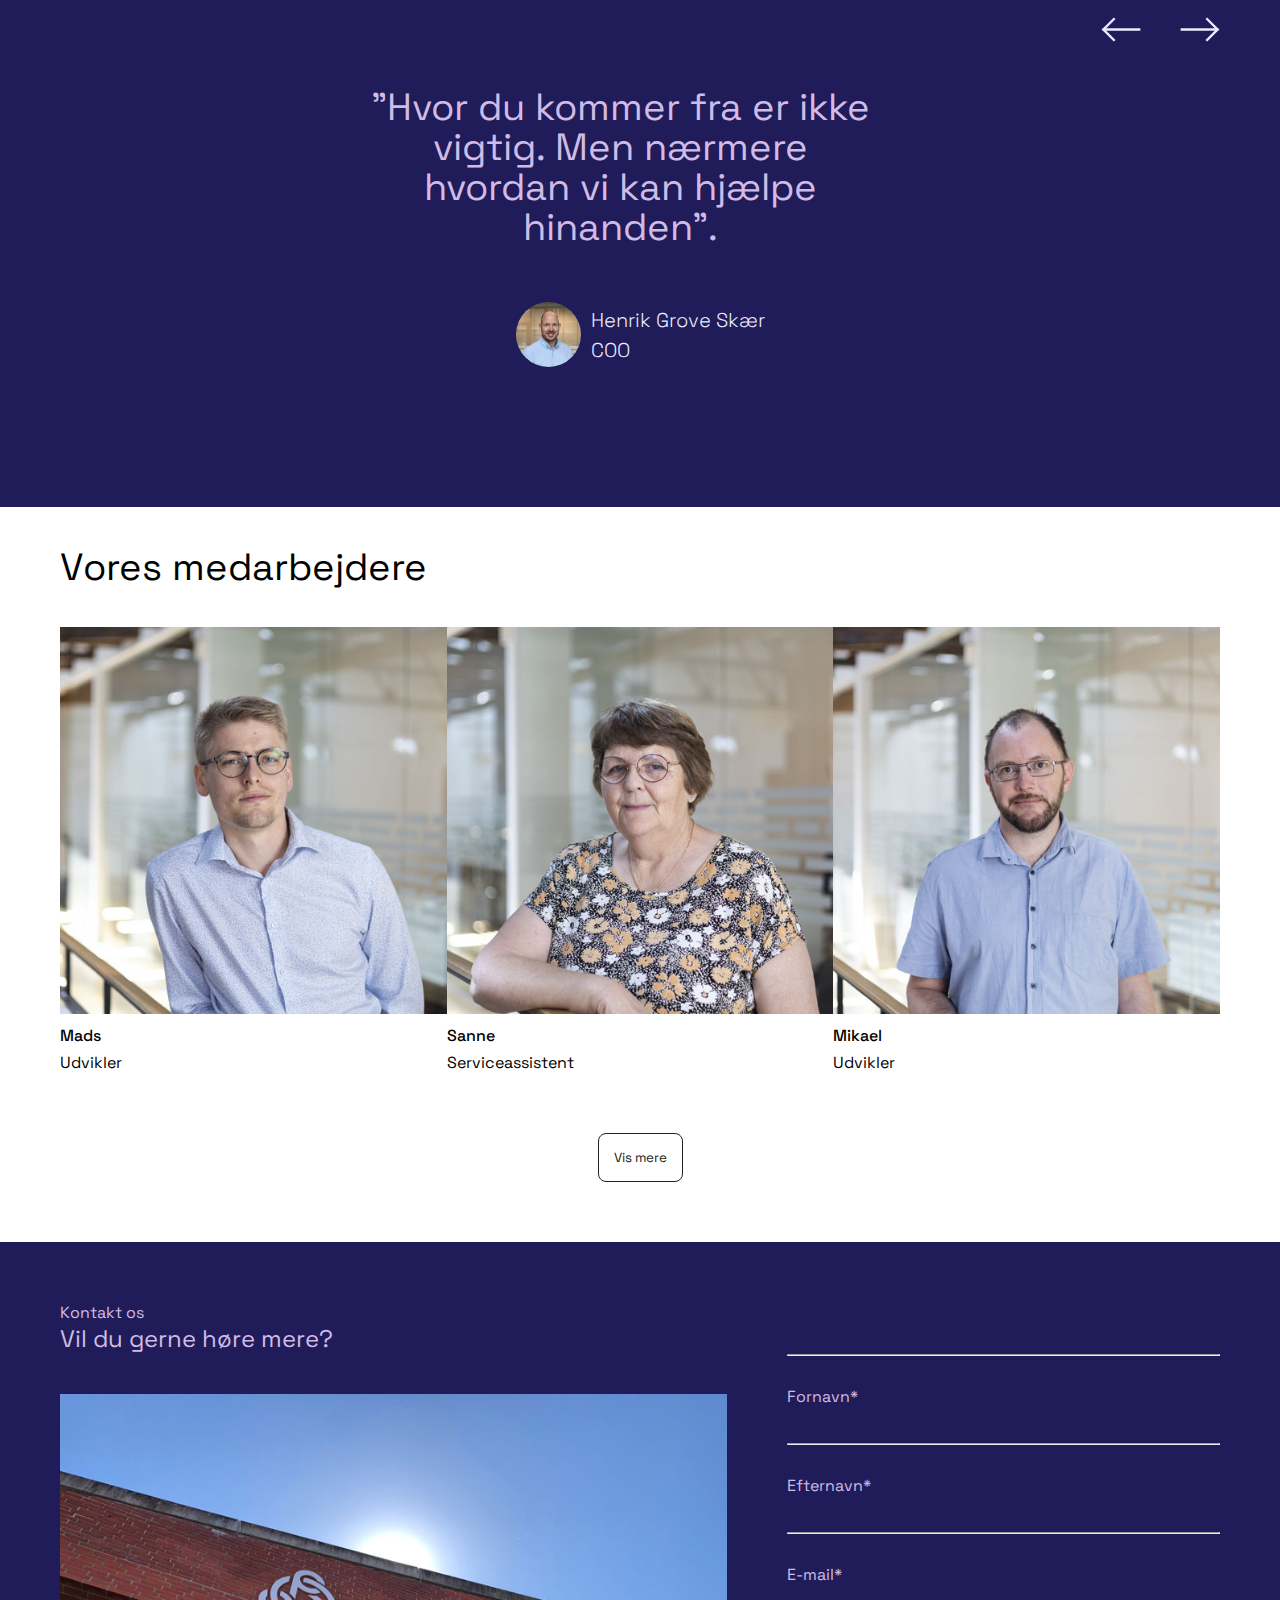
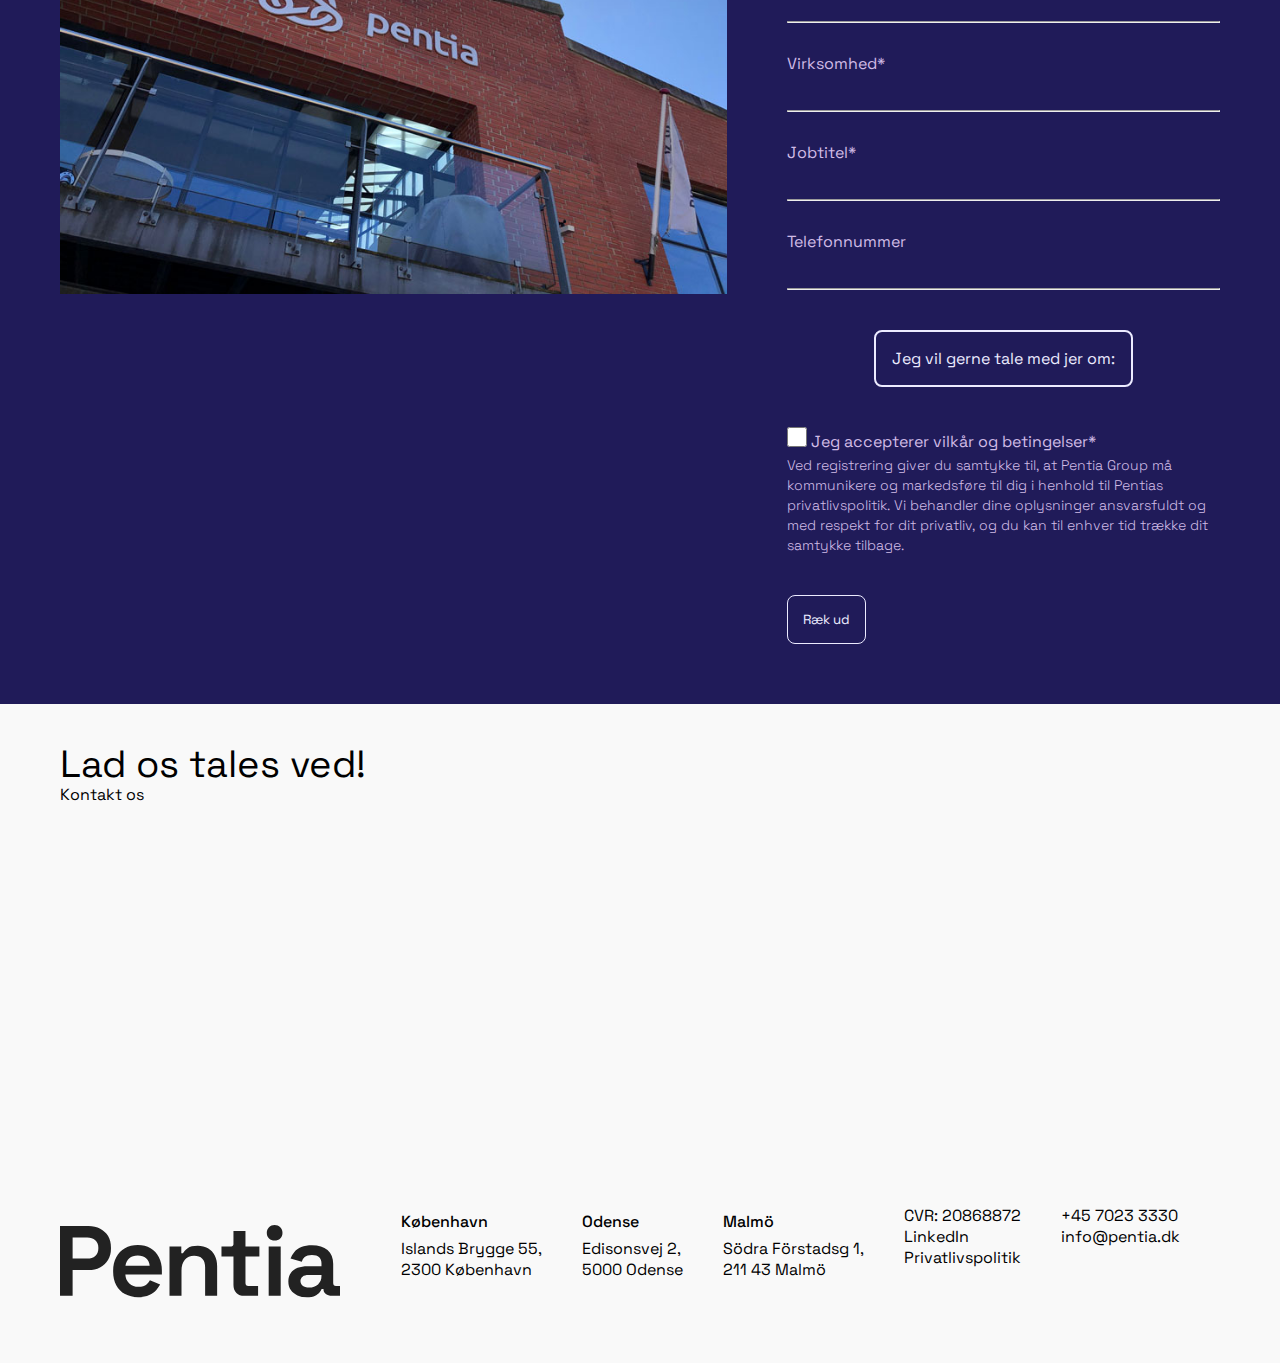
==== commit 5be6dd43: "t" ====
--- a/index.html
+++ b/index.html
@@ -17,11 +17,13 @@
     <link rel="stylesheet" href="css/projekter.css">
     <link rel="stylesheet" href="css/stylesheet.css">
     <link rel="stylesheet" href="css/tale-om-dig.css">
-    <link rel="stylesheet" href="css/quotes.css"
+    <link rel="stylesheet" href="css/quotes.css">
 
     <script src="javascript/accordian.js" defer></script>
     <script src="javascript/kontaktformular.js" defer></script>
     <script src="javascript/projekter.js" defer></script>
+    <script src="javascript/quotes.js" defer></script>
+
 </head>
 <body>
     <main>
@@ -156,28 +158,6 @@
             </ul>
         </section>
 
-        <section class="medarbejder-container">
-            <h2 class="m-overskrift">Vores medarbejdere</h2>
-            <div class="wrap-container">
-                <div class="medarbejder">
-                    <img src="images/mads.jpg" alt="Billede af Mads">
-                    <p class="m-lilleoverskrift">Mads</p><p>Udvikler</p>
-                </div>
-                <div class="medarbejder">
-                    <img src="images/sanne.jpg" alt="Billede af Sanne">
-                    <p class="m-lilleoverskrift">Sanne</p>
-                    <p>Serviceassistent</p>
-                </div>
-                <div class="medarbejder">
-                    <img src="images/storm.jpg" alt="Billede af Mikael">
-                    <p class="m-lilleoverskrift">Mikael</p>
-                    <p>Udvikler</p>
-                </div>
-            </div>
-            <div class="medarbejder-knap">
-                <button class="cta-sort">Vis mere</button>
-            </div>
-        </section>
         <section class="citater">
             <div class="citat">
                 <div class="slide1">
@@ -227,6 +207,29 @@
                         </div>
                     </div>
                 </div>
+            </div>
+        </section>
+
+        <section class="medarbejder-container">
+            <h2 class="m-overskrift">Vores medarbejdere</h2>
+            <div class="wrap-container">
+                <div class="medarbejder">
+                    <img src="images/mads.jpg" alt="Billede af Mads">
+                    <p class="m-lilleoverskrift">Mads</p><p>Udvikler</p>
+                </div>
+                <div class="medarbejder">
+                    <img src="images/sanne.jpg" alt="Billede af Sanne">
+                    <p class="m-lilleoverskrift">Sanne</p>
+                    <p>Serviceassistent</p>
+                </div>
+                <div class="medarbejder">
+                    <img src="images/storm.jpg" alt="Billede af Mikael">
+                    <p class="m-lilleoverskrift">Mikael</p>
+                    <p>Udvikler</p>
+                </div>
+            </div>
+            <div class="medarbejder-knap">
+                <button class="cta-sort">Vis mere</button>
             </div>
         </section>
 
--- a/css/quotes.css
+++ b/css/quotes.css
@@ -3,6 +3,7 @@
     margin: 0;
     padding: 0;
   }
+
 .citater {
     position: relative;
     width: 100%;
@@ -11,11 +12,15 @@
 .slide1{
     padding: 20px;
     color: var(--lyseviolet);
+    background-color: var(--kejerviolet);
+    height: 400px;
 }
 
 .slide2{
     padding: 20px;
     color: var(--lysegroen);
+    background-color: var(--kongegroen);
+    height: 400px;
 }
 
 .citat {
@@ -67,8 +72,6 @@
     margin-bottom: 5px; /* Juster denne værdi for at ændre afstanden mellem p-elementerne */
 }
 
-
-
 .profil img{
     height: 65px;
     width: 65px;
@@ -81,28 +84,18 @@
     border-radius: 50%;
 }
 
-
-
-.slide1 {
-    background-color: var(--kejerviolet);
-  
-}
-
-.slide2 {
-    background-color: var(--kongegroen);
-    
-}
-
 @media (min-width: 768px) {
 
     .slide1{
         padding: 60px;
         color: var(--lyseviolet);
+        height: 550px;
     }
     
     .slide2{
         padding: 60px;
         color: var(--lysegroen);
+        height: 550px;
     }
 
     .pro-tekst-knap h2{
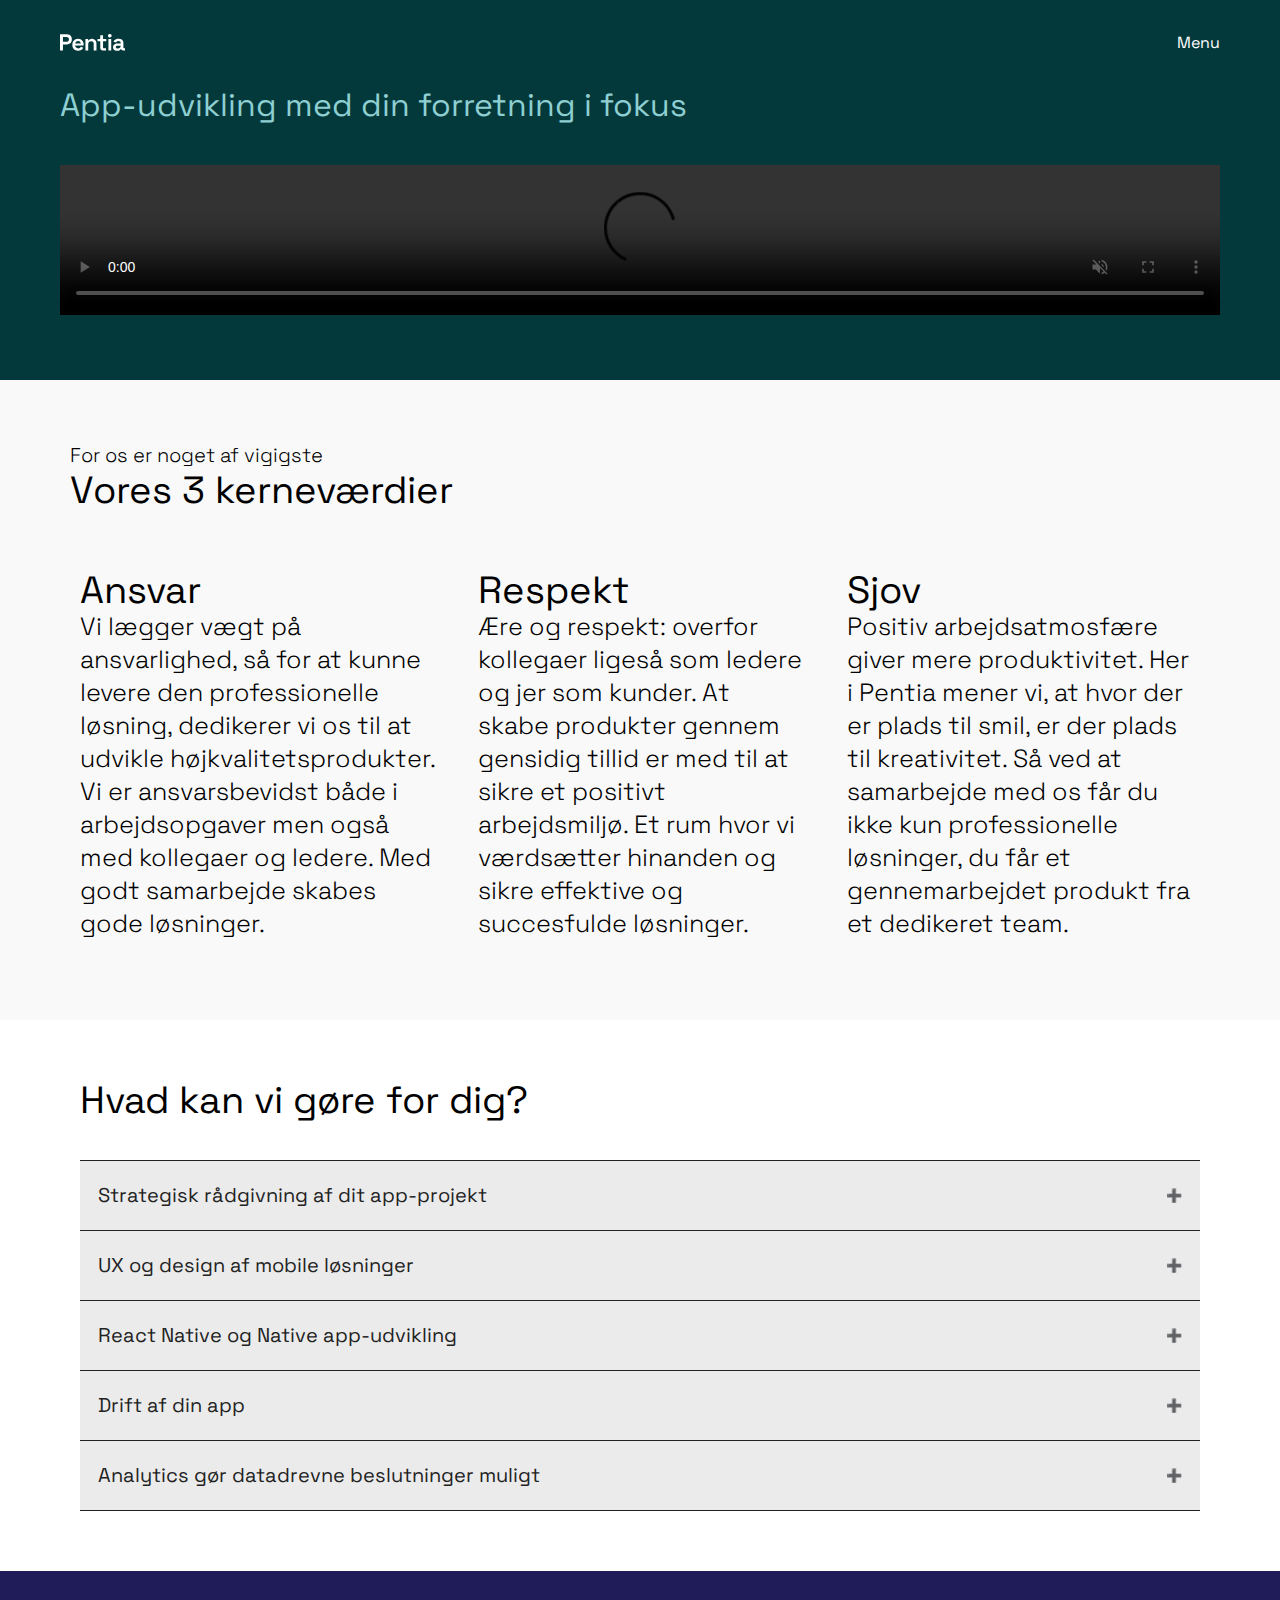
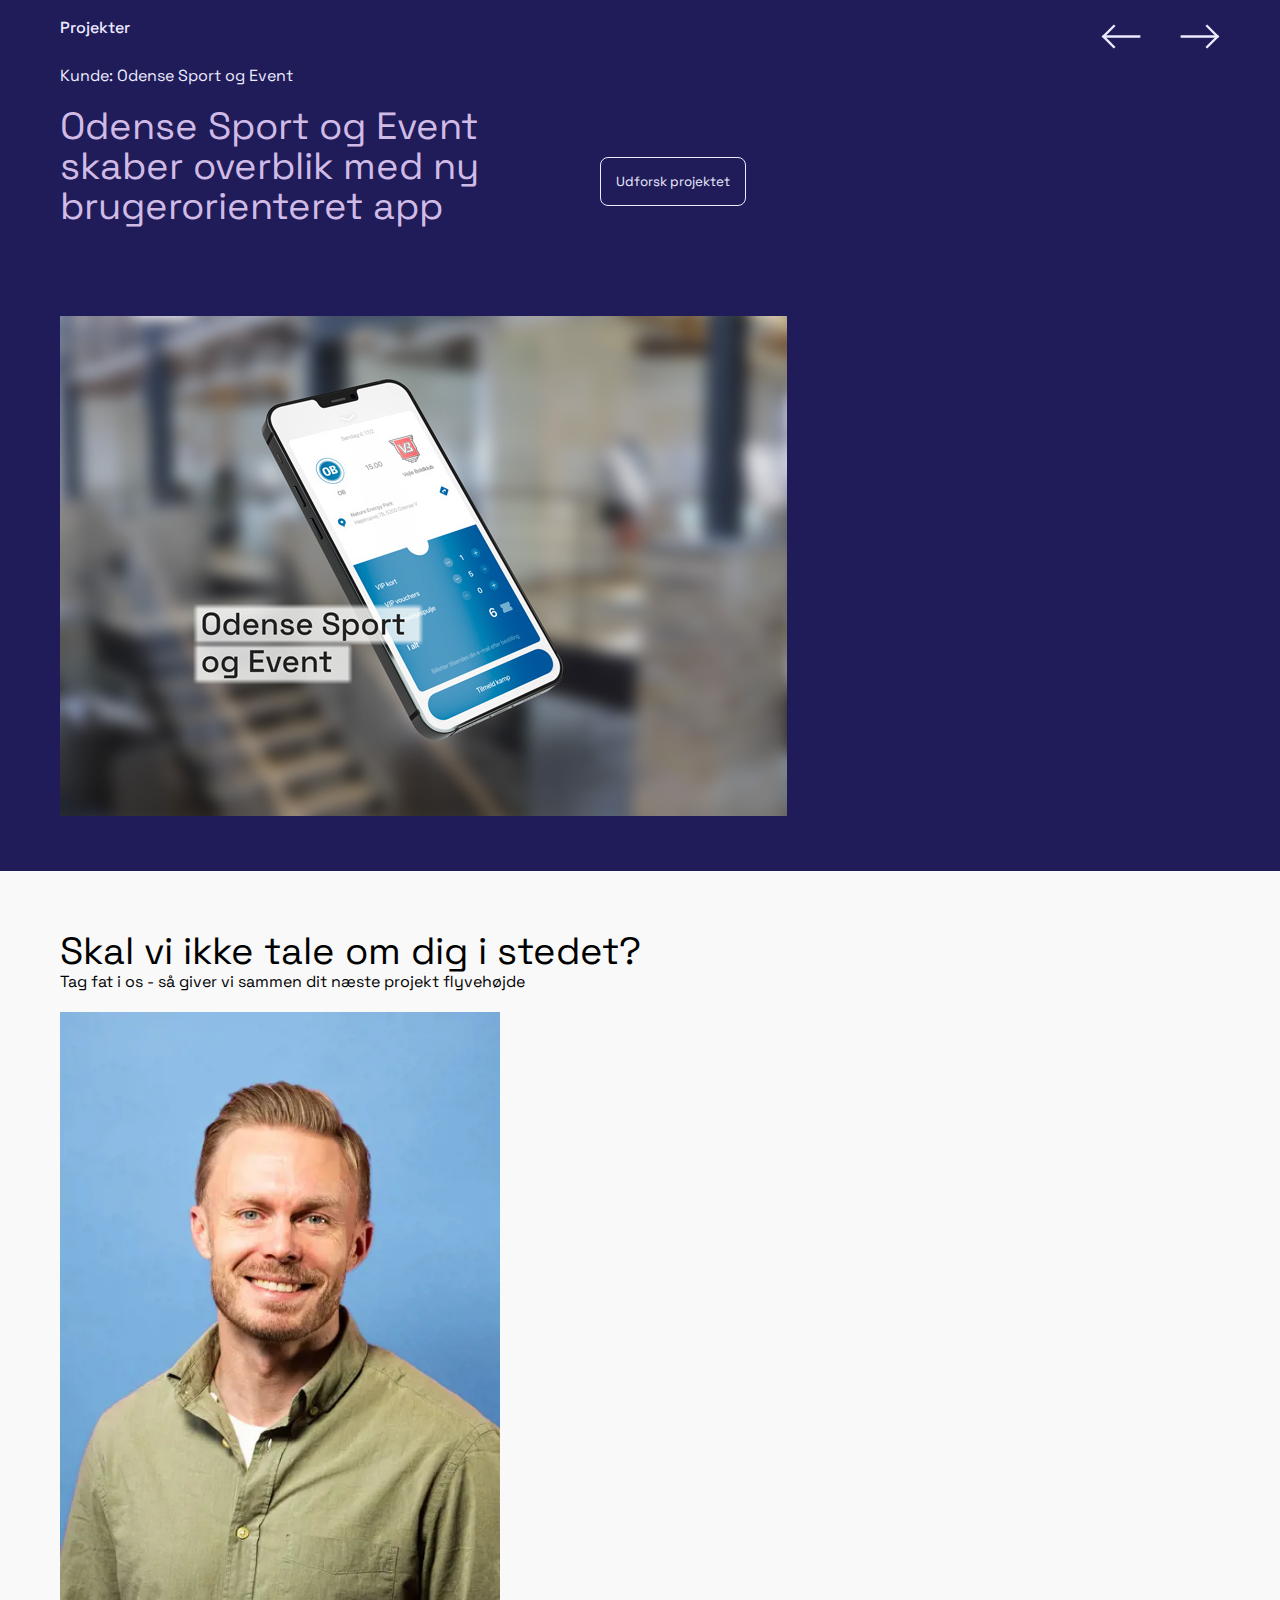
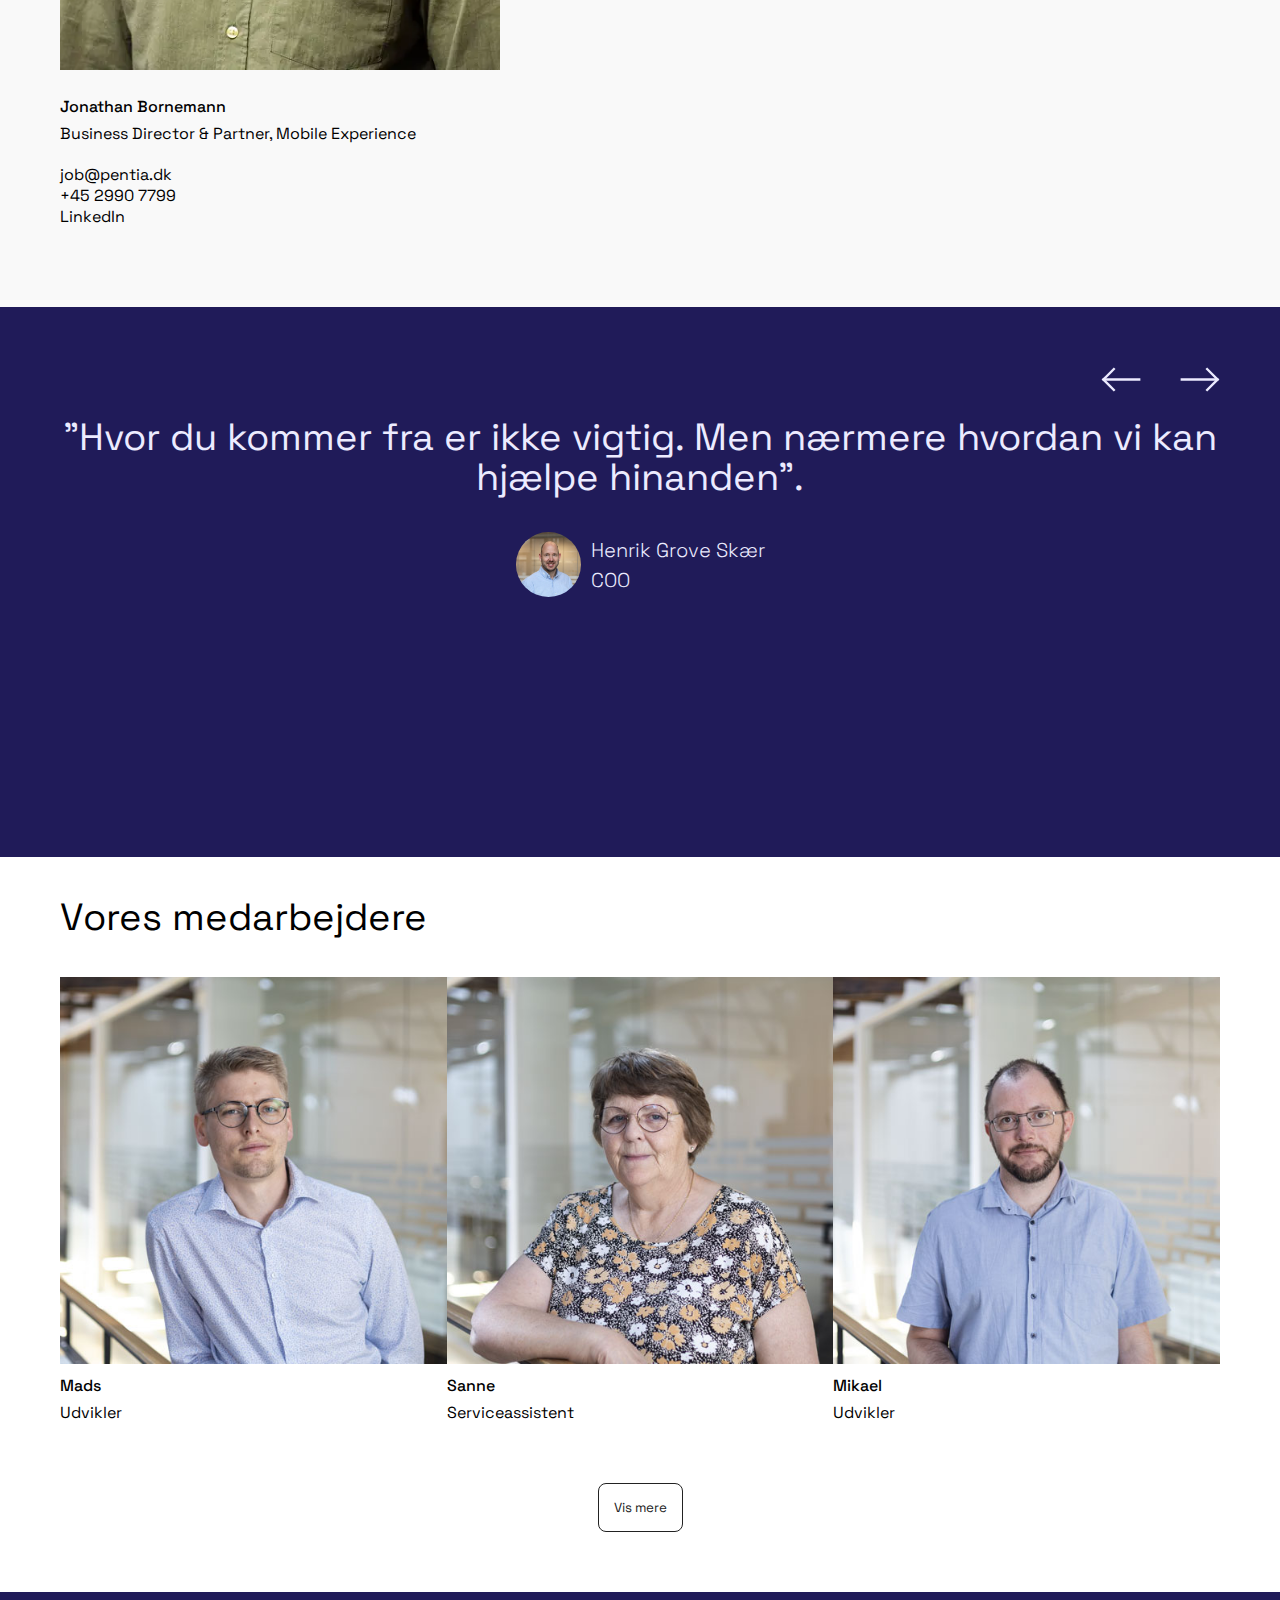
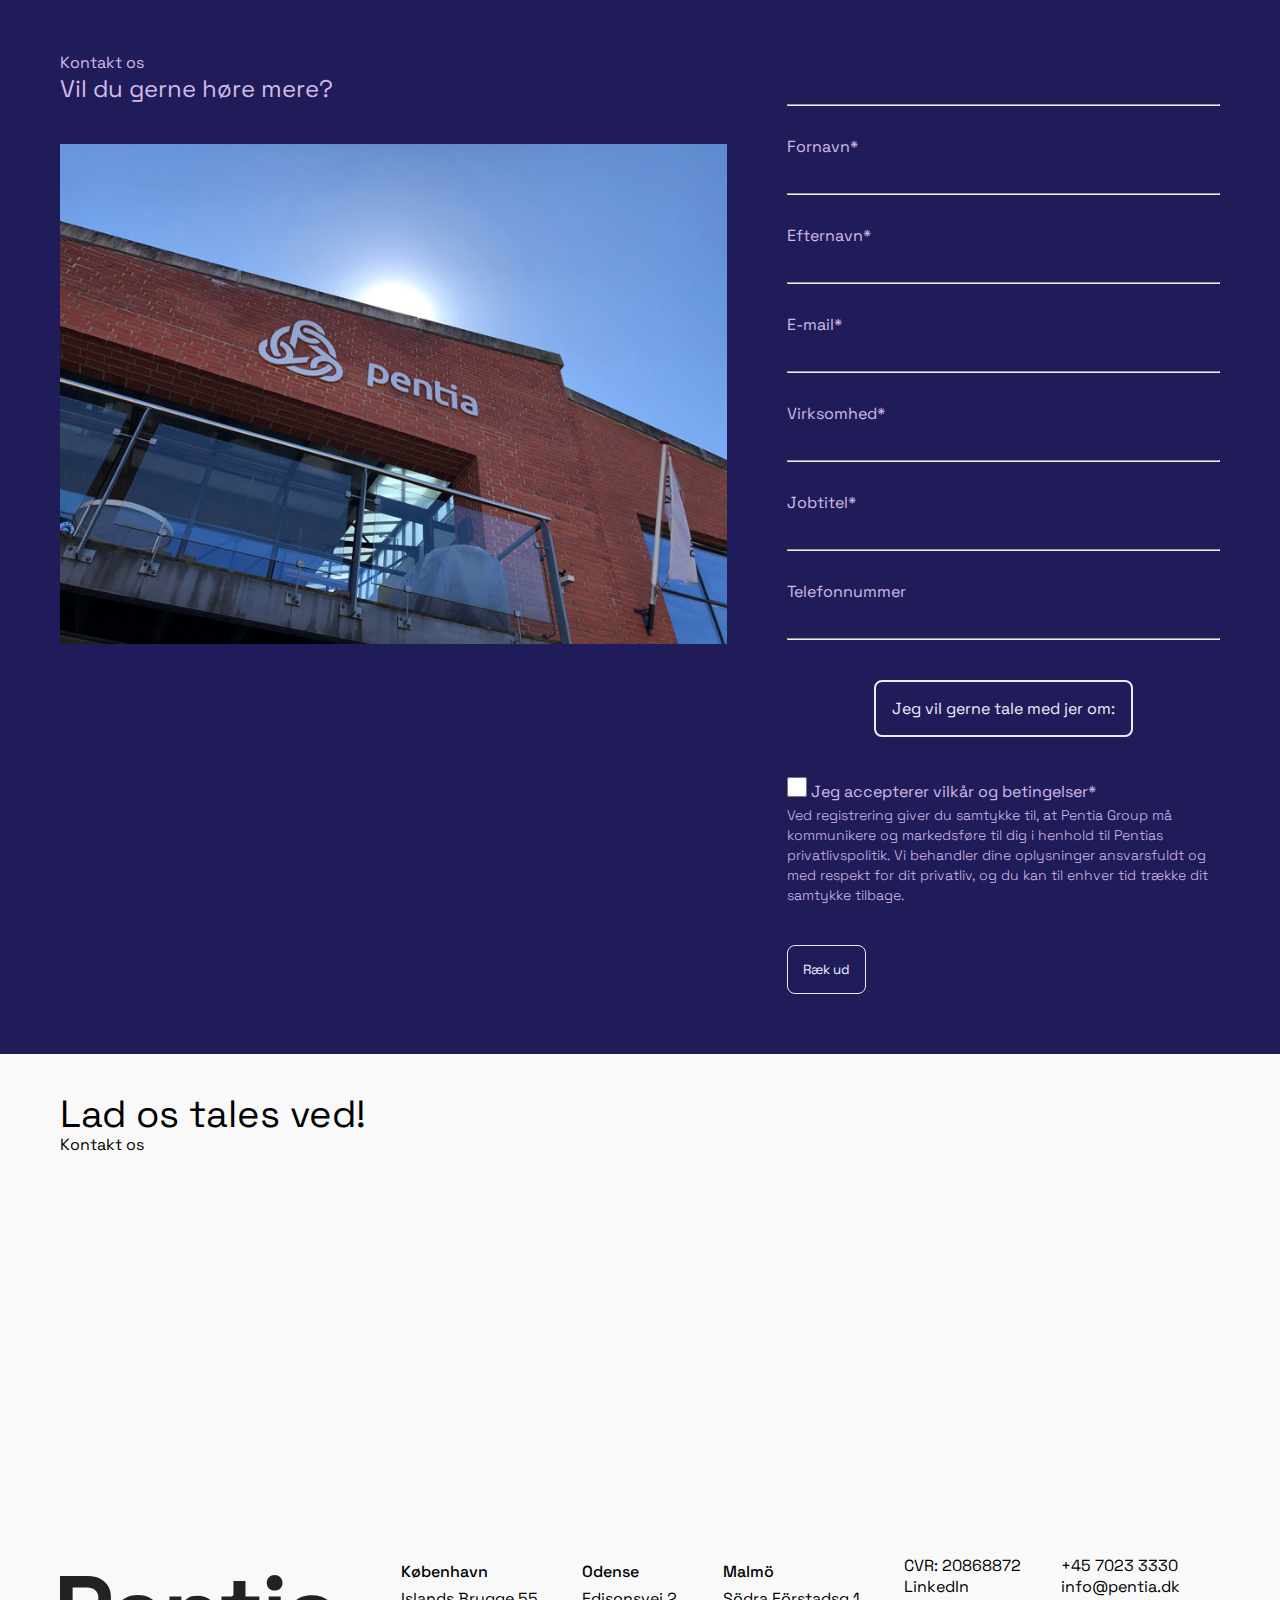
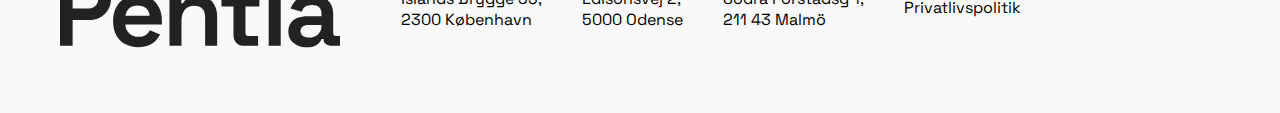
==== commit f4f8474c: "t" ====
--- a/index.html
+++ b/index.html
@@ -160,7 +160,7 @@
 
         <section class="citater">
             <div class="citat">
-                <div class="slide1">
+                <div class="quote1">
                     <div class="pro-pile-overskrift-1">
                         <div class="pile-flow">
                             <button class="pile-1">
@@ -185,7 +185,7 @@
             </div>
     
             <div class="citat">
-                <div class="slide2">
+                <div class="quote2">
                     <div class="pro-pile-overskrift-1">
                         <div class="pile-flow">
                             <button class="pile-1">
--- a/css/quotes.css
+++ b/css/quotes.css
@@ -9,14 +9,14 @@
     width: 100%;
 }
 
-.slide1{
+.quote1 {
     padding: 20px;
     color: var(--lyseviolet);
     background-color: var(--kejerviolet);
     height: 400px;
 }
 
-.slide2{
+.quote2 {
     padding: 20px;
     color: var(--lysegroen);
     background-color: var(--kongegroen);
@@ -86,13 +86,13 @@
 
 @media (min-width: 768px) {
 
-    .slide1{
+    .quote1{
         padding: 60px;
         color: var(--lyseviolet);
         height: 550px;
     }
     
-    .slide2{
+    .quote2{
         padding: 60px;
         color: var(--lysegroen);
         height: 550px;
